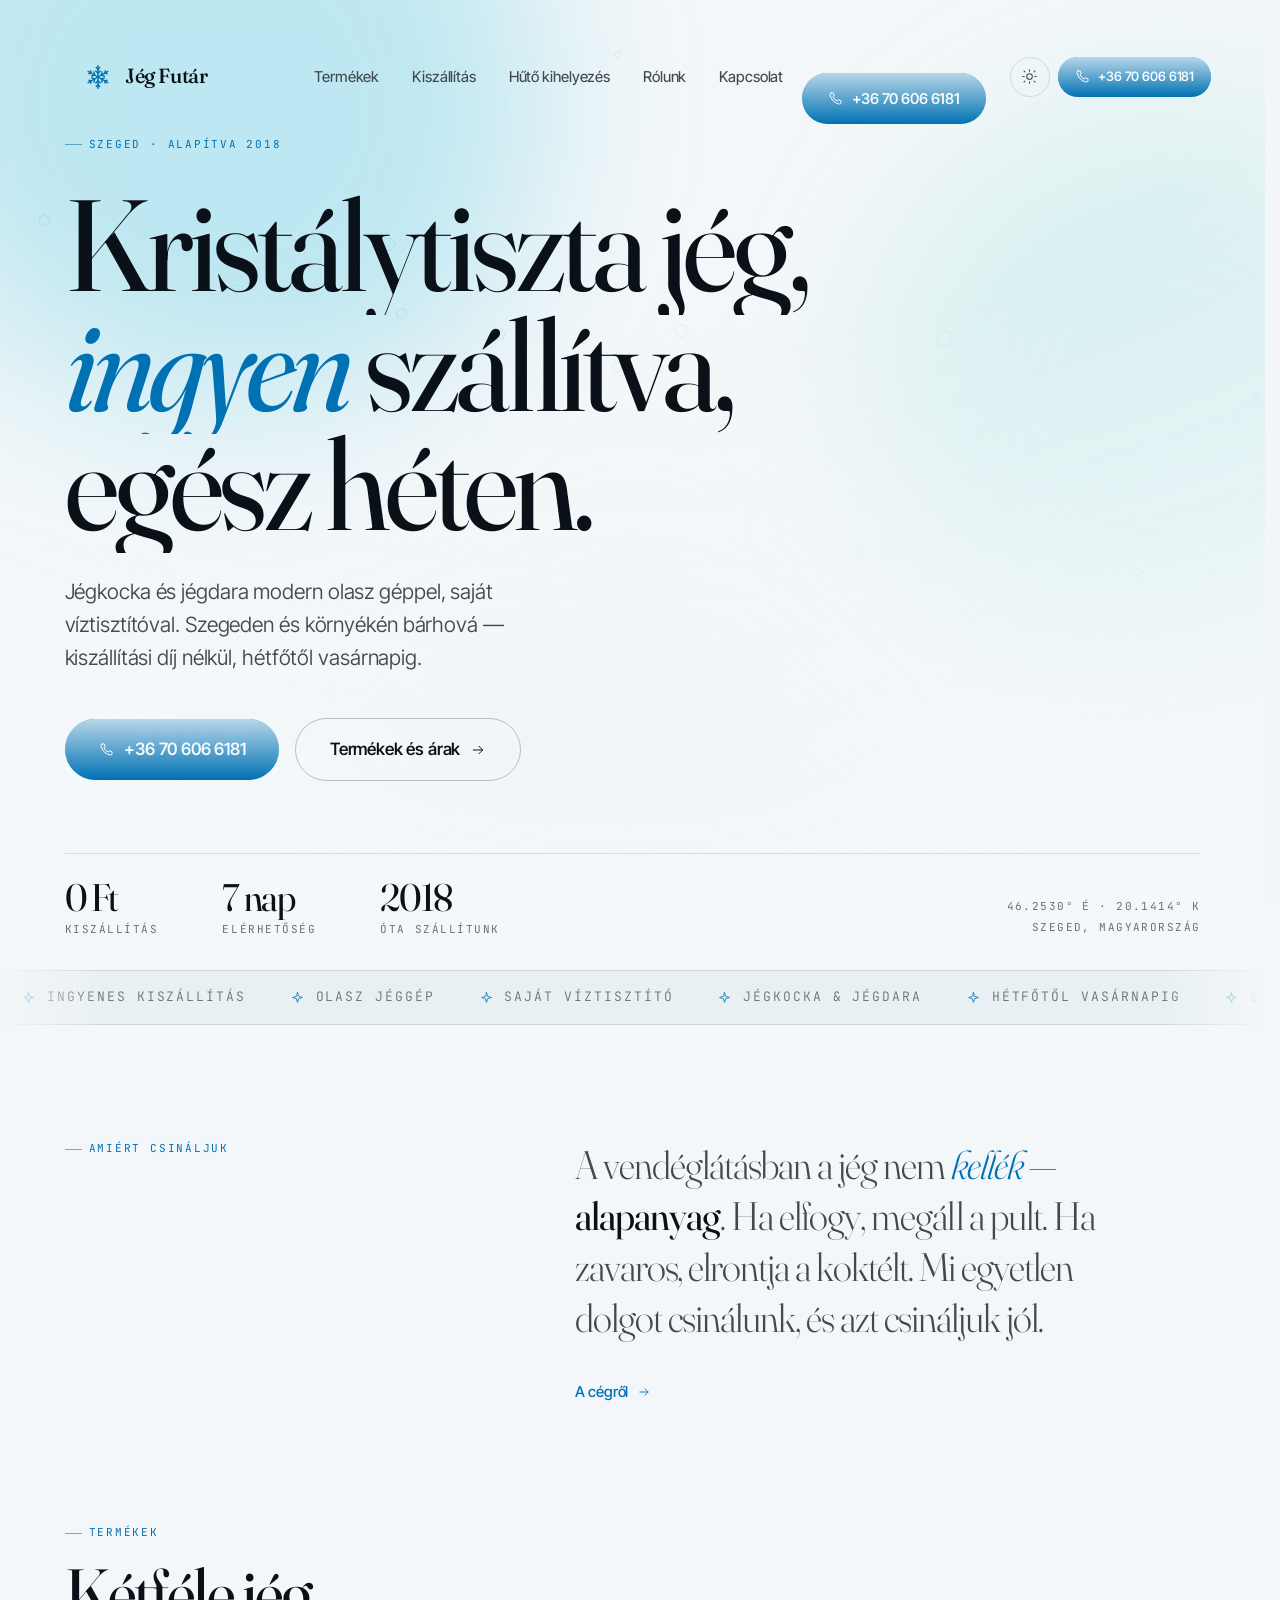
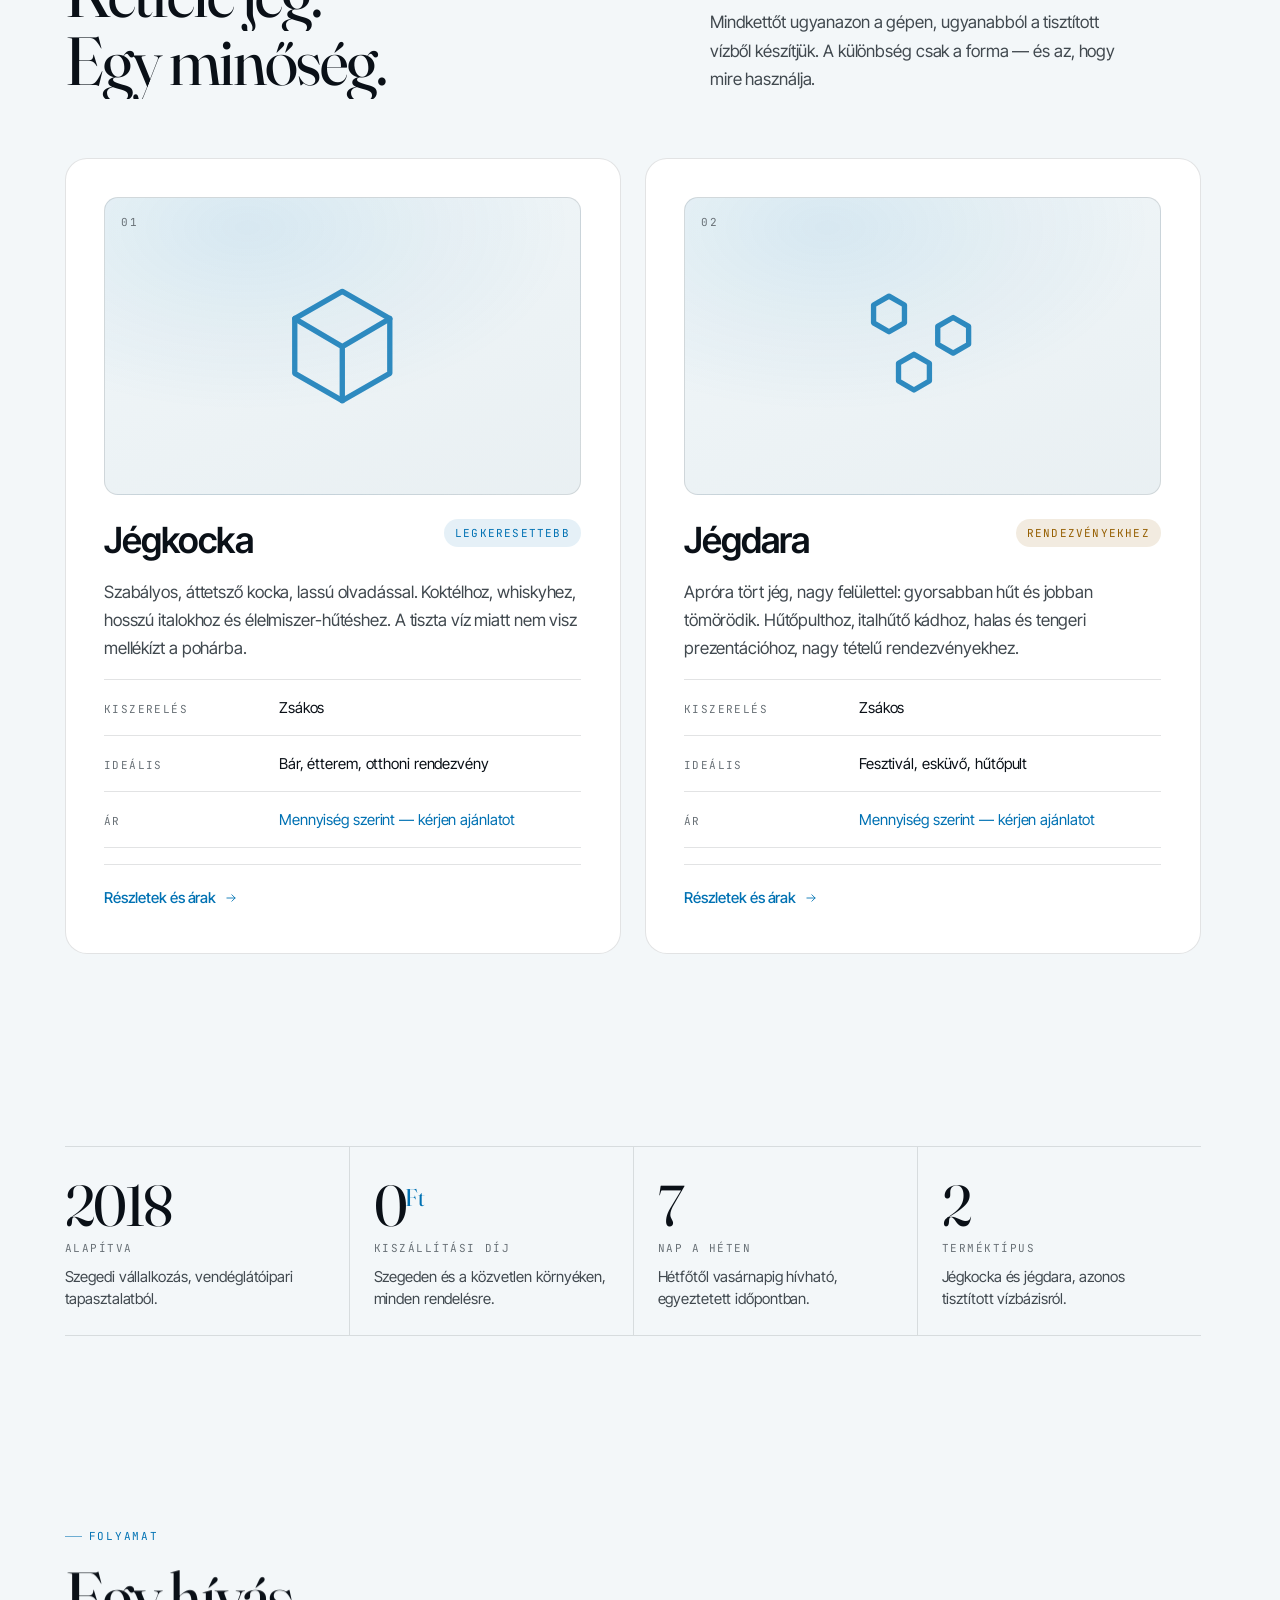
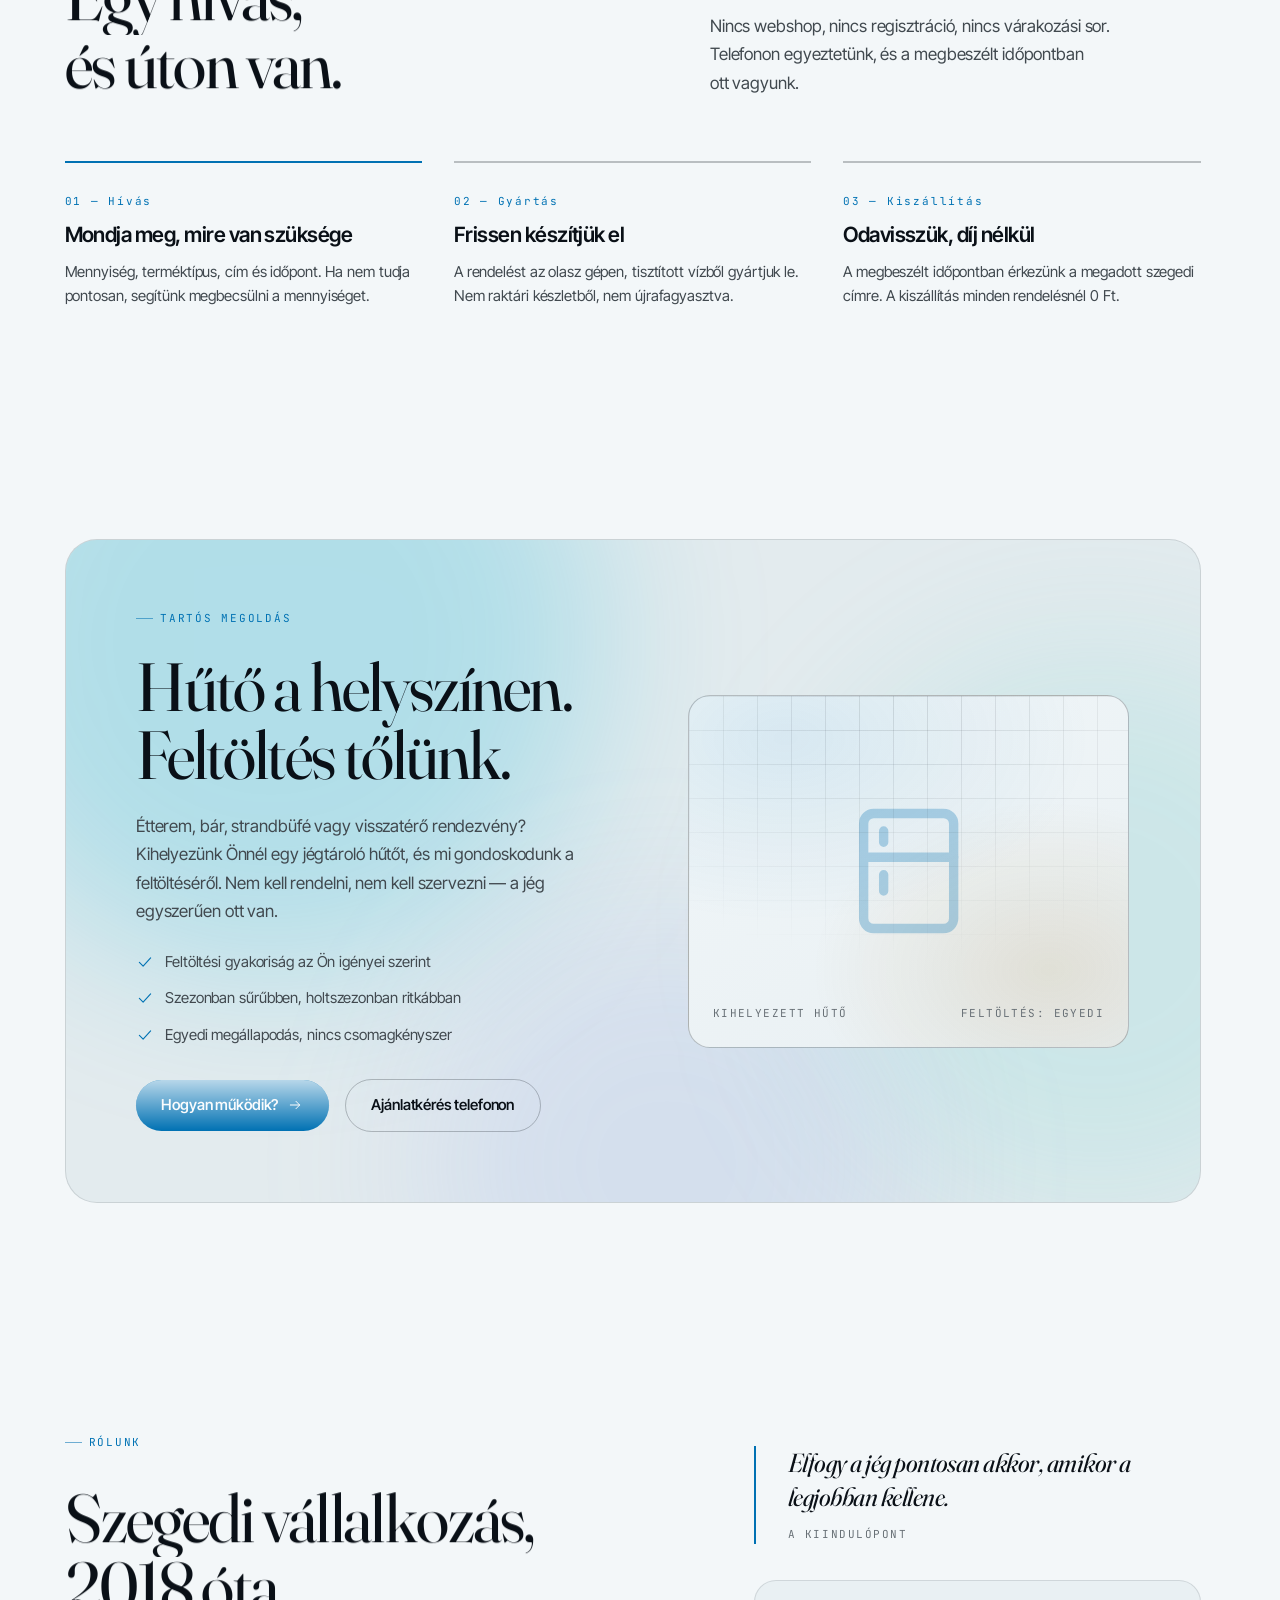
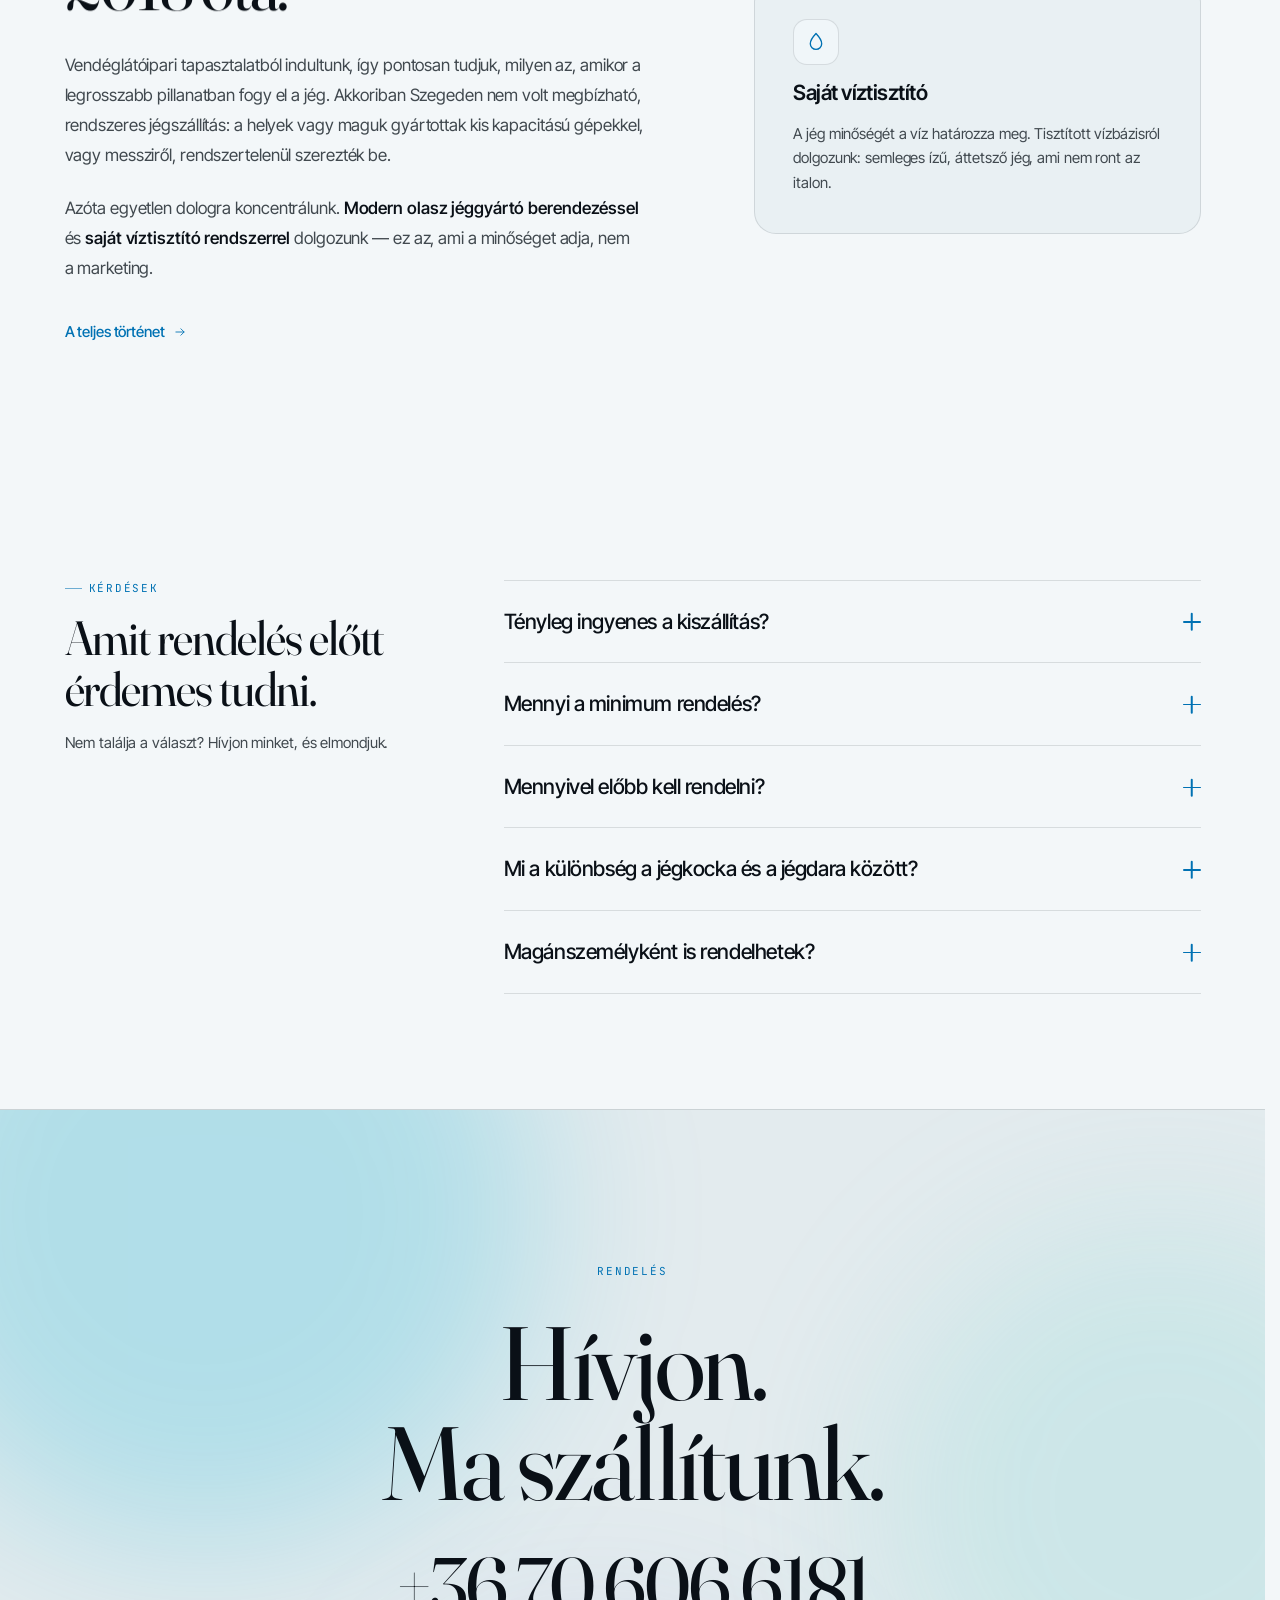
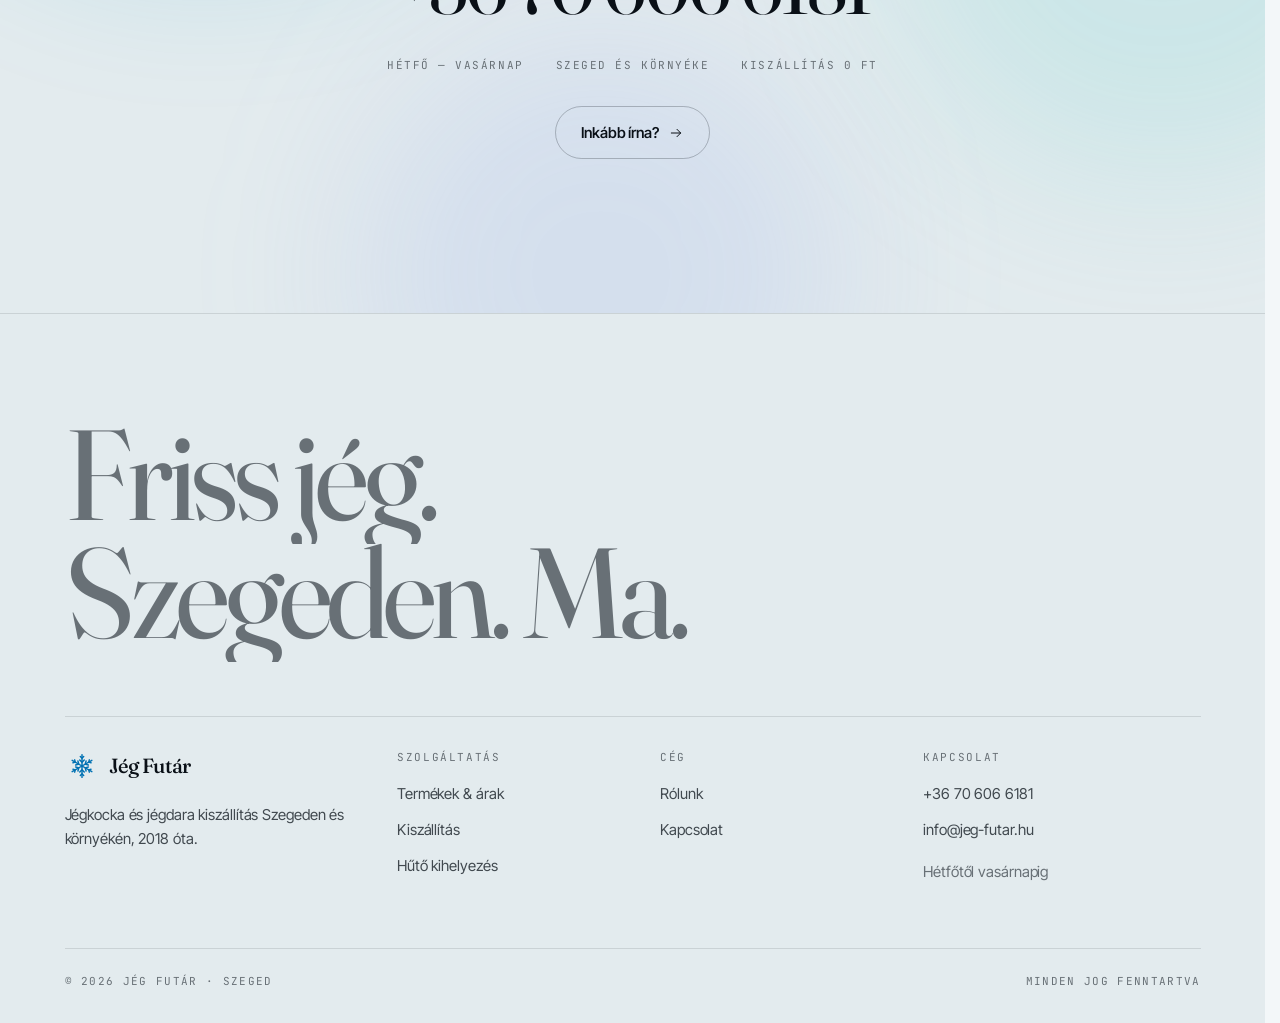
==== redesign/index.html @ b8b3d0a0 "Teljes redesign: Glacier Editorial, külön redesign/ mappában Az eredeti oldal érintetlen marad. A re" ====
<!DOCTYPE html>
<html lang="hu" data-theme="dark">
<head>
<meta charset="UTF-8">
<meta name="viewport" content="width=device-width, initial-scale=1">
<title>Jég Futár — Prémium jégkocka és jégdara kiszállítás Szegeden</title>
<meta name="description" content="Kristálytiszta jégkocka és jégdara, modern olasz géppel és saját víztisztítóval. Ingyenes kiszállítás Szegeden és környékén, hétfőtől vasárnapig. 2018 óta.">
<meta name="theme-color" content="#0b0f16">
<link rel="canonical" href="https://jeg-futar.hu/">

<meta property="og:type" content="website">
<meta property="og:locale" content="hu_HU">
<meta property="og:title" content="Jég Futár — Prémium jég, ingyenes kiszállítással">
<meta property="og:description" content="Jégkocka és jégdara Szegeden, kiszállítási díj nélkül. Hétfőtől vasárnapig.">

<link rel="preconnect" href="https://fonts.googleapis.com">
<link rel="preconnect" href="https://fonts.gstatic.com" crossorigin>
<link href="https://fonts.googleapis.com/css2?family=Fraunces:ital,opsz,wght@0,9..144,300..700;1,9..144,300..500&family=Inter+Tight:wght@300..700&family=JetBrains+Mono:wght@300..500&display=swap" rel="stylesheet">

<link rel="stylesheet" href="assets/css/tokens.css">
<link rel="stylesheet" href="assets/css/main.css">

<script>
  (function () {
    document.documentElement.classList.add('js');
    try {
      var t = localStorage.getItem('jf-theme');
      if (t) { document.documentElement.dataset.theme = t; }
      else { document.documentElement.removeAttribute('data-theme'); }
    } catch (e) {}
  })();
</script>

<script type="application/ld+json">
{
  "@context": "https://schema.org",
  "@type": "LocalBusiness",
  "name": "Jég Futár",
  "description": "Jégkocka és jégdara kiszállítás Szegeden és környékén.",
  "telephone": "+36706066181",
  "email": "info@jeg-futar.hu",
  "foundingDate": "2018",
  "address": { "@type": "PostalAddress", "addressLocality": "Szeged", "addressCountry": "HU" },
  "areaServed": "Szeged és környéke",
  "openingHours": "Mo-Su"
}
</script>

<style>
  /* — Hero — */
  .hero {
    position: relative;
    min-height: 100svh;
    display: flex;
    flex-direction: column;
    justify-content: flex-end;
    padding-top: clamp(7rem, 14vh, 10rem);
    padding-bottom: var(--s-6);
    overflow: hidden;
    isolation: isolate;
  }

  .hero__canvas {
    position: absolute;
    inset: 0;
    z-index: 0;
    pointer-events: none;
  }

  .hero__vignette {
    position: absolute;
    inset: 0;
    z-index: 0;
    pointer-events: none;
    background: radial-gradient(130% 90% at 50% 0%, transparent 38%, var(--bg) 100%);
  }

  .hero__inner { position: relative; z-index: 1; width: 100%; }

  .hero__title { margin-block: var(--s-6) var(--s-6); max-width: 15ch; }

  .hero__actions { margin-top: var(--s-7); }

  .hero__foot {
    display: flex;
    align-items: flex-end;
    justify-content: space-between;
    gap: var(--s-6);
    flex-wrap: wrap;
    margin-top: clamp(3rem, 8vh, 6rem);
    padding-top: var(--s-5);
    border-top: 1px solid var(--line);
  }

  .hero__facts {
    display: flex;
    gap: clamp(1.75rem, 5vw, 4rem);
    flex-wrap: wrap;
  }

  .hero__fact { display: grid; gap: var(--s-1); }

  .hero__fact-value {
    font-family: var(--font-display);
    font-variation-settings: "opsz" 144;
    font-size: clamp(1.6rem, 3vw, 2.4rem);
    font-weight: 400;
    letter-spacing: -0.035em;
    line-height: 1;
    font-feature-settings: "tnum" 1;
  }

  .hero__fact-label {
    font-family: var(--font-mono);
    font-size: var(--t-mono);
    letter-spacing: 0.14em;
    text-transform: uppercase;
    color: var(--text-3);
  }

  .hero__coords {
    font-family: var(--font-mono);
    font-size: var(--t-mono);
    letter-spacing: 0.13em;
    text-transform: uppercase;
    color: var(--text-3);
    text-align: right;
    line-height: 1.9;
  }

  @media (max-width: 680px) {
    .hero__coords { text-align: left; }
  }

  /* — Manifesto — */
  .manifesto__text {
    font-family: var(--font-display);
    font-variation-settings: "opsz" 120, "WONK" 1;
    font-size: clamp(1.5rem, 3.1vw, 2.6rem);
    font-weight: 300;
    line-height: 1.28;
    letter-spacing: -0.025em;
    color: var(--text-2);
    max-width: 24ch;
    text-wrap: pretty;
  }

  .manifesto__text b { font-weight: 400; color: var(--text); }
  .manifesto__text i { font-style: italic; color: var(--accent); }

  /* — Product card specifics — */
  .product__figure {
    position: relative;
    aspect-ratio: 16 / 10;
    border-radius: var(--r-md);
    overflow: hidden;
    border: 1px solid var(--line);
    background:
      radial-gradient(110% 100% at 30% 10%, var(--accent-wash), transparent 62%),
      linear-gradient(160deg, var(--bg-raised-2), var(--bg-inset));
    display: grid;
    place-items: center;
    color: var(--accent);
    margin-bottom: var(--s-2);
  }

  .product__figure svg { width: 30%; height: auto; stroke-width: 0.9; opacity: 0.8; }

  .product__index {
    position: absolute;
    top: var(--s-4);
    left: var(--s-4);
    font-family: var(--font-mono);
    font-size: var(--t-mono);
    letter-spacing: 0.15em;
    color: var(--text-3);
  }

  /* — Process rail — */
  .rail {
    position: relative;
    display: grid;
    grid-template-columns: repeat(auto-fit, minmax(min(100%, 17rem), 1fr));
    gap: var(--s-6);
  }

  .rail__item { display: grid; gap: var(--s-3); align-content: start; position: relative; padding-top: var(--s-6); }

  .rail__item::before {
    content: "";
    position: absolute;
    top: 0; left: 0; right: 0;
    height: 2px;
    background: var(--line-strong);
  }

  .rail__item--active::before { background: var(--accent); }

  .rail__num {
    font-family: var(--font-mono);
    font-size: var(--t-mono);
    letter-spacing: 0.16em;
    color: var(--accent);
  }

  /* — FAQ layout — */
  .faq { display: grid; grid-template-columns: minmax(0, 0.7fr) minmax(0, 1.3fr); gap: clamp(2rem, 5vw, 5rem); align-items: start; }
  @media (max-width: 880px) { .faq { grid-template-columns: 1fr; } }
</style>
</head>

<body>

<!-- ═══ Icon sprite ═══════════════════════════════════════════ -->
<svg class="sr-only" aria-hidden="true" focusable="false" xmlns="http://www.w3.org/2000/svg">
  <defs>
    <g id="jf-arm" fill="none" stroke="currentColor" stroke-width="1.15" stroke-linecap="round" stroke-linejoin="round">
      <path d="M12 12.4V2.9"/>
      <path d="M10.65 4.45 12 5.8l1.35-1.35"/>
      <path d="M10.2 7.2 12 9l1.8-1.8"/>
    </g>
  </defs>

  <symbol id="i-crystal" viewBox="0 0 24 24">
    <use href="#jf-arm"/>
    <use href="#jf-arm" transform="rotate(60 12 12)"/>
    <use href="#jf-arm" transform="rotate(120 12 12)"/>
    <use href="#jf-arm" transform="rotate(180 12 12)"/>
    <use href="#jf-arm" transform="rotate(240 12 12)"/>
    <use href="#jf-arm" transform="rotate(300 12 12)"/>
  </symbol>

  <symbol id="i-arrow" viewBox="0 0 24 24"><path d="M5 12h14M13.5 6.5 19 12l-5.5 5.5"/></symbol>
    <symbol id="i-phone" viewBox="0 0 24 24"><path d="M6.4 3h3l1.5 4-2 1.4a12.2 12.2 0 0 0 6.7 6.7l1.4-2 4 1.5v3a2 2 0 0 1-2.2 2A17.2 17.2 0 0 1 4.4 5.2 2 2 0 0 1 6.4 3Z"/></symbol>
    <symbol id="i-check" viewBox="0 0 24 24"><path d="m4.5 12.5 5 5 10-11"/></symbol>
    <symbol id="i-spark" viewBox="0 0 24 24"><path d="m12 3 2.1 6.9L21 12l-6.9 2.1L12 21l-2.1-6.9L3 12l6.9-2.1z"/></symbol>
    <symbol id="i-sun" viewBox="0 0 24 24"><circle cx="12" cy="12" r="4"/><path d="M12 2.5v2M12 19.5v2M4.2 4.2l1.4 1.4M18.4 18.4l1.4 1.4M2.5 12h2M19.5 12h2M4.2 19.8l1.4-1.4M18.4 5.6l1.4-1.4"/></symbol>
    <symbol id="i-moon" viewBox="0 0 24 24"><path d="M20.2 14.6A8.6 8.6 0 0 1 9.4 3.8a8.6 8.6 0 1 0 10.8 10.8Z"/></symbol>
    <symbol id="i-alert" viewBox="0 0 24 24"><circle cx="12" cy="12" r="9"/><path d="M12 7.5v5M12 16.2v.01"/></symbol>
    <symbol id="i-cube" viewBox="0 0 24 24"><path d="m12 2.8 8 4.6v9.2l-8 4.6-8-4.6V7.4z"/><path d="m12 12.1 8-4.7M12 12.1v9.1M12 12.1 4 7.4"/></symbol>
    <symbol id="i-grain" viewBox="0 0 24 24"><path d="M6.4 3.6 9 5.1v3L6.4 9.6 3.8 8.1v-3zM17.2 7.2l2.6 1.5v3l-2.6 1.5-2.6-1.5v-3zM10.6 13.4l2.6 1.5v3l-2.6 1.5L8 17.9v-3z"/></symbol>
    <symbol id="i-fridge" viewBox="0 0 24 24"><rect x="4.8" y="2.8" width="14.4" height="18.4" rx="1.6"/><path d="M4.8 9.8h14.4M8 5.6v1.8M8 12.6v2.6"/></symbol>
    <symbol id="i-route" viewBox="0 0 24 24"><path d="M2.8 6.4h10.4v9.2H2.8zM13.2 9.6h3.5l2.5 2.8v3.2h-6z"/><circle cx="6.6" cy="17.8" r="1.8"/><circle cx="16.6" cy="17.8" r="1.8"/></symbol>
    <symbol id="i-clock" viewBox="0 0 24 24"><circle cx="12" cy="12" r="8.6"/><path d="M12 7.2V12l3.2 2"/></symbol>
    <symbol id="i-mail" viewBox="0 0 24 24"><rect x="3" y="5.6" width="18" height="12.8" rx="1.6"/><path d="m3.6 7 8.4 5.6L20.4 7"/></symbol>
    <symbol id="i-pin" viewBox="0 0 24 24"><path d="M12 21.2s6.6-5.8 6.6-10.4a6.6 6.6 0 1 0-13.2 0C5.4 15.4 12 21.2 12 21.2Z"/><circle cx="12" cy="10.6" r="2.4"/></symbol>
  <symbol id="i-drop" viewBox="0 0 24 24"><path d="M12 2.8s6.2 6.6 6.2 11a6.2 6.2 0 0 1-12.4 0c0-4.4 6.2-11 6.2-11Z"/></symbol>
</svg>

<div class="grain" aria-hidden="true"></div>
<a href="#main" class="skip-link">Ugrás a tartalomra</a>

<!-- ═══ Masthead ══════════════════════════════════════════════ -->
<header class="masthead">
  <nav class="nav" aria-label="Főmenü">
    <a href="index.html" class="brand" aria-label="Jég Futár — főoldal">
      <svg class="brand__mark" aria-hidden="true"><use href="#i-crystal"/></svg>
      <span class="brand__word">Jég&nbsp;Futár</span>
    </a>

    <ul class="nav__links" id="nav-links">
      <li><a href="termekek.html" class="nav__link">Termékek</a></li>
      <li><a href="kiszallitas.html" class="nav__link">Kiszállítás</a></li>
      <li><a href="huto-kihelyezes.html" class="nav__link">Hűtő kihelyezés</a></li>
      <li><a href="rolunk.html" class="nav__link">Rólunk</a></li>
      <li><a href="kapcsolat.html" class="nav__link">Kapcsolat</a></li>

      <li class="nav__drawer-foot">
        <a href="tel:+36706066181" class="btn btn--block">
          <svg aria-hidden="true"><use href="#i-phone"/></svg>
          +36 70 606 6181
        </a>
      </li>
    </ul>

    <div class="nav__tail">
      <button class="theme-toggle" type="button" data-theme-toggle aria-label="Világos téma bekapcsolása">
        <svg class="ico-moon" aria-hidden="true"><use href="#i-moon"/></svg>
        <svg class="ico-sun" aria-hidden="true"><use href="#i-sun"/></svg>
      </button>

      <a href="tel:+36706066181" class="btn btn--sm nav__cta-desktop">
        <svg aria-hidden="true"><use href="#i-phone"/></svg>
        +36 70 606 6181
      </a>

      <button class="nav__burger" type="button" data-drawer-toggle
              aria-expanded="false" aria-controls="nav-links" aria-label="Menü megnyitása">
        <span></span><span></span><span></span>
      </button>
    </div>
  </nav>
</header>

<main id="main">

  <!-- ═══ Hero ════════════════════════════════════════════════ -->
  <section class="hero" aria-labelledby="hero-title">
    <div class="aurora" aria-hidden="true">
      <div class="aurora__blob"></div>
      <div class="aurora__blob"></div>
      <div class="aurora__blob"></div>
    </div>
    <canvas class="hero__canvas" data-ice-canvas aria-hidden="true"></canvas>
    <div class="hero__vignette" aria-hidden="true"></div>

    <div class="hero__inner shell">
      <p class="eyebrow reveal">Szeged · alapítva 2018</p>

      <h1 class="display-hero hero__title reveal-lines" id="hero-title">
        <span class="line"><span>Kristálytiszta jég,</span></span>
        <span class="line"><span><em>ingyen</em> szállítva,</span></span>
        <span class="line"><span>egész héten.</span></span>
      </h1>

      <p class="lede reveal" style="--delay:320ms">
        Jégkocka és jégdara modern olasz géppel, saját víztisztítóval.
        Szegeden és környékén bárhová — kiszállítási díj nélkül,
        hétfőtől vasárnapig.
      </p>

      <div class="cluster hero__actions reveal" style="--delay:420ms">
        <a href="tel:+36706066181" class="btn btn--lg" data-magnetic="0.22">
          <svg aria-hidden="true"><use href="#i-phone"/></svg>
          +36 70 606 6181
        </a>
        <a href="termekek.html" class="btn btn--ghost btn--lg">
          Termékek és árak
          <svg aria-hidden="true"><use href="#i-arrow"/></svg>
        </a>
      </div>

      <div class="hero__foot reveal" style="--delay:540ms">
        <div class="hero__facts">
          <div class="hero__fact">
            <span class="hero__fact-value">0 Ft</span>
            <span class="hero__fact-label">Kiszállítás</span>
          </div>
          <div class="hero__fact">
            <span class="hero__fact-value">7 nap</span>
            <span class="hero__fact-label">Elérhetőség</span>
          </div>
          <div class="hero__fact">
            <span class="hero__fact-value">2018</span>
            <span class="hero__fact-label">Óta szállítunk</span>
          </div>
        </div>

        <p class="hero__coords">
          46.2530° É · 20.1414° K<br>
          Szeged, Magyarország
        </p>
      </div>
    </div>
  </section>

  <!-- ═══ Ticker ══════════════════════════════════════════════ -->
  <div class="ticker" aria-hidden="true">
    <div class="ticker__track">
      <div class="ticker__group">
        <span class="ticker__item"><svg><use href="#i-spark"/></svg> Ingyenes kiszállítás</span>
        <span class="ticker__item"><svg><use href="#i-spark"/></svg> Olasz jéggép</span>
        <span class="ticker__item"><svg><use href="#i-spark"/></svg> Saját víztisztító</span>
        <span class="ticker__item"><svg><use href="#i-spark"/></svg> Jégkocka &amp; jégdara</span>
        <span class="ticker__item"><svg><use href="#i-spark"/></svg> Hétfőtől vasárnapig</span>
        <span class="ticker__item"><svg><use href="#i-spark"/></svg> Szeged és környéke</span>
      </div>
      <div class="ticker__group">
        <span class="ticker__item"><svg><use href="#i-spark"/></svg> Ingyenes kiszállítás</span>
        <span class="ticker__item"><svg><use href="#i-spark"/></svg> Olasz jéggép</span>
        <span class="ticker__item"><svg><use href="#i-spark"/></svg> Saját víztisztító</span>
        <span class="ticker__item"><svg><use href="#i-spark"/></svg> Jégkocka &amp; jégdara</span>
        <span class="ticker__item"><svg><use href="#i-spark"/></svg> Hétfőtől vasárnapig</span>
        <span class="ticker__item"><svg><use href="#i-spark"/></svg> Szeged és környéke</span>
      </div>
    </div>
  </div>
  <p class="sr-only">Ingyenes kiszállítás, olasz jéggép, saját víztisztító, jégkocka és jégdara, hétfőtől vasárnapig, Szeged és környéke.</p>

  <!-- ═══ Manifesto ═══════════════════════════════════════════ -->
  <section class="section" aria-labelledby="manifesto-title">
    <div class="shell split-5-7">
      <p class="eyebrow reveal" id="manifesto-title">Amiért csináljuk</p>

      <div class="stack stack-6">
        <p class="manifesto__text reveal">
          A vendéglátásban a jég nem <i>kellék</i> — <b>alapanyag</b>.
          Ha elfogy, megáll a pult. Ha zavaros, elrontja a koktélt.
          Mi egyetlen dolgot csinálunk, és azt csináljuk jól.
        </p>

        <div class="cluster reveal" style="--delay:120ms">
          <a href="rolunk.html" class="arrow-link">
            A cégről
            <svg aria-hidden="true"><use href="#i-arrow"/></svg>
          </a>
        </div>
      </div>
    </div>
  </section>

  <!-- ═══ Products ════════════════════════════════════════════ -->
  <section class="section section--flush-top" aria-labelledby="products-title">
    <div class="shell">
      <div class="section-head section-head--split">
        <div class="stack stack-4">
          <p class="eyebrow reveal">Termékek</p>
          <h2 class="display-lg reveal-lines" id="products-title">
            <span class="line"><span>Kétféle jég.</span></span>
            <span class="line"><span>Egy minőség.</span></span>
          </h2>
        </div>
        <p class="body reveal max-44" style="--delay:160ms">
          Mindkettőt ugyanazon a gépen, ugyanabból a tisztított vízből készítjük.
          A különbség csak a forma — és az, hogy mire használja.
        </p>
      </div>

      <div class="grid-2">

        <article class="card card--glow card--lift reveal">
          <div class="product__figure">
            <span class="product__index">01</span>
            <svg aria-hidden="true"><use href="#i-cube"/></svg>
          </div>

          <div class="card__top">
            <h3 class="heading heading-xl">Jégkocka</h3>
            <span class="badge">Legkeresettebb</span>
          </div>

          <p class="card__body">
            Szabályos, áttetsző kocka, lassú olvadással. Koktélhoz, whiskyhez,
            hosszú italokhoz és élelmiszer-hűtéshez. A tiszta víz miatt nem visz
            mellékízt a pohárba.
          </p>

          <div class="spec-list">
            <div class="spec-list__row">
              <span class="spec-list__key">Kiszerelés</span>
              <span class="spec-list__val">Zsákos</span>
            </div>
            <div class="spec-list__row">
              <span class="spec-list__key">Ideális</span>
              <span class="spec-list__val">Bár, étterem, otthoni rendezvény</span>
            </div>
            <div class="spec-list__row">
              <span class="spec-list__key">Ár</span>
              <span class="spec-list__val"><em>Mennyiség szerint — kérjen ajánlatot</em></span>
            </div>
          </div>

          <div class="card__foot">
            <a href="termekek.html" class="arrow-link">
              Részletek és árak
              <svg aria-hidden="true"><use href="#i-arrow"/></svg>
            </a>
          </div>
        </article>

        <article class="card card--glow card--lift reveal" style="--delay:120ms">
          <div class="product__figure">
            <span class="product__index">02</span>
            <svg aria-hidden="true"><use href="#i-grain"/></svg>
          </div>

          <div class="card__top">
            <h3 class="heading heading-xl">Jégdara</h3>
            <span class="badge badge--brass">Rendezvényekhez</span>
          </div>

          <p class="card__body">
            Apróra tört jég, nagy felülettel: gyorsabban hűt és jobban tömörödik.
            Hűtőpulthoz, italhűtő kádhoz, halas és tengeri prezentációhoz,
            nagy tételű rendezvényekhez.
          </p>

          <div class="spec-list">
            <div class="spec-list__row">
              <span class="spec-list__key">Kiszerelés</span>
              <span class="spec-list__val">Zsákos</span>
            </div>
            <div class="spec-list__row">
              <span class="spec-list__key">Ideális</span>
              <span class="spec-list__val">Fesztivál, esküvő, hűtőpult</span>
            </div>
            <div class="spec-list__row">
              <span class="spec-list__key">Ár</span>
              <span class="spec-list__val"><em>Mennyiség szerint — kérjen ajánlatot</em></span>
            </div>
          </div>

          <div class="card__foot">
            <a href="termekek.html" class="arrow-link">
              Részletek és árak
              <svg aria-hidden="true"><use href="#i-arrow"/></svg>
            </a>
          </div>
        </article>

      </div>
    </div>
  </section>

  <!-- ═══ Stats ═══════════════════════════════════════════════ -->
  <section class="section section--tight" aria-labelledby="stats-title">
    <div class="shell">
      <h2 class="sr-only" id="stats-title">Számokban</h2>

      <div class="stat-grid">
        <div class="stat reveal">
          <span class="stat__value">2018</span>
          <span class="stat__label">Alapítva</span>
          <p class="stat__note">Szegedi vállalkozás, vendéglátóipari tapasztalatból.</p>
        </div>
        <div class="stat reveal" style="--delay:90ms">
          <span class="stat__value">0<sup>Ft</sup></span>
          <span class="stat__label">Kiszállítási díj</span>
          <p class="stat__note">Szegeden és a közvetlen környéken, minden rendelésre.</p>
        </div>
        <div class="stat reveal" style="--delay:180ms">
          <span class="stat__value">7</span>
          <span class="stat__label">Nap a héten</span>
          <p class="stat__note">Hétfőtől vasárnapig hívható, egyeztetett időpontban.</p>
        </div>
        <div class="stat reveal" style="--delay:270ms">
          <span class="stat__value">2</span>
          <span class="stat__label">Terméktípus</span>
          <p class="stat__note">Jégkocka és jégdara, azonos tisztított vízbázisról.</p>
        </div>
      </div>
    </div>
  </section>

  <!-- ═══ Process ═════════════════════════════════════════════ -->
  <section class="section" aria-labelledby="process-title">
    <div class="shell">
      <div class="section-head section-head--split">
        <div class="stack stack-4">
          <p class="eyebrow reveal">Folyamat</p>
          <h2 class="display-lg reveal-lines" id="process-title">
            <span class="line"><span>Egy hívás,</span></span>
            <span class="line"><span>és úton van.</span></span>
          </h2>
        </div>
        <p class="body reveal max-44" style="--delay:160ms">
          Nincs webshop, nincs regisztráció, nincs várakozási sor.
          Telefonon egyeztetünk, és a megbeszélt időpontban ott vagyunk.
        </p>
      </div>

      <ol class="rail">
        <li class="rail__item rail__item--active reveal">
          <span class="rail__num">01 — Hívás</span>
          <h3 class="heading heading-md">Mondja meg, mire van szüksége</h3>
          <p class="body-sm">
            Mennyiség, terméktípus, cím és időpont. Ha nem tudja pontosan,
            segítünk megbecsülni a mennyiséget.
          </p>
        </li>
        <li class="rail__item reveal" style="--delay:110ms">
          <span class="rail__num">02 — Gyártás</span>
          <h3 class="heading heading-md">Frissen készítjük el</h3>
          <p class="body-sm">
            A rendelést az olasz gépen, tisztított vízből gyártjuk le.
            Nem raktári készletből, nem újrafagyasztva.
          </p>
        </li>
        <li class="rail__item reveal" style="--delay:220ms">
          <span class="rail__num">03 — Kiszállítás</span>
          <h3 class="heading heading-md">Odavisszük, díj nélkül</h3>
          <p class="body-sm">
            A megbeszélt időpontban érkezünk a megadott szegedi címre.
            A kiszállítás minden rendelésnél 0 Ft.
          </p>
        </li>
      </ol>
    </div>
  </section>

  <!-- ═══ Hűtő kihelyezés ═════════════════════════════════════ -->
  <section class="section" aria-labelledby="fridge-title">
    <div class="shell">
      <div class="panel reveal">
        <div class="aurora" aria-hidden="true">
          <div class="aurora__blob"></div>
          <div class="aurora__blob"></div>
          <div class="aurora__blob"></div>
        </div>

        <div class="panel__inner panel__split">
          <div class="stack stack-5">
            <p class="eyebrow">Tartós megoldás</p>

            <h2 class="display-lg" id="fridge-title">Hűtő a helyszínen.<br>Feltöltés tőlünk.</h2>

            <p class="body max-44">
              Étterem, bár, strandbüfé vagy visszatérő rendezvény? Kihelyezünk
              Önnél egy jégtároló hűtőt, és mi gondoskodunk a feltöltéséről.
              Nem kell rendelni, nem kell szervezni — a jég egyszerűen ott van.
            </p>

            <ul class="stack stack-3" role="list">
              <li class="cluster" style="gap:.7rem">
                <svg class="ico ico--sm text-accent" aria-hidden="true"><use href="#i-check"/></svg>
                <span class="body-sm">Feltöltési gyakoriság az Ön igényei szerint</span>
              </li>
              <li class="cluster" style="gap:.7rem">
                <svg class="ico ico--sm text-accent" aria-hidden="true"><use href="#i-check"/></svg>
                <span class="body-sm">Szezonban sűrűbben, holtszezonban ritkábban</span>
              </li>
              <li class="cluster" style="gap:.7rem">
                <svg class="ico ico--sm text-accent" aria-hidden="true"><use href="#i-check"/></svg>
                <span class="body-sm">Egyedi megállapodás, nincs csomagkényszer</span>
              </li>
            </ul>

            <div class="cluster" style="margin-top:.5rem">
              <a href="huto-kihelyezes.html" class="btn">
                Hogyan működik?
                <svg aria-hidden="true"><use href="#i-arrow"/></svg>
              </a>
              <a href="tel:+36706066181" class="btn btn--ghost">Ajánlatkérés telefonon</a>
            </div>
          </div>

          <div class="frost-plate" role="img" aria-label="Kihelyezett jégtároló hűtő — illusztráció">
            <div class="frost-plate__mark" aria-hidden="true">
              <svg><use href="#i-fridge"/></svg>
            </div>
            <div class="frost-plate__caption">
              <span>Kihelyezett hűtő</span>
              <span>Feltöltés: egyedi</span>
            </div>
          </div>
        </div>
      </div>
    </div>
  </section>

  <!-- ═══ Rólunk teaser ═══════════════════════════════════════ -->
  <section class="section" aria-labelledby="about-title">
    <div class="shell split-7-5">
      <div class="stack stack-6">
        <p class="eyebrow reveal">Rólunk</p>

        <h2 class="display-lg reveal-lines" id="about-title">
          <span class="line"><span>Szegedi vállalkozás,</span></span>
          <span class="line"><span>2018 óta.</span></span>
        </h2>

        <div class="prose reveal" style="--delay:140ms">
          <p>
            Vendéglátóipari tapasztalatból indultunk, így pontosan tudjuk,
            milyen az, amikor a legrosszabb pillanatban fogy el a jég.
            Akkoriban Szegeden nem volt megbízható, rendszeres jégszállítás:
            a helyek vagy maguk gyártottak kis kapacitású gépekkel, vagy
            messziről, rendszertelenül szerezték be.
          </p>
          <p>
            Azóta egyetlen dologra koncentrálunk. <strong>Modern olasz
            jéggyártó berendezéssel</strong> és <strong>saját víztisztító
            rendszerrel</strong> dolgozunk — ez az, ami a minőséget adja,
            nem a marketing.
          </p>
        </div>

        <div class="cluster reveal" style="--delay:200ms">
          <a href="rolunk.html" class="arrow-link">
            A teljes történet
            <svg aria-hidden="true"><use href="#i-arrow"/></svg>
          </a>
        </div>
      </div>

      <aside class="stack stack-5 sticky-aside reveal" style="--delay:120ms">
        <div class="pull-quote">
          <p>Elfogy a jég pontosan akkor, amikor a legjobban kellene.</p>
          <cite>A kiindulópont</cite>
        </div>

        <div class="card card--inset stack stack-4">
          <div class="icon-tile"><svg aria-hidden="true"><use href="#i-drop"/></svg></div>
          <h3 class="heading heading-md">Saját víztisztító</h3>
          <p class="body-sm">
            A jég minőségét a víz határozza meg. Tisztított vízbázisról
            dolgozunk: semleges ízű, áttetsző jég, ami nem ront az italon.
          </p>
        </div>
      </aside>
    </div>
  </section>

  <!-- ═══ FAQ ═════════════════════════════════════════════════ -->
  <section class="section" aria-labelledby="faq-title">
    <div class="shell faq">
      <div class="stack stack-4 sticky-aside">
        <p class="eyebrow reveal">Kérdések</p>
        <h2 class="display reveal" id="faq-title">Amit rendelés előtt<br>érdemes tudni.</h2>
        <p class="body-sm reveal max-44" style="--delay:120ms">
          Nem találja a választ? Hívjon minket, és elmondjuk.
        </p>
      </div>

      <div class="accordion reveal">
        <div class="accordion__item">
          <h3>
            <button class="accordion__trigger" type="button" aria-expanded="false" aria-controls="faq-1">
              Tényleg ingyenes a kiszállítás?
              <span class="accordion__sign" aria-hidden="true"></span>
            </button>
          </h3>
          <div class="accordion__panel" id="faq-1">
            <div><p>
              Igen. Szegeden és a közvetlen környéken minden rendelésnél 0 Ft a
              kiszállítási díj, a rendelt mennyiségtől függetlenül. Ha a cím a
              határon van, hívjon: megmondjuk, hogy belefér-e.
            </p></div>
          </div>
        </div>

        <div class="accordion__item">
          <h3>
            <button class="accordion__trigger" type="button" aria-expanded="false" aria-controls="faq-2">
              Mennyi a minimum rendelés?
              <span class="accordion__sign" aria-hidden="true"></span>
            </button>
          </h3>
          <div class="accordion__panel" id="faq-2">
            <div><p>
              A mennyiséget és a feltételeket telefonon egyeztetjük, mert nagyban
              függ a címtől és az időpontól. Hívjon, és két percben tisztázzuk.
            </p></div>
          </div>
        </div>

        <div class="accordion__item">
          <h3>
            <button class="accordion__trigger" type="button" aria-expanded="false" aria-controls="faq-3">
              Mennyivel előbb kell rendelni?
              <span class="accordion__sign" aria-hidden="true"></span>
            </button>
          </h3>
          <div class="accordion__panel" id="faq-3">
            <div><p>
              Sok esetben aznap is tudunk szállítani. Nagyobb rendezvényes
              tételnél viszont érdemes előre szólni, hogy a gyártást be tudjuk
              ütemezni — ilyenkor napokkal korábban egyeztessünk.
            </p></div>
          </div>
        </div>

        <div class="accordion__item">
          <h3>
            <button class="accordion__trigger" type="button" aria-expanded="false" aria-controls="faq-4">
              Mi a különbség a jégkocka és a jégdara között?
              <span class="accordion__sign" aria-hidden="true"></span>
            </button>
          </h3>
          <div class="accordion__panel" id="faq-4">
            <div><p>
              A jégkocka lassabban olvad, és a pohárban jól mutat — italokhoz,
              koktélokhoz való. A jégdara nagyobb felületű, ezért gyorsabban hűt
              és jobban tömörödik: hűtőpulthoz, italhűtő kádhoz, prezentációhoz ideális.
            </p></div>
          </div>
        </div>

        <div class="accordion__item">
          <h3>
            <button class="accordion__trigger" type="button" aria-expanded="false" aria-controls="faq-5">
              Magánszemélyként is rendelhetek?
              <span class="accordion__sign" aria-hidden="true"></span>
            </button>
          </h3>
          <div class="accordion__panel" id="faq-5">
            <div><p>
              Igen. Éttermeknek és bároknak szállítunk a legtöbbet, de kerti
              parti, esküvő vagy családi rendezvény esetén magánszemélyeknek is.
            </p></div>
          </div>
        </div>
      </div>
    </div>
  </section>

  <!-- ═══ Closer ══════════════════════════════════════════════ -->
  <section class="closer" aria-labelledby="closer-title">
    <div class="aurora" aria-hidden="true">
      <div class="aurora__blob"></div>
      <div class="aurora__blob"></div>
      <div class="aurora__blob"></div>
    </div>

    <div class="shell closer__inner">
      <p class="eyebrow eyebrow--plain reveal">Rendelés</p>

      <h2 class="display-xl reveal" id="closer-title" style="--delay:80ms">
        Hívjon.<br>Ma szállítunk.
      </h2>

      <a href="tel:+36706066181" class="phone-display reveal" style="--delay:160ms" data-magnetic="0.12">
        +36 70 606 6181
      </a>

      <div class="closer__meta reveal" style="--delay:240ms">
        <span>Hétfő — Vasárnap</span>
        <span>Szeged és környéke</span>
        <span>Kiszállítás 0 Ft</span>
      </div>

      <div class="cluster reveal" style="--delay:300ms; justify-content:center">
        <a href="kapcsolat.html" class="btn btn--ghost">
          Inkább írna?
          <svg aria-hidden="true"><use href="#i-arrow"/></svg>
        </a>
      </div>
    </div>
  </section>

</main>

<!-- ═══ Footer ════════════════════════════════════════════════ -->
<footer class="footer">
  <div class="shell">
    <p class="footer__statement reveal-lines">
      <span class="line"><span>Friss jég.</span></span>
      <span class="line"><span>Szegeden. <span>Ma.</span></span></span>
    </p>

    <div class="footer__grid">
      <div class="footer__col">
        <a href="index.html" class="brand" aria-label="Jég Futár — főoldal">
          <svg class="brand__mark" aria-hidden="true"><use href="#i-crystal"/></svg>
          <span class="brand__word">Jég&nbsp;Futár</span>
        </a>
        <p class="body-sm max-44" style="margin-top:.5rem">
          Jégkocka és jégdara kiszállítás Szegeden és környékén, 2018 óta.
        </p>
      </div>

      <nav class="footer__col" aria-label="Szolgáltatások">
        <p class="footer__title">Szolgáltatás</p>
        <a href="termekek.html" class="footer__link">Termékek &amp; árak</a>
        <a href="kiszallitas.html" class="footer__link">Kiszállítás</a>
        <a href="huto-kihelyezes.html" class="footer__link">Hűtő kihelyezés</a>
      </nav>

      <nav class="footer__col" aria-label="Cég">
        <p class="footer__title">Cég</p>
        <a href="rolunk.html" class="footer__link">Rólunk</a>
        <a href="kapcsolat.html" class="footer__link">Kapcsolat</a>
      </nav>

      <div class="footer__col">
        <p class="footer__title">Kapcsolat</p>
        <a href="tel:+36706066181" class="footer__link">+36 70 606 6181</a>
        <a href="mailto:info@jeg-futar.hu" class="footer__link">info@jeg-futar.hu</a>
        <p class="body-sm text-muted" style="margin-top:.35rem">Hétfőtől vasárnapig</p>
      </div>
    </div>

    <div class="footer__bar">
      <span>© 2026 Jég Futár · Szeged</span>
      <span>Minden jog fenntartva</span>
    </div>
  </div>
</footer>

<script src="assets/js/main.js" defer></script>
</body>
</html>
---- redesign/assets/css/tokens.css ----
/* ═══════════════════════════════════════════════════════════════
   JÉG FUTÁR — GLACIER EDITORIAL
   Design tokens · dual theme (dark-first, full light parity)
   ═══════════════════════════════════════════════════════════════ */

:root {
  /* ── Typography families ────────────────────────────────────── */
  --font-display: "Fraunces", "Iowan Old Style", Georgia, serif;
  --font-sans:    "Inter Tight", ui-sans-serif, system-ui, -apple-system, sans-serif;
  --font-mono:    "JetBrains Mono", ui-monospace, "SF Mono", Menlo, monospace;

  /* ── Fluid type scale ───────────────────────────────────────── */
  --t-mono:     0.6875rem;                                  /* 11px — labels   */
  --t-mono-lg:  0.8125rem;                                  /* 13px            */
  --t-xs:       0.8125rem;
  --t-sm:       0.9375rem;
  --t-base:     1.0625rem;
  --t-md:       clamp(1.125rem, 0.4vw + 1.03rem, 1.3125rem);
  --t-lg:       clamp(1.3125rem, 0.8vw + 1.13rem, 1.625rem);
  --t-xl:       clamp(1.625rem, 1.4vw + 1.31rem, 2.25rem);
  --t-2xl:      clamp(2rem, 2.4vw + 1.45rem, 3rem);
  --t-3xl:      clamp(2.5rem, 4vw + 1.5rem, 4.25rem);
  --t-4xl:      clamp(3rem, 7vw + 1rem, 6.5rem);
  --t-hero:     clamp(3.25rem, 9.5vw + 0.5rem, 9rem);
  --t-numeral:  clamp(3.5rem, 11vw, 9.5rem);

  /* ── Spacing — 4pt rhythm, standard density ─────────────────── */
  --s-1:  0.25rem;
  --s-2:  0.5rem;
  --s-3:  0.75rem;
  --s-4:  1rem;
  --s-5:  1.5rem;
  --s-6:  2rem;
  --s-7:  2.75rem;
  --s-8:  4rem;
  --s-9:  6rem;
  --s-10: 8.5rem;
  --s-11: 12rem;

  --section-y: clamp(4.5rem, 9vw, 9rem);
  --gutter:    clamp(1.25rem, 4.5vw, 3.5rem);
  --shell:     78rem;
  --shell-narrow: 46rem;

  /* ── Radii ──────────────────────────────────────────────────── */
  --r-xs:   4px;
  --r-sm:   8px;
  --r-md:   14px;
  --r-lg:   22px;
  --r-xl:   32px;
  --r-pill: 999px;

  /* ── Motion ─────────────────────────────────────────────────── */
  --ease:       cubic-bezier(0.16, 1, 0.3, 1);
  --ease-in:    cubic-bezier(0.7, 0, 0.84, 0);
  --ease-soft:  cubic-bezier(0.33, 1, 0.68, 1);
  --ease-spring: cubic-bezier(0.34, 1.56, 0.64, 1);
  --d-fast:  160ms;
  --d-base:  280ms;
  --d-slow:  620ms;
  --d-reveal: 1000ms;

  /* ── Elevation ──────────────────────────────────────────────── */
  --z-base: 1;
  --z-rise: 10;
  --z-nav:  200;
  --z-menu: 300;
  --z-veil: 400;

  /* ── Brand constants (theme-independent) ────────────────────── */
  --glacier-hue: 212;
  --brass-hue:   82;
}

/* ═══════════════════════════════════════════════════════════════
   DARK THEME — default art direction
   ═══════════════════════════════════════════════════════════════ */
:root,
:root[data-theme="dark"] {
  color-scheme: dark;

  --bg:          oklch(12% 0.014 252);
  --bg-deep:     oklch(8.5% 0.016 254);
  --bg-raised:   oklch(16.5% 0.015 250);
  --bg-raised-2: oklch(20.5% 0.016 248);
  --bg-inset:    oklch(10% 0.015 253);

  --text:   oklch(97% 0.005 230);
  --text-2: oklch(79% 0.012 236);
  --text-3: oklch(62% 0.014 240);
  --text-on-accent: oklch(14% 0.02 240);

  --line:        oklch(100% 0 0 / 0.085);
  --line-strong: oklch(100% 0 0 / 0.18);

  --accent:       oklch(83% 0.105 var(--glacier-hue));
  --accent-2:     oklch(91% 0.055 var(--glacier-hue));
  --accent-deep:  oklch(62% 0.13 216);
  --accent-wash:  oklch(83% 0.105 var(--glacier-hue) / 0.12);
  --accent-glow:  oklch(83% 0.105 var(--glacier-hue) / 0.26);

  --brass:      oklch(85% 0.098 var(--brass-hue));
  --brass-wash: oklch(85% 0.098 var(--brass-hue) / 0.14);

  --danger:      oklch(75% 0.16 25);
  --danger-line: oklch(64% 0.19 25);

  --focus: oklch(88% 0.14 200);

  --glass:        oklch(22% 0.016 248 / 0.62);
  --glass-line:   oklch(100% 0 0 / 0.11);
  --sheen:        linear-gradient(180deg, oklch(100% 0 0 / 0.07), oklch(100% 0 0 / 0));

  --shadow-sm: 0 1px 2px oklch(0% 0 0 / 0.5);
  --shadow-md: 0 8px 24px -6px oklch(0% 0 0 / 0.55), 0 2px 6px oklch(0% 0 0 / 0.35);
  --shadow-lg: 0 32px 70px -20px oklch(0% 0 0 / 0.7), 0 8px 20px oklch(0% 0 0 / 0.4);

  --grain-opacity: 0.032;
  --aurora-1: oklch(56% 0.125 224 / 0.30);
  --aurora-2: oklch(66% 0.085 200 / 0.16);
  --aurora-3: oklch(48% 0.115 264 / 0.24);
}

/* ═══════════════════════════════════════════════════════════════
   LIGHT THEME — full parity, cold daylight
   ═══════════════════════════════════════════════════════════════ */
:root[data-theme="light"] {
  color-scheme: light;

  --bg:          oklch(97.5% 0.005 226);
  --bg-deep:     oklch(93.5% 0.009 224);
  --bg-raised:   oklch(100% 0 0);
  --bg-raised-2: oklch(97% 0.007 226);
  --bg-inset:    oklch(95% 0.008 225);

  --text:   oklch(17% 0.018 252);
  --text-2: oklch(40% 0.015 246);
  --text-3: oklch(54% 0.013 242);
  --text-on-accent: oklch(99% 0.002 220);

  --line:        oklch(22% 0.02 250 / 0.12);
  --line-strong: oklch(22% 0.02 250 / 0.26);

  --accent:       oklch(51% 0.165 232);
  --accent-2:     oklch(44% 0.175 234);
  --accent-deep:  oklch(40% 0.17 236);
  --accent-wash:  oklch(51% 0.165 232 / 0.10);
  --accent-glow:  oklch(51% 0.165 232 / 0.22);

  --brass:      oklch(53% 0.115 70);
  --brass-wash: oklch(53% 0.115 70 / 0.12);

  --danger:      oklch(51% 0.20 27);
  --danger-line: oklch(58% 0.20 27);

  --focus: oklch(48% 0.19 244);

  --glass:      oklch(100% 0 0 / 0.72);
  --glass-line: oklch(22% 0.02 250 / 0.10);
  --sheen:      linear-gradient(180deg, oklch(100% 0 0 / 0.9), oklch(100% 0 0 / 0));

  --shadow-sm: 0 1px 2px oklch(40% 0.03 250 / 0.10);
  --shadow-md: 0 10px 26px -8px oklch(40% 0.04 250 / 0.18), 0 2px 6px oklch(40% 0.03 250 / 0.08);
  --shadow-lg: 0 34px 70px -24px oklch(35% 0.05 250 / 0.26), 0 8px 20px oklch(40% 0.03 250 / 0.10);

  --grain-opacity: 0.02;
  --aurora-1: oklch(70% 0.14 218 / 0.22);
  --aurora-2: oklch(80% 0.10 190 / 0.18);
  --aurora-3: oklch(72% 0.11 268 / 0.16);
}

/* Follow the OS when the visitor has not chosen a theme */
@media (prefers-color-scheme: light) {
  :root:not([data-theme]) {
    color-scheme: light;

    --bg:          oklch(97.5% 0.005 226);
    --bg-deep:     oklch(93.5% 0.009 224);
    --bg-raised:   oklch(100% 0 0);
    --bg-raised-2: oklch(97% 0.007 226);
    --bg-inset:    oklch(95% 0.008 225);

    --text:   oklch(17% 0.018 252);
    --text-2: oklch(40% 0.015 246);
    --text-3: oklch(54% 0.013 242);
    --text-on-accent: oklch(99% 0.002 220);

    --line:        oklch(22% 0.02 250 / 0.12);
    --line-strong: oklch(22% 0.02 250 / 0.26);

    --accent:      oklch(51% 0.165 232);
    --accent-2:    oklch(44% 0.175 234);
    --accent-deep: oklch(40% 0.17 236);
    --accent-wash: oklch(51% 0.165 232 / 0.10);
    --accent-glow: oklch(51% 0.165 232 / 0.22);

    --brass:      oklch(53% 0.115 70);
    --brass-wash: oklch(53% 0.115 70 / 0.12);

    --danger:      oklch(51% 0.20 27);
    --danger-line: oklch(58% 0.20 27);

    --focus: oklch(48% 0.19 244);

    --glass:      oklch(100% 0 0 / 0.72);
    --glass-line: oklch(22% 0.02 250 / 0.10);
    --sheen:      linear-gradient(180deg, oklch(100% 0 0 / 0.9), oklch(100% 0 0 / 0));

    --shadow-sm: 0 1px 2px oklch(40% 0.03 250 / 0.10);
    --shadow-md: 0 10px 26px -8px oklch(40% 0.04 250 / 0.18), 0 2px 6px oklch(40% 0.03 250 / 0.08);
    --shadow-lg: 0 34px 70px -24px oklch(35% 0.05 250 / 0.26), 0 8px 20px oklch(40% 0.03 250 / 0.10);

    --grain-opacity: 0.02;
    --aurora-1: oklch(70% 0.14 218 / 0.22);
    --aurora-2: oklch(80% 0.10 190 / 0.18);
    --aurora-3: oklch(72% 0.11 268 / 0.16);
  }
}
---- redesign/assets/css/main.css ----
/* ═══════════════════════════════════════════════════════════════
   JÉG FUTÁR — GLACIER EDITORIAL · main stylesheet
   ═══════════════════════════════════════════════════════════════ */

/* ── 01 · Reset ─────────────────────────────────────────────── */
*, *::before, *::after { box-sizing: border-box; }

* { margin: 0; }

html {
  -webkit-text-size-adjust: 100%;
  scroll-behavior: smooth;
  scrollbar-gutter: stable;
}

body {
  min-height: 100dvh;
  background: var(--bg);
  color: var(--text);
  font-family: var(--font-sans);
  font-size: var(--t-base);
  font-weight: 400;
  line-height: 1.6;
  letter-spacing: -0.006em;
  -webkit-font-smoothing: antialiased;
  -moz-osx-font-smoothing: grayscale;
  text-rendering: optimizeLegibility;
  overflow-x: hidden;
  transition: background-color var(--d-base) var(--ease-soft),
              color var(--d-base) var(--ease-soft);
}

img, svg, video, canvas { display: block; max-width: 100%; }
img { height: auto; }

/* Sprite icons. A <use> clones the symbol into a shadow tree, so presentation
   attributes on the sprite's own ancestors never reach it — style it here. */
.ico,
svg:has(use) {
  width: 1em;
  height: 1em;
  fill: none;
  stroke: currentColor;
  stroke-width: 1.5;
  stroke-linecap: round;
  stroke-linejoin: round;
}

.ico--sm { width: 18px; height: 18px; flex-shrink: 0; }

button, input, textarea, select {
  font: inherit;
  color: inherit;
  letter-spacing: inherit;
}

button { background: none; border: 0; cursor: pointer; }

a { color: inherit; text-decoration: none; }

ul, ol { list-style: none; padding: 0; }

table { border-collapse: collapse; width: 100%; }

:target { scroll-margin-top: 7rem; }

::selection {
  background: var(--accent);
  color: var(--text-on-accent);
}

:focus-visible {
  outline: 2px solid var(--focus);
  outline-offset: 3px;
  border-radius: var(--r-xs);
}

/* ── 02 · Typography primitives ─────────────────────────────── */
.display,
.display-lg,
.display-xl,
.display-hero {
  font-family: var(--font-display);
  font-weight: 400;
  font-variation-settings: "opsz" 144, "SOFT" 0, "WONK" 1;
  line-height: 0.95;
  letter-spacing: -0.028em;
  text-wrap: balance;
  color: var(--text);
}

.display       { font-size: var(--t-2xl); line-height: 1.06; letter-spacing: -0.022em; }
.display-lg    { font-size: var(--t-3xl); line-height: 1.0; }
.display-xl    { font-size: var(--t-4xl); line-height: 0.96; }
.display-hero  { font-size: var(--t-hero); line-height: 0.92; letter-spacing: -0.038em; }

.display em,
.display-lg em,
.display-xl em,
.display-hero em {
  font-style: italic;
  font-variation-settings: "opsz" 144, "SOFT" 20, "WONK" 1;
  color: var(--accent);
}

.heading {
  font-family: var(--font-sans);
  font-weight: 600;
  letter-spacing: -0.025em;
  line-height: 1.18;
  color: var(--text);
  text-wrap: balance;
}

.heading-xl { font-size: var(--t-xl); }
.heading-lg { font-size: var(--t-lg); }
.heading-md { font-size: var(--t-md); }

.lede {
  font-size: var(--t-md);
  line-height: 1.58;
  color: var(--text-2);
  font-weight: 350;
  text-wrap: pretty;
  max-width: 44ch;
}

.body { color: var(--text-2); line-height: 1.68; text-wrap: pretty; }
.body-sm { font-size: var(--t-sm); color: var(--text-2); line-height: 1.62; }

.mono {
  font-family: var(--font-mono);
  font-size: var(--t-mono);
  font-weight: 400;
  letter-spacing: 0.14em;
  text-transform: uppercase;
  font-feature-settings: "tnum" 1;
}

.eyebrow {
  font-family: var(--font-mono);
  font-size: var(--t-mono);
  font-weight: 400;
  letter-spacing: 0.16em;
  text-transform: uppercase;
  color: var(--accent);
  display: inline-flex;
  align-items: center;
  gap: 0.6em;
}

.eyebrow::before {
  content: "";
  width: 1.6em;
  height: 1px;
  background: currentColor;
  opacity: 0.55;
}

.eyebrow--plain::before { display: none; }
.eyebrow--muted { color: var(--text-3); }

.numeral {
  font-family: var(--font-display);
  font-variation-settings: "opsz" 144;
  font-weight: 400;
  letter-spacing: -0.04em;
  line-height: 0.85;
  font-feature-settings: "tnum" 1;
  color: var(--text);
}

/* ── 03 · Layout ────────────────────────────────────────────── */
.shell {
  width: 100%;
  max-width: var(--shell);
  margin-inline: auto;
  padding-inline: var(--gutter);
}

.shell--narrow { max-width: var(--shell-narrow); }
.shell--wide   { max-width: 90rem; }

.section { padding-block: var(--section-y); position: relative; }
.section--tight { padding-block: clamp(3rem, 6vw, 5.5rem); }
.section--flush-top { padding-top: 0; }

.rule {
  height: 1px;
  border: 0;
  background: linear-gradient(90deg,
    transparent,
    var(--line-strong) 12%,
    var(--line-strong) 88%,
    transparent);
}

.rule--flat { background: var(--line); }

.section-head {
  display: grid;
  gap: var(--s-4);
  max-width: 62ch;
  margin-bottom: var(--s-8);
}

.section-head__meta {
  display: flex;
  align-items: baseline;
  justify-content: space-between;
  gap: var(--s-5);
  flex-wrap: wrap;
}

.section-head--split {
  max-width: none;
  grid-template-columns: minmax(0, 1fr) minmax(0, 0.8fr);
  align-items: end;
  gap: var(--s-6);
}

@media (max-width: 860px) {
  .section-head--split { grid-template-columns: 1fr; align-items: start; }
}

/* ── 04 · Atmosphere: grain + aurora ────────────────────────── */
.grain {
  position: fixed;
  inset: 0;
  z-index: 9999;
  pointer-events: none;
  opacity: var(--grain-opacity);
  mix-blend-mode: overlay;
  background-image: url("data:image/svg+xml,%3Csvg xmlns='http://www.w3.org/2000/svg' width='300' height='300'%3E%3Cfilter id='n'%3E%3CfeTurbulence type='fractalNoise' baseFrequency='0.82' numOctaves='4' stitchTiles='stitch'/%3E%3C/filter%3E%3Crect width='300' height='300' filter='url(%23n)'/%3E%3C/svg%3E");
}

.aurora {
  position: absolute;
  inset: 0;
  overflow: hidden;
  pointer-events: none;
  z-index: 0;
}

.aurora__blob {
  position: absolute;
  border-radius: 50%;
  filter: blur(80px);
  will-change: transform;
  transform: translate3d(0, 0, 0);
}

.aurora__blob:nth-child(1) {
  width: 52vw; height: 52vw;
  top: -18vw; left: -10vw;
  background: var(--aurora-1);
  animation: drift-a 26s var(--ease-soft) infinite alternate;
}

.aurora__blob:nth-child(2) {
  width: 44vw; height: 44vw;
  top: 12vh; right: -14vw;
  background: var(--aurora-2);
  animation: drift-b 32s var(--ease-soft) infinite alternate;
}

.aurora__blob:nth-child(3) {
  width: 38vw; height: 38vw;
  bottom: -16vw; left: 28vw;
  background: var(--aurora-3);
  animation: drift-c 38s var(--ease-soft) infinite alternate;
}

@keyframes drift-a {
  to { transform: translate3d(7vw, 6vh, 0) scale(1.14); }
}
@keyframes drift-b {
  to { transform: translate3d(-8vw, 9vh, 0) scale(0.88); }
}
@keyframes drift-c {
  to { transform: translate3d(5vw, -7vh, 0) scale(1.2); }
}

/* ── 05 · Reveal system ─────────────────────────────────────── */
.js .reveal {
  opacity: 0;
  transform: translate3d(0, 18px, 0);
  transition:
    opacity var(--d-slow) var(--ease) var(--delay, 0ms),
    transform var(--d-slow) var(--ease) var(--delay, 0ms);
}

.js .reveal.is-in {
  opacity: 1;
  transform: none;
}

/* Editorial line reveal — authored as .line > span in markup */
.line {
  display: block;
  overflow: hidden;
  padding-bottom: 0.08em;
  margin-bottom: -0.08em;
}

.js .line > span {
  display: block;
  transform: translate3d(0, 110%, 0);
  transition: transform var(--d-reveal) var(--ease) var(--delay, 0ms);
  will-change: transform;
}

.js .is-in .line > span,
.js .line.is-in > span { transform: none; }

/* Hairline that draws itself in */
.js .draw {
  transform: scaleX(0);
  transform-origin: left;
  transition: transform 900ms var(--ease) var(--delay, 0ms);
}
.js .draw.is-in { transform: scaleX(1); }

/* ── 06 · Navigation ────────────────────────────────────────── */
.skip-link {
  position: fixed;
  top: var(--s-4);
  left: var(--s-4);
  z-index: 1000;
  padding: var(--s-3) var(--s-5);
  background: var(--accent);
  color: var(--text-on-accent);
  border-radius: var(--r-pill);
  font-size: var(--t-sm);
  font-weight: 600;
  transform: translateY(-160%);
  transition: transform var(--d-base) var(--ease);
}
.skip-link:focus-visible { transform: none; }

.masthead {
  position: fixed;
  top: 0;
  left: 0;
  right: 0;
  z-index: var(--z-nav);
  padding: var(--s-4) var(--gutter);
  transition: padding var(--d-slow) var(--ease);
}

.masthead.is-stuck { padding-top: var(--s-2); padding-bottom: var(--s-2); }

.nav {
  max-width: var(--shell);
  margin-inline: auto;
  display: flex;
  align-items: center;
  gap: var(--s-5);
  padding: var(--s-3) var(--s-3) var(--s-3) var(--s-5);
  border-radius: var(--r-pill);
  border: 1px solid transparent;
  transition:
    background-color var(--d-slow) var(--ease),
    border-color var(--d-slow) var(--ease),
    box-shadow var(--d-slow) var(--ease),
    backdrop-filter var(--d-slow) var(--ease);
}

.masthead.is-stuck .nav {
  background: var(--glass);
  border-color: var(--glass-line);
  box-shadow: var(--shadow-md);
  -webkit-backdrop-filter: blur(18px) saturate(1.6);
  backdrop-filter: blur(18px) saturate(1.6);
}

.brand {
  display: inline-flex;
  align-items: center;
  gap: var(--s-3);
  margin-right: auto;
  padding: 2px;
  border-radius: var(--r-sm);
}

.brand__mark {
  width: 30px;
  height: 30px;
  color: var(--accent);
  flex-shrink: 0;
  transition: transform var(--d-slow) var(--ease-spring);
}

.brand:hover .brand__mark { transform: rotate(60deg); }

.brand__word {
  font-family: var(--font-display);
  font-variation-settings: "opsz" 40, "WONK" 1;
  font-weight: 500;
  font-size: 1.28rem;
  letter-spacing: -0.02em;
  line-height: 1;
  color: var(--text);
  white-space: nowrap;
}

.nav__links {
  display: flex;
  align-items: center;
  gap: var(--s-1);
}

.nav__link {
  display: block;
  position: relative;
  padding: 0.55rem 0.9rem;
  font-size: var(--t-sm);
  font-weight: 450;
  color: var(--text-2);
  border-radius: var(--r-pill);
  transition: color var(--d-fast) var(--ease), background-color var(--d-fast) var(--ease);
  white-space: nowrap;
}

.nav__link:hover { color: var(--text); background: var(--accent-wash); }

.nav__link[aria-current="page"] { color: var(--text); }

.nav__link[aria-current="page"]::after {
  content: "";
  position: absolute;
  left: 50%;
  bottom: 0.15rem;
  width: 3px;
  height: 3px;
  border-radius: 50%;
  background: var(--accent);
  transform: translateX(-50%);
}

.nav__tail {
  display: flex;
  align-items: center;
  gap: var(--s-2);
}

.theme-toggle {
  width: 40px;
  height: 40px;
  display: grid;
  place-items: center;
  border-radius: var(--r-pill);
  border: 1px solid var(--line);
  color: var(--text-2);
  transition: color var(--d-fast) var(--ease),
              border-color var(--d-fast) var(--ease),
              background-color var(--d-fast) var(--ease);
}

.theme-toggle:hover { color: var(--text); border-color: var(--line-strong); background: var(--accent-wash); }
.theme-toggle svg { width: 17px; height: 17px; }
.theme-toggle .ico-sun  { display: none; }
.theme-toggle .ico-moon { display: block; }
:root[data-theme="light"] .theme-toggle .ico-sun  { display: block; }
:root[data-theme="light"] .theme-toggle .ico-moon { display: none; }
@media (prefers-color-scheme: light) {
  :root:not([data-theme]) .theme-toggle .ico-sun  { display: block; }
  :root:not([data-theme]) .theme-toggle .ico-moon { display: none; }
}

.nav__burger {
  position: relative;
  display: none;
  width: 44px;
  height: 44px;
  border-radius: var(--r-pill);
  border: 1px solid var(--line);
  color: var(--text);
}

.nav__burger span {
  position: absolute;
  left: calc(50% - 8.5px);
  top: calc(50% - 0.75px);
  width: 17px;
  height: 1.5px;
  background: currentColor;
  border-radius: 2px;
  transition: transform var(--d-base) var(--ease), opacity var(--d-fast) var(--ease);
}

.nav__burger span:nth-child(1) { transform: translateY(-5.5px); }
.nav__burger span:nth-child(3) { transform: translateY(5.5px); }

.nav__burger[aria-expanded="true"] span:nth-child(1) { transform: rotate(45deg); }
.nav__burger[aria-expanded="true"] span:nth-child(2) { opacity: 0; }
.nav__burger[aria-expanded="true"] span:nth-child(3) { transform: rotate(-45deg); }

/* Mobile drawer */
@media (max-width: 1000px) {
  .nav__burger { display: block; }

  /* Keep the wordmark and the close button above the open drawer */
  .brand,
  .nav__tail {
    position: relative;
    z-index: calc(var(--z-menu) + 1);
  }

  .nav__links {
    position: fixed;
    inset: 0;
    z-index: var(--z-menu);
    flex-direction: column;
    justify-content: center;
    align-items: stretch;
    gap: 0;
    padding: var(--s-9) var(--gutter) var(--s-8);
    background: var(--bg);
    -webkit-backdrop-filter: blur(20px);
    backdrop-filter: blur(20px);
    opacity: 0;
    visibility: hidden;
    transform: translate3d(0, -12px, 0);
    transition: opacity var(--d-base) var(--ease),
                transform var(--d-base) var(--ease),
                visibility var(--d-base);
  }

  .nav__links.is-open { opacity: 1; visibility: visible; transform: none; }

  .nav__links li { border-bottom: 1px solid var(--line); }
  .nav__links li:first-child { border-top: 1px solid var(--line); }

  .nav__link {
    padding: var(--s-5) var(--s-2);
    font-family: var(--font-display);
    font-variation-settings: "opsz" 60, "WONK" 1;
    font-size: var(--t-xl);
    font-weight: 400;
    letter-spacing: -0.03em;
    color: var(--text);
    border-radius: 0;
  }
  .nav__link:hover { background: none; color: var(--accent); }
  .nav__link[aria-current="page"] { color: var(--accent); }
  .nav__link[aria-current="page"]::after { display: none; }

  /* Two classes so this beats `.btn { display: inline-flex }` on the same element */
  .nav__tail .nav__cta-desktop { display: none; }
}

@media (min-width: 1001px) {
  .nav__drawer-foot { display: none; }
}

.nav__drawer-foot {
  margin-top: var(--s-7);
  display: grid;
  gap: var(--s-4);
}

/* ── 07 · Buttons & links ───────────────────────────────────── */
.btn {
  --btn-bg: var(--accent);
  --btn-fg: var(--text-on-accent);
  position: relative;
  display: inline-flex;
  align-items: center;
  justify-content: center;
  gap: 0.6em;
  min-height: 48px;
  padding: 0.85rem 1.6rem;
  border-radius: var(--r-pill);
  background: var(--btn-bg);
  color: var(--btn-fg);
  font-size: var(--t-sm);
  font-weight: 550;
  letter-spacing: -0.01em;
  white-space: nowrap;
  cursor: pointer;
  isolation: isolate;
  overflow: hidden;
  transition: transform var(--d-base) var(--ease-spring),
              box-shadow var(--d-base) var(--ease),
              background-color var(--d-fast) var(--ease),
              color var(--d-fast) var(--ease);
}

.btn::before {
  content: "";
  position: absolute;
  inset: 0;
  z-index: -1;
  background: var(--sheen);
  opacity: 0.8;
}

.btn:hover { transform: translateY(-2px); box-shadow: 0 10px 28px -8px var(--accent-glow); }
.btn:active { transform: translateY(0) scale(0.985); transition-duration: var(--d-fast); }

.btn svg { width: 16px; height: 16px; flex-shrink: 0; }

.btn--ghost {
  --btn-bg: transparent;
  --btn-fg: var(--text);
  border: 1px solid var(--line-strong);
}
.btn--ghost::before { display: none; }
.btn--ghost:hover { background: var(--accent-wash); border-color: var(--accent); color: var(--text); box-shadow: none; }

.btn--sm { min-height: 40px; padding: 0.55rem 1.05rem; font-size: var(--t-xs); }
.btn--lg { min-height: 58px; padding: 1.05rem 2.1rem; font-size: var(--t-base); }
.btn--block { width: 100%; }

.btn--brass { --btn-bg: var(--brass); --btn-fg: oklch(18% 0.03 80); }
.btn--brass:hover { box-shadow: 0 10px 28px -8px var(--brass-wash); }

/* Arrow link */
.arrow-link {
  display: inline-flex;
  align-items: center;
  gap: 0.55em;
  font-size: var(--t-sm);
  font-weight: 500;
  color: var(--accent);
  padding-block: 0.3rem;
  position: relative;
}

.arrow-link::after {
  content: "";
  position: absolute;
  left: 0;
  bottom: 0;
  width: 100%;
  height: 1px;
  background: currentColor;
  transform: scaleX(0);
  transform-origin: right;
  transition: transform var(--d-base) var(--ease);
}

.arrow-link:hover::after { transform: scaleX(1); transform-origin: left; }

.arrow-link svg {
  width: 14px;
  height: 14px;
  transition: transform var(--d-base) var(--ease);
}
.arrow-link:hover svg { transform: translateX(4px); }

/* Phone number as a display element */
.phone-display {
  display: inline-block;
  font-family: var(--font-display);
  font-variation-settings: "opsz" 144;
  font-weight: 400;
  font-size: clamp(2.1rem, 6.5vw, 5rem);
  letter-spacing: -0.035em;
  line-height: 1;
  font-feature-settings: "tnum" 1;
  color: var(--text);
  transition: color var(--d-base) var(--ease);
}
.phone-display:hover { color: var(--accent); }

/* ── 08 · Surfaces & cards ──────────────────────────────────── */
.card {
  position: relative;
  display: flex;
  flex-direction: column;
  gap: var(--s-4);
  padding: clamp(1.5rem, 3vw, 2.5rem);
  background: var(--bg-raised);
  border: 1px solid var(--line);
  border-radius: var(--r-lg);
  overflow: hidden;
  transition: border-color var(--d-base) var(--ease),
              transform var(--d-base) var(--ease),
              box-shadow var(--d-base) var(--ease);
}

/* Pointer-tracked sheen — coordinates set from JS */
.card--glow::before {
  content: "";
  position: absolute;
  inset: 0;
  pointer-events: none;
  opacity: 0;
  background: radial-gradient(
    22rem circle at var(--mx, 50%) var(--my, 50%),
    var(--accent-wash),
    transparent 62%);
  transition: opacity var(--d-base) var(--ease);
}

.card--glow:hover::before { opacity: 1; }

.card:hover { border-color: var(--line-strong); }

.card--lift:hover { transform: translateY(-4px); box-shadow: var(--shadow-lg); }

.card__top {
  display: flex;
  align-items: flex-start;
  justify-content: space-between;
  gap: var(--s-4);
}

.card__body { color: var(--text-2); line-height: 1.66; flex: 1; }

.card__foot {
  display: flex;
  align-items: center;
  justify-content: space-between;
  gap: var(--s-4);
  flex-wrap: wrap;
  padding-top: var(--s-4);
  margin-top: auto;
  border-top: 1px solid var(--line);
}

.card--inset { background: var(--bg-inset); }
.card--plain { background: none; border: 0; padding: 0; }

.badge {
  display: inline-flex;
  align-items: center;
  gap: 0.45em;
  padding: 0.32rem 0.7rem;
  border-radius: var(--r-pill);
  background: var(--accent-wash);
  color: var(--accent);
  font-family: var(--font-mono);
  font-size: var(--t-mono);
  letter-spacing: 0.11em;
  text-transform: uppercase;
  white-space: nowrap;
}

.badge--brass { background: var(--brass-wash); color: var(--brass); }
.badge--quiet { background: var(--bg-raised-2); color: var(--text-3); }

.icon-tile {
  width: 46px;
  height: 46px;
  display: grid;
  place-items: center;
  border-radius: var(--r-md);
  border: 1px solid var(--line);
  background: var(--bg-raised-2);
  color: var(--accent);
  flex-shrink: 0;
}
.icon-tile svg { width: 22px; height: 22px; }

/* ── 09 · Ticker ────────────────────────────────────────────── */
.ticker {
  position: relative;
  overflow: hidden;
  padding-block: var(--s-4);
  border-block: 1px solid var(--line);
  background: var(--bg-inset);
  -webkit-mask-image: linear-gradient(90deg, transparent, #000 8%, #000 92%, transparent);
  mask-image: linear-gradient(90deg, transparent, #000 8%, #000 92%, transparent);
}

.ticker__track {
  display: flex;
  width: max-content;
  animation: ticker-run 42s linear infinite;
}

.ticker:hover .ticker__track { animation-play-state: paused; }

.ticker__group {
  display: flex;
  align-items: center;
  flex-shrink: 0;
}

.ticker__item {
  display: inline-flex;
  align-items: center;
  gap: 0.9em;
  padding-inline: 1.4rem;
  font-family: var(--font-mono);
  font-size: var(--t-mono-lg);
  font-weight: 300;
  letter-spacing: 0.15em;
  text-transform: uppercase;
  color: var(--text-3);
  white-space: nowrap;
}

.ticker__item svg { width: 13px; height: 13px; color: var(--accent); flex-shrink: 0; }

@keyframes ticker-run {
  to { transform: translate3d(-50%, 0, 0); }
}

/* ── 10 · Stats ─────────────────────────────────────────────── */
.stat-grid {
  display: grid;
  grid-template-columns: repeat(auto-fit, minmax(210px, 1fr));
  border-top: 1px solid var(--line);
}

.stat {
  padding: var(--s-6) var(--s-5) var(--s-5) 0;
  border-bottom: 1px solid var(--line);
  display: grid;
  gap: var(--s-2);
  align-content: start;
}

.stat + .stat { border-left: 1px solid var(--line); padding-left: var(--s-5); }

.stat__value {
  font-family: var(--font-display);
  font-variation-settings: "opsz" 144;
  font-size: clamp(2.4rem, 4.5vw, 3.75rem);
  font-weight: 400;
  letter-spacing: -0.04em;
  line-height: 0.92;
  font-feature-settings: "tnum" 1;
  color: var(--text);
}

.stat__value sup {
  font-size: 0.42em;
  vertical-align: super;
  letter-spacing: 0;
  color: var(--accent);
}

.stat__label {
  font-family: var(--font-mono);
  font-size: var(--t-mono);
  letter-spacing: 0.14em;
  text-transform: uppercase;
  color: var(--text-3);
}

.stat__note { font-size: var(--t-sm); color: var(--text-2); line-height: 1.5; max-width: 26ch; }

@media (max-width: 720px) {
  .stat + .stat { border-left: 0; padding-left: 0; }
}

/* ── 11 · Steps ─────────────────────────────────────────────── */
.steps {
  display: grid;
  grid-template-columns: repeat(auto-fit, minmax(250px, 1fr));
  gap: 1px;
  background: var(--line);
  border: 1px solid var(--line);
  border-radius: var(--r-lg);
  overflow: hidden;
}

.step {
  background: var(--bg);
  padding: clamp(1.5rem, 3vw, 2.4rem);
  display: grid;
  gap: var(--s-3);
  align-content: start;
  position: relative;
  transition: background-color var(--d-base) var(--ease);
}

.step:hover { background: var(--bg-raised); }

.step__num {
  font-family: var(--font-mono);
  font-size: var(--t-mono);
  letter-spacing: 0.16em;
  color: var(--accent);
  margin-bottom: var(--s-3);
}

.step__title { font-size: var(--t-md); font-weight: 600; letter-spacing: -0.02em; color: var(--text); }
.step__body  { font-size: var(--t-sm); color: var(--text-2); line-height: 1.62; }

/* ── 12 · Accordion ─────────────────────────────────────────── */
.accordion { border-top: 1px solid var(--line); }

.accordion__item { border-bottom: 1px solid var(--line); }

.accordion__trigger {
  width: 100%;
  display: flex;
  align-items: center;
  justify-content: space-between;
  gap: var(--s-5);
  padding: var(--s-5) 0;
  text-align: left;
  font-size: var(--t-md);
  font-weight: 500;
  letter-spacing: -0.02em;
  color: var(--text);
  transition: color var(--d-fast) var(--ease);
}

.accordion__trigger:hover { color: var(--accent); }

.accordion__sign {
  position: relative;
  width: 18px;
  height: 18px;
  flex-shrink: 0;
  color: var(--accent);
}
.accordion__sign::before,
.accordion__sign::after {
  content: "";
  position: absolute;
  inset: 50% 0 auto 0;
  height: 1.5px;
  background: currentColor;
  border-radius: 2px;
  transition: transform var(--d-base) var(--ease);
}
.accordion__sign::after { transform: rotate(90deg); }
.accordion__trigger[aria-expanded="true"] .accordion__sign::after { transform: rotate(0deg); }

.accordion__panel {
  display: grid;
  grid-template-rows: 0fr;
  transition: grid-template-rows var(--d-base) var(--ease);
}
.accordion__panel.is-open { grid-template-rows: 1fr; }
.accordion__panel > div { overflow: hidden; }
.accordion__panel p {
  padding-bottom: var(--s-5);
  color: var(--text-2);
  line-height: 1.68;
  max-width: 62ch;
}

/* ── 13 · Editorial ─────────────────────────────────────────── */
.prose { display: grid; gap: var(--s-5); max-width: 58ch; }
.prose p { color: var(--text-2); line-height: 1.75; font-size: var(--t-base); text-wrap: pretty; }
.prose strong { color: var(--text); font-weight: 550; }

.pull-quote {
  position: relative;
  padding-left: var(--s-6);
  margin-block: var(--s-3);
  border-left: 2px solid var(--accent);
}

.pull-quote p {
  font-family: var(--font-display);
  font-variation-settings: "opsz" 90, "WONK" 1;
  font-style: italic;
  font-size: var(--t-lg);
  font-weight: 400;
  line-height: 1.32;
  letter-spacing: -0.02em;
  color: var(--text);
}

.pull-quote cite {
  display: block;
  margin-top: var(--s-3);
  font-family: var(--font-mono);
  font-size: var(--t-mono);
  font-style: normal;
  letter-spacing: 0.14em;
  text-transform: uppercase;
  color: var(--text-3);
}

.spec-list { display: grid; }

.spec-list__row {
  display: grid;
  grid-template-columns: minmax(8rem, 0.5fr) 1fr;
  gap: var(--s-5);
  padding-block: var(--s-4);
  border-bottom: 1px solid var(--line);
  align-items: baseline;
}
.spec-list__row:first-child { border-top: 1px solid var(--line); }

.spec-list__key {
  font-family: var(--font-mono);
  font-size: var(--t-mono);
  letter-spacing: 0.13em;
  text-transform: uppercase;
  color: var(--text-3);
}

.spec-list__val { color: var(--text); font-size: var(--t-sm); line-height: 1.55; }
.spec-list__val em { font-style: normal; color: var(--accent); }

@media (max-width: 560px) {
  .spec-list__row { grid-template-columns: 1fr; gap: var(--s-2); }
}

/* ── 14 · Panels ────────────────────────────────────────────── */
.panel {
  position: relative;
  border-radius: var(--r-xl);
  overflow: hidden;
  background: var(--bg-deep);
  border: 1px solid var(--line);
  isolation: isolate;
}

.panel__inner {
  position: relative;
  z-index: 1;
  padding: clamp(2rem, 5.5vw, 5rem);
}

.panel__split {
  display: grid;
  grid-template-columns: minmax(0, 1.05fr) minmax(0, 0.95fr);
  gap: clamp(2rem, 5vw, 5rem);
  align-items: center;
}

@media (max-width: 900px) {
  .panel__split { grid-template-columns: 1fr; }
}

/* Frost plate — abstract ice visual, pure CSS */
.frost-plate {
  position: relative;
  aspect-ratio: 4 / 3.2;
  border-radius: var(--r-lg);
  overflow: hidden;
  border: 1px solid var(--line-strong);
  background:
    radial-gradient(120% 90% at 22% 12%, var(--accent-wash), transparent 58%),
    radial-gradient(90% 80% at 82% 78%, var(--brass-wash), transparent 60%),
    linear-gradient(152deg, var(--bg-raised-2), var(--bg-inset));
}

.frost-plate::after {
  content: "";
  position: absolute;
  inset: 0;
  background-image:
    linear-gradient(var(--line) 1px, transparent 1px),
    linear-gradient(90deg, var(--line) 1px, transparent 1px);
  background-size: 34px 34px;
  -webkit-mask-image: radial-gradient(120% 100% at 50% 0%, #000, transparent 76%);
  mask-image: radial-gradient(120% 100% at 50% 0%, #000, transparent 76%);
}

.frost-plate__mark {
  position: absolute;
  inset: 0;
  display: grid;
  place-items: center;
  color: var(--accent);
  opacity: 0.28;
}
.frost-plate__mark svg { width: 44%; height: auto; }

.frost-plate__caption {
  position: absolute;
  left: var(--s-5);
  bottom: var(--s-5);
  right: var(--s-5);
  display: flex;
  justify-content: space-between;
  gap: var(--s-4);
  font-family: var(--font-mono);
  font-size: var(--t-mono);
  letter-spacing: 0.13em;
  text-transform: uppercase;
  color: var(--text-3);
}

/* ── 15 · Closing CTA ───────────────────────────────────────── */
.closer {
  position: relative;
  padding-block: clamp(5rem, 12vw, 11rem);
  background: var(--bg-deep);
  border-top: 1px solid var(--line);
  overflow: hidden;
  isolation: isolate;
}

.closer__inner {
  position: relative;
  z-index: 1;
  display: grid;
  gap: var(--s-6);
  justify-items: center;
  text-align: center;
}

.closer__meta {
  display: flex;
  gap: var(--s-6);
  flex-wrap: wrap;
  justify-content: center;
  font-family: var(--font-mono);
  font-size: var(--t-mono);
  letter-spacing: 0.14em;
  text-transform: uppercase;
  color: var(--text-3);
}

/* ── 16 · Footer ────────────────────────────────────────────── */
.footer {
  background: var(--bg-deep);
  border-top: 1px solid var(--line);
  padding-top: clamp(3.5rem, 8vw, 6.5rem);
  padding-bottom: var(--s-6);
}

.footer__statement {
  font-family: var(--font-display);
  font-variation-settings: "opsz" 144, "WONK" 1;
  font-size: clamp(2.6rem, 10vw, 8rem);
  font-weight: 400;
  line-height: 0.92;
  letter-spacing: -0.04em;
  color: var(--text);
  margin-bottom: var(--s-8);
}

.footer__statement span { color: var(--text-3); }

.footer__grid {
  display: grid;
  grid-template-columns: 1.3fr 1fr 1fr 1.2fr;
  gap: var(--s-6);
  padding-top: var(--s-6);
  border-top: 1px solid var(--line);
}

.footer__col { display: grid; gap: var(--s-3); align-content: start; }

.footer__title {
  font-family: var(--font-mono);
  font-size: var(--t-mono);
  letter-spacing: 0.15em;
  text-transform: uppercase;
  color: var(--text-3);
  margin-bottom: var(--s-1);
}

.footer__link {
  font-size: var(--t-sm);
  color: var(--text-2);
  width: fit-content;
  transition: color var(--d-fast) var(--ease);
}
.footer__link:hover { color: var(--accent); }

.footer__bar {
  display: flex;
  align-items: center;
  justify-content: space-between;
  gap: var(--s-5);
  flex-wrap: wrap;
  margin-top: var(--s-8);
  padding-top: var(--s-5);
  border-top: 1px solid var(--line);
  font-family: var(--font-mono);
  font-size: var(--t-mono);
  letter-spacing: 0.12em;
  text-transform: uppercase;
  color: var(--text-3);
}

@media (max-width: 860px) {
  .footer__grid { grid-template-columns: 1fr 1fr; gap: var(--s-7) var(--s-5); }
}
@media (max-width: 480px) {
  .footer__grid { grid-template-columns: 1fr; }
}

/* ── 17 · Forms ─────────────────────────────────────────────── */
.form { display: grid; gap: var(--s-5); }

.form__row {
  display: grid;
  grid-template-columns: 1fr 1fr;
  gap: var(--s-5);
}

.field { display: grid; gap: var(--s-2); }

.field__label {
  font-family: var(--font-mono);
  font-size: var(--t-mono);
  letter-spacing: 0.13em;
  text-transform: uppercase;
  color: var(--text-3);
  display: flex;
  align-items: center;
  gap: 0.5em;
}

.field__req { color: var(--accent); }

.field__input,
.field__textarea {
  width: 100%;
  min-height: 52px;
  padding: 0.85rem 1.1rem;
  background: var(--bg-raised);
  border: 1px solid var(--line-strong);
  border-radius: var(--r-md);
  color: var(--text);
  font-size: var(--t-sm);
  transition: border-color var(--d-fast) var(--ease),
              box-shadow var(--d-fast) var(--ease),
              background-color var(--d-fast) var(--ease);
  -webkit-appearance: none;
  appearance: none;
}

.field__input::placeholder,
.field__textarea::placeholder { color: var(--text-3); opacity: 0.75; }

.field__input:hover,
.field__textarea:hover { border-color: var(--text-3); }

.field__input:focus,
.field__textarea:focus {
  outline: none;
  border-color: var(--accent);
  box-shadow: 0 0 0 3px var(--accent-wash);
}

.field__textarea { min-height: 140px; resize: vertical; line-height: 1.6; padding-top: 0.9rem; }

.field__hint { font-size: var(--t-xs); color: var(--text-3); }

.field__error {
  display: none;
  align-items: center;
  gap: 0.45em;
  font-size: var(--t-xs);
  color: var(--danger);
}
.field__error svg { width: 13px; height: 13px; flex-shrink: 0; }

.field.has-error .field__input,
.field.has-error .field__textarea { border-color: var(--danger-line); }
.field.has-error .field__error { display: flex; }

.form__foot {
  display: flex;
  align-items: center;
  justify-content: space-between;
  gap: var(--s-4);
  flex-wrap: wrap;
}

.form__status {
  display: none;
  align-items: center;
  gap: 0.6em;
  padding: var(--s-4) var(--s-5);
  border-radius: var(--r-md);
  background: var(--accent-wash);
  border: 1px solid var(--accent);
  color: var(--text);
  font-size: var(--t-sm);
}
.form__status.is-visible { display: flex; }
.form__status svg { width: 18px; height: 18px; color: var(--accent); flex-shrink: 0; }

@media (max-width: 600px) {
  .form__row { grid-template-columns: 1fr; }
  .form__foot { flex-direction: column; align-items: stretch; }
}

/* ── 18 · Utilities ─────────────────────────────────────────── */
.sr-only {
  position: absolute;
  width: 1px; height: 1px;
  padding: 0; margin: -1px;
  overflow: hidden;
  clip-path: inset(50%);
  white-space: nowrap;
  border: 0;
}

.stack   { display: grid; align-content: start; }
.stack-1 { gap: var(--s-1); }
.stack-2 { gap: var(--s-2); }
.stack-3 { gap: var(--s-3); }
.stack-4 { gap: var(--s-4); }
.stack-5 { gap: var(--s-5); }
.stack-6 { gap: var(--s-6); }
.stack-7 { gap: var(--s-7); }

.cluster {
  display: flex;
  flex-wrap: wrap;
  align-items: center;
  gap: var(--s-4);
}

.grid-2 { display: grid; grid-template-columns: repeat(auto-fit, minmax(min(100%, 22rem), 1fr)); gap: var(--s-5); }
.grid-3 { display: grid; grid-template-columns: repeat(auto-fit, minmax(min(100%, 16rem), 1fr)); gap: var(--s-5); }

.split-7-5 {
  display: grid;
  grid-template-columns: minmax(0, 7fr) minmax(0, 5fr);
  gap: clamp(2rem, 5vw, 5rem);
  align-items: start;
}

.split-5-7 {
  display: grid;
  grid-template-columns: minmax(0, 5fr) minmax(0, 7fr);
  gap: clamp(2rem, 5vw, 5rem);
  align-items: start;
}

@media (max-width: 880px) {
  .split-7-5, .split-5-7 { grid-template-columns: 1fr; }
}

.sticky-aside { position: sticky; top: 7rem; }
@media (max-width: 880px) { .sticky-aside { position: static; } }

.text-accent { color: var(--accent); }
.text-muted  { color: var(--text-3); }
.max-44 { max-width: 44ch; }
.max-54 { max-width: 54ch; }

/* ── 19 · Page header (interior pages) ──────────────────────── */
.page-head {
  position: relative;
  padding-top: clamp(8rem, 16vw, 12rem);
  padding-bottom: clamp(3rem, 7vw, 5.5rem);
  overflow: hidden;
}

.page-head__inner { position: relative; z-index: 1; display: grid; gap: var(--s-5); }

.page-head__title { max-width: 18ch; }

.page-head__lede { max-width: 50ch; }

.crumb {
  display: flex;
  align-items: center;
  gap: 0.6em;
  font-family: var(--font-mono);
  font-size: var(--t-mono);
  letter-spacing: 0.14em;
  text-transform: uppercase;
  color: var(--text-3);
}
.crumb a { transition: color var(--d-fast) var(--ease); }
.crumb a:hover { color: var(--accent); }
.crumb svg { width: 11px; height: 11px; opacity: 0.5; }

/* ── 20 · Reduced motion & print ────────────────────────────── */
@media (prefers-reduced-motion: reduce) {
  html { scroll-behavior: auto; }

  *, *::before, *::after {
    animation-duration: 0.01ms !important;
    animation-iteration-count: 1 !important;
    transition-duration: 0.01ms !important;
    scroll-behavior: auto !important;
  }

  .js .reveal { opacity: 1; transform: none; }
  .js .line > span { transform: none; }
  .js .draw { transform: scaleX(1); }
  .ticker__track { animation: none; }
  .aurora__blob { animation: none; }
  .btn:hover, .card--lift:hover { transform: none; }
}

@media print {
  .masthead, .grain, .aurora, .ticker, .theme-toggle { display: none !important; }
  body { background: #fff; color: #000; }
}
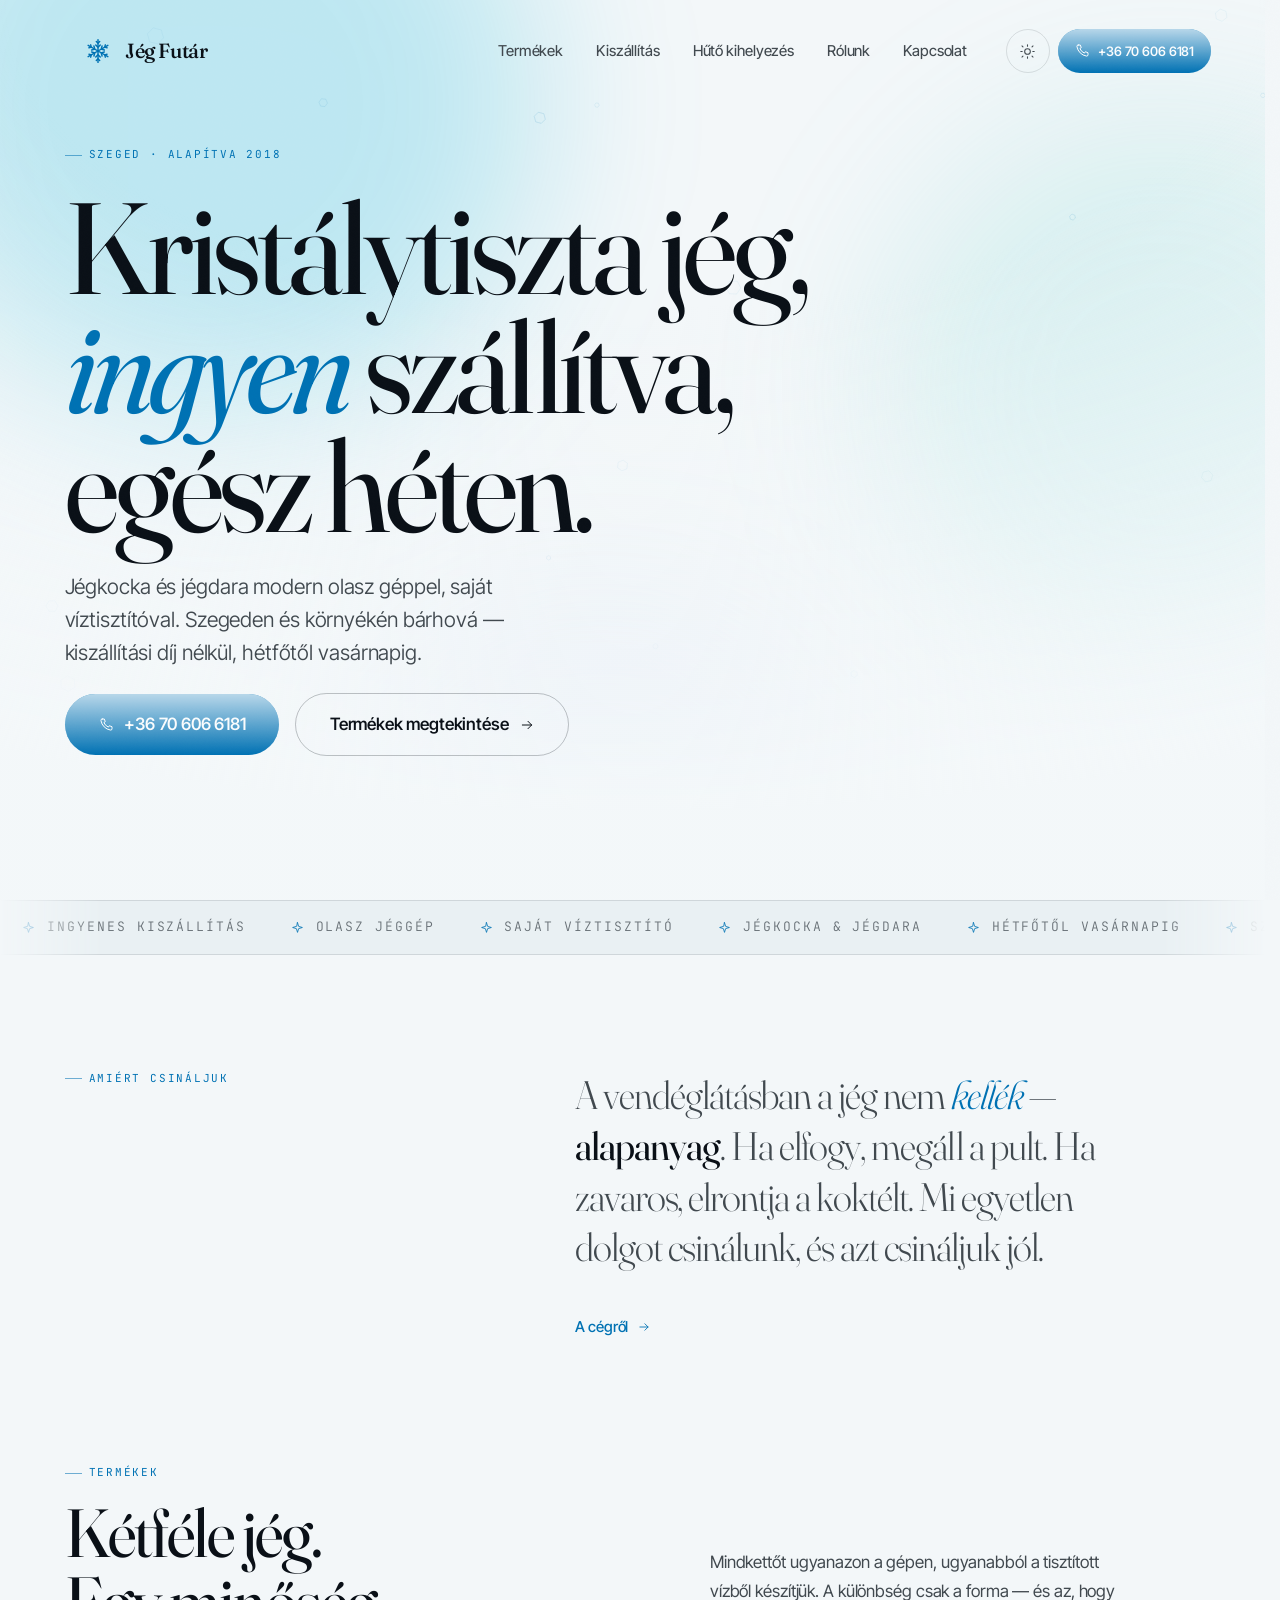
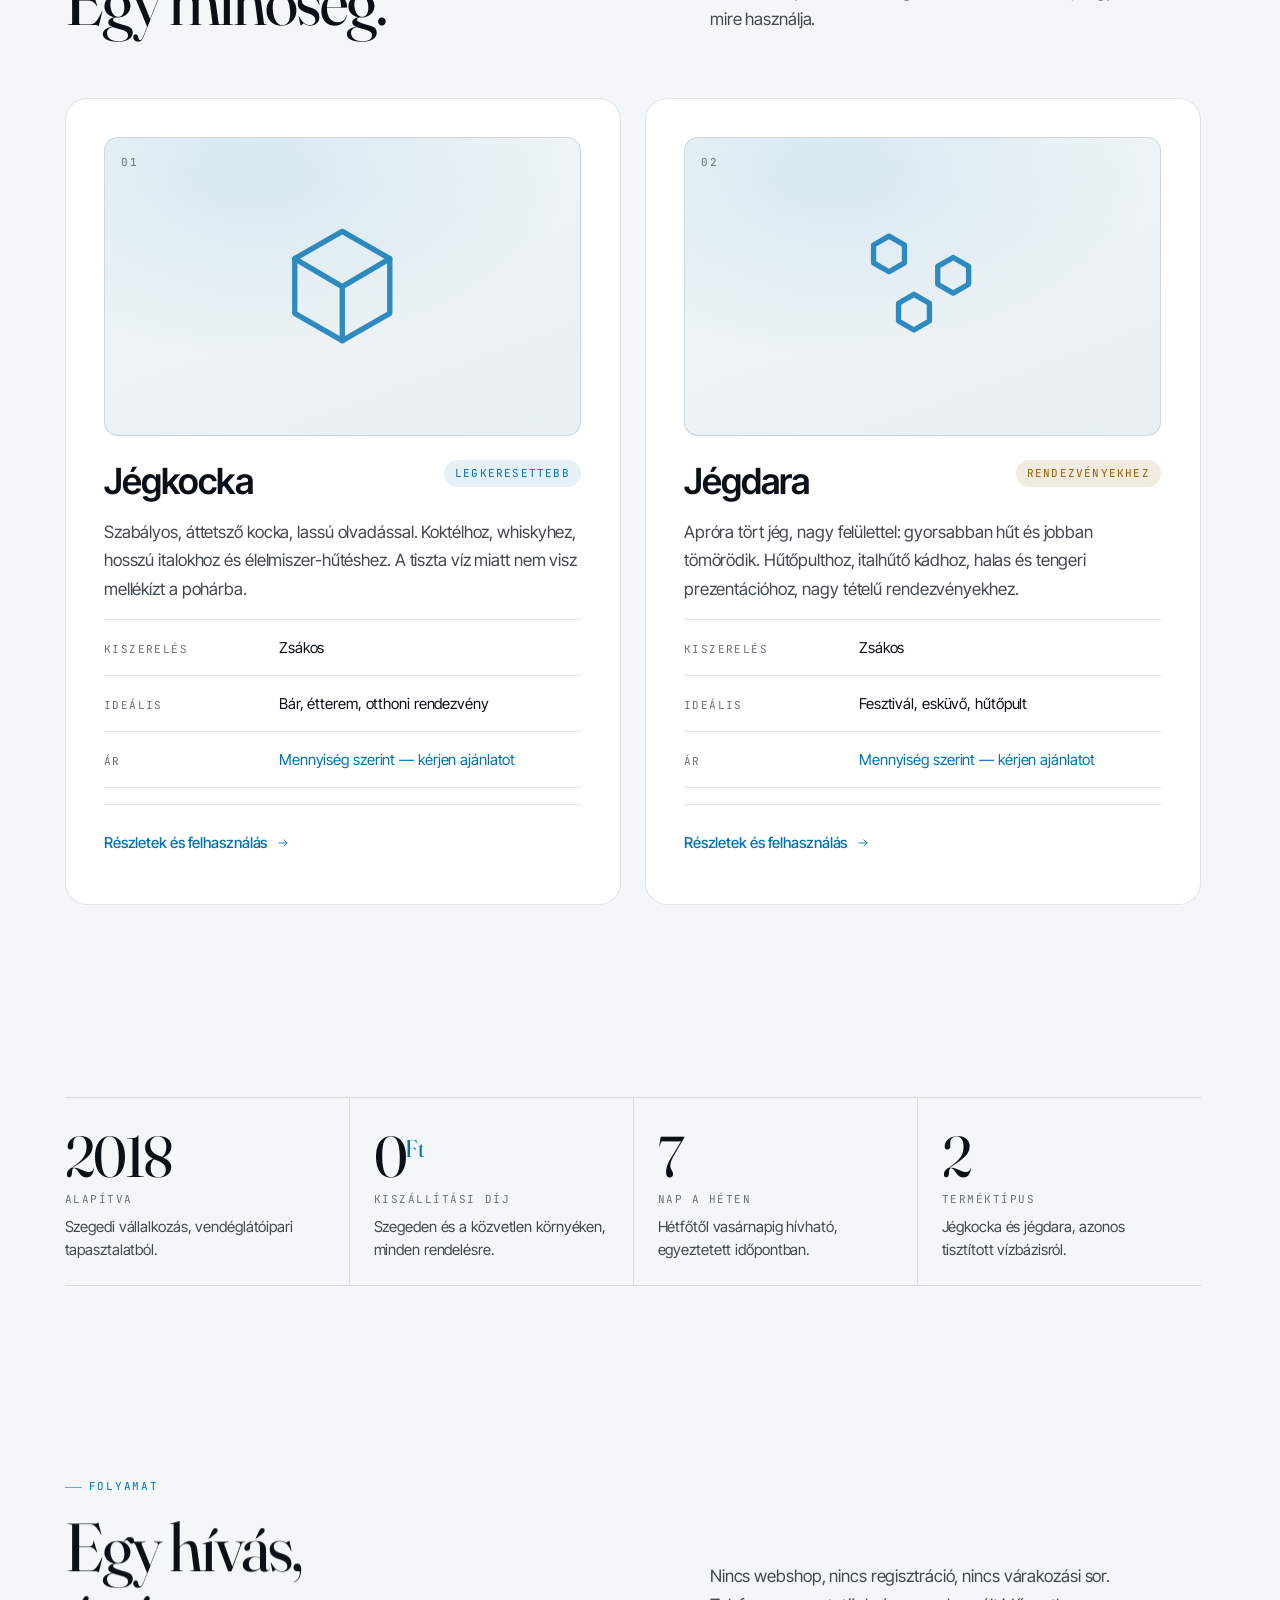
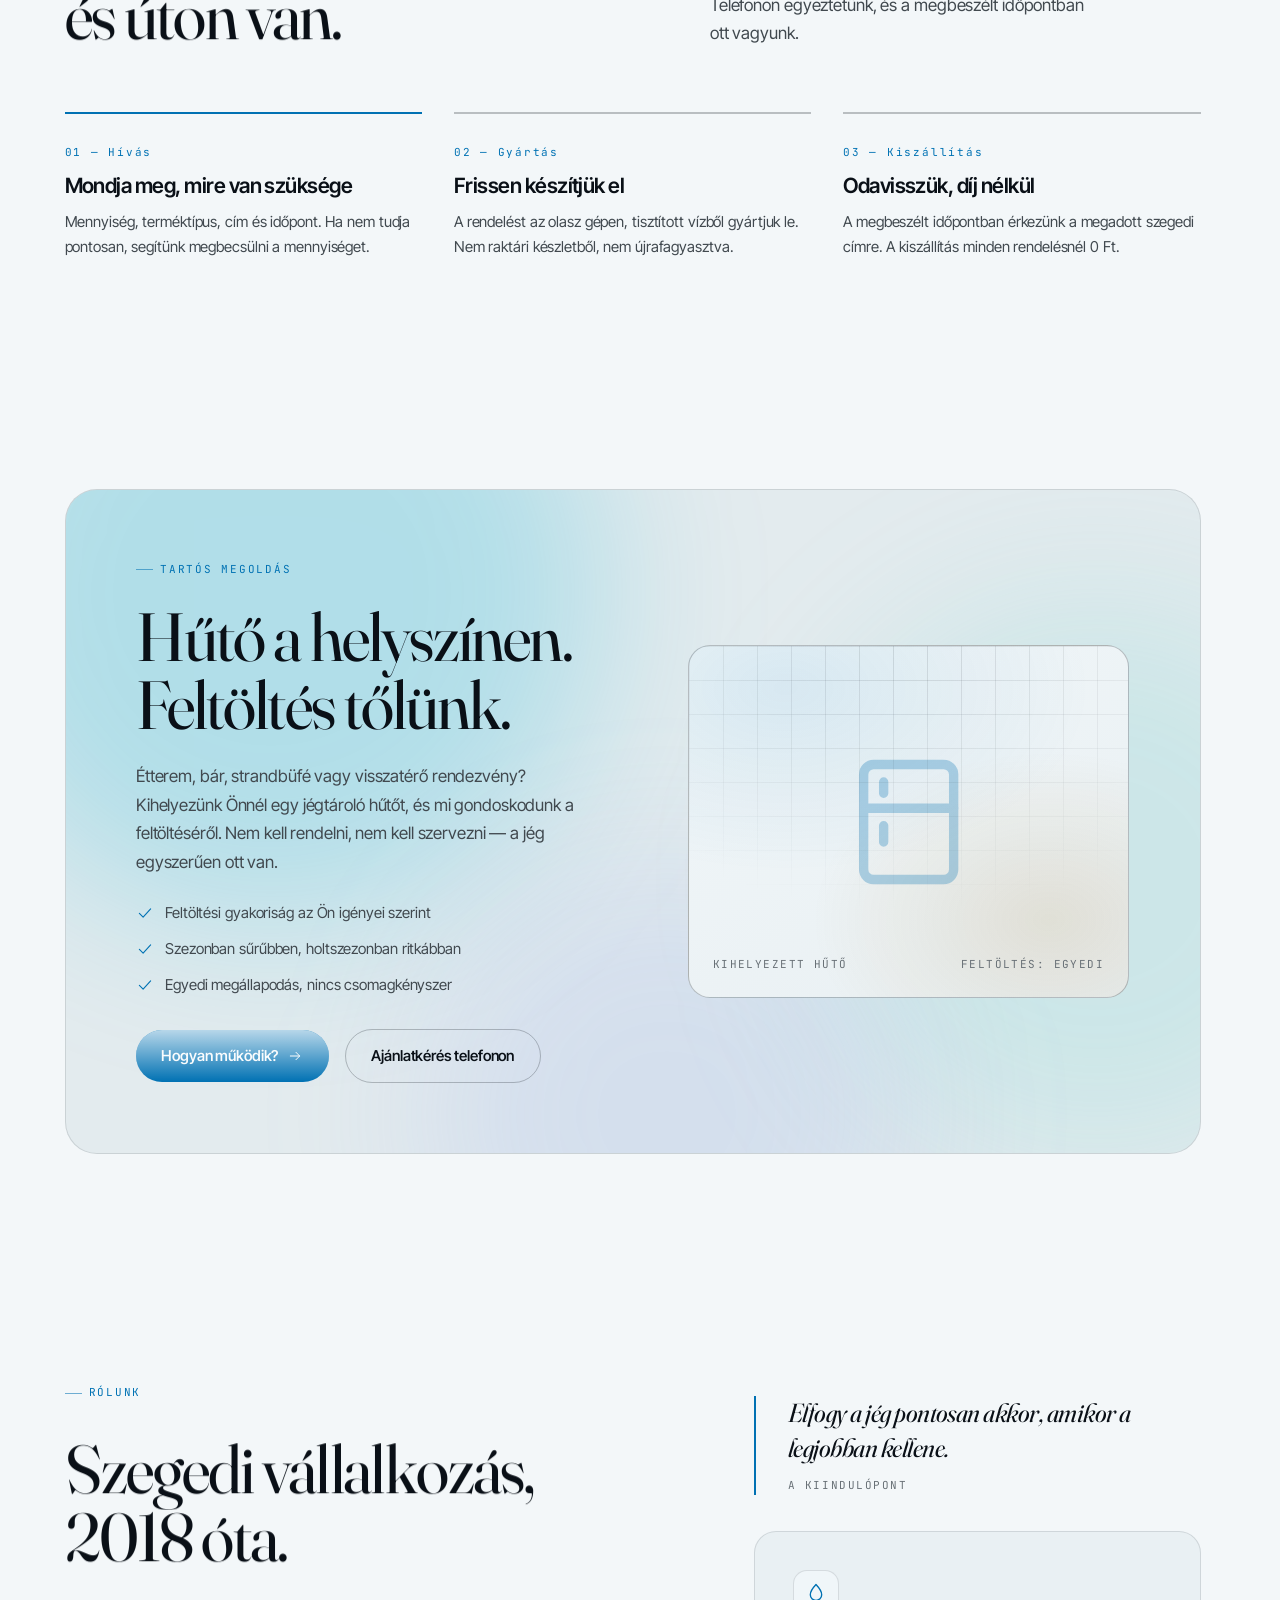
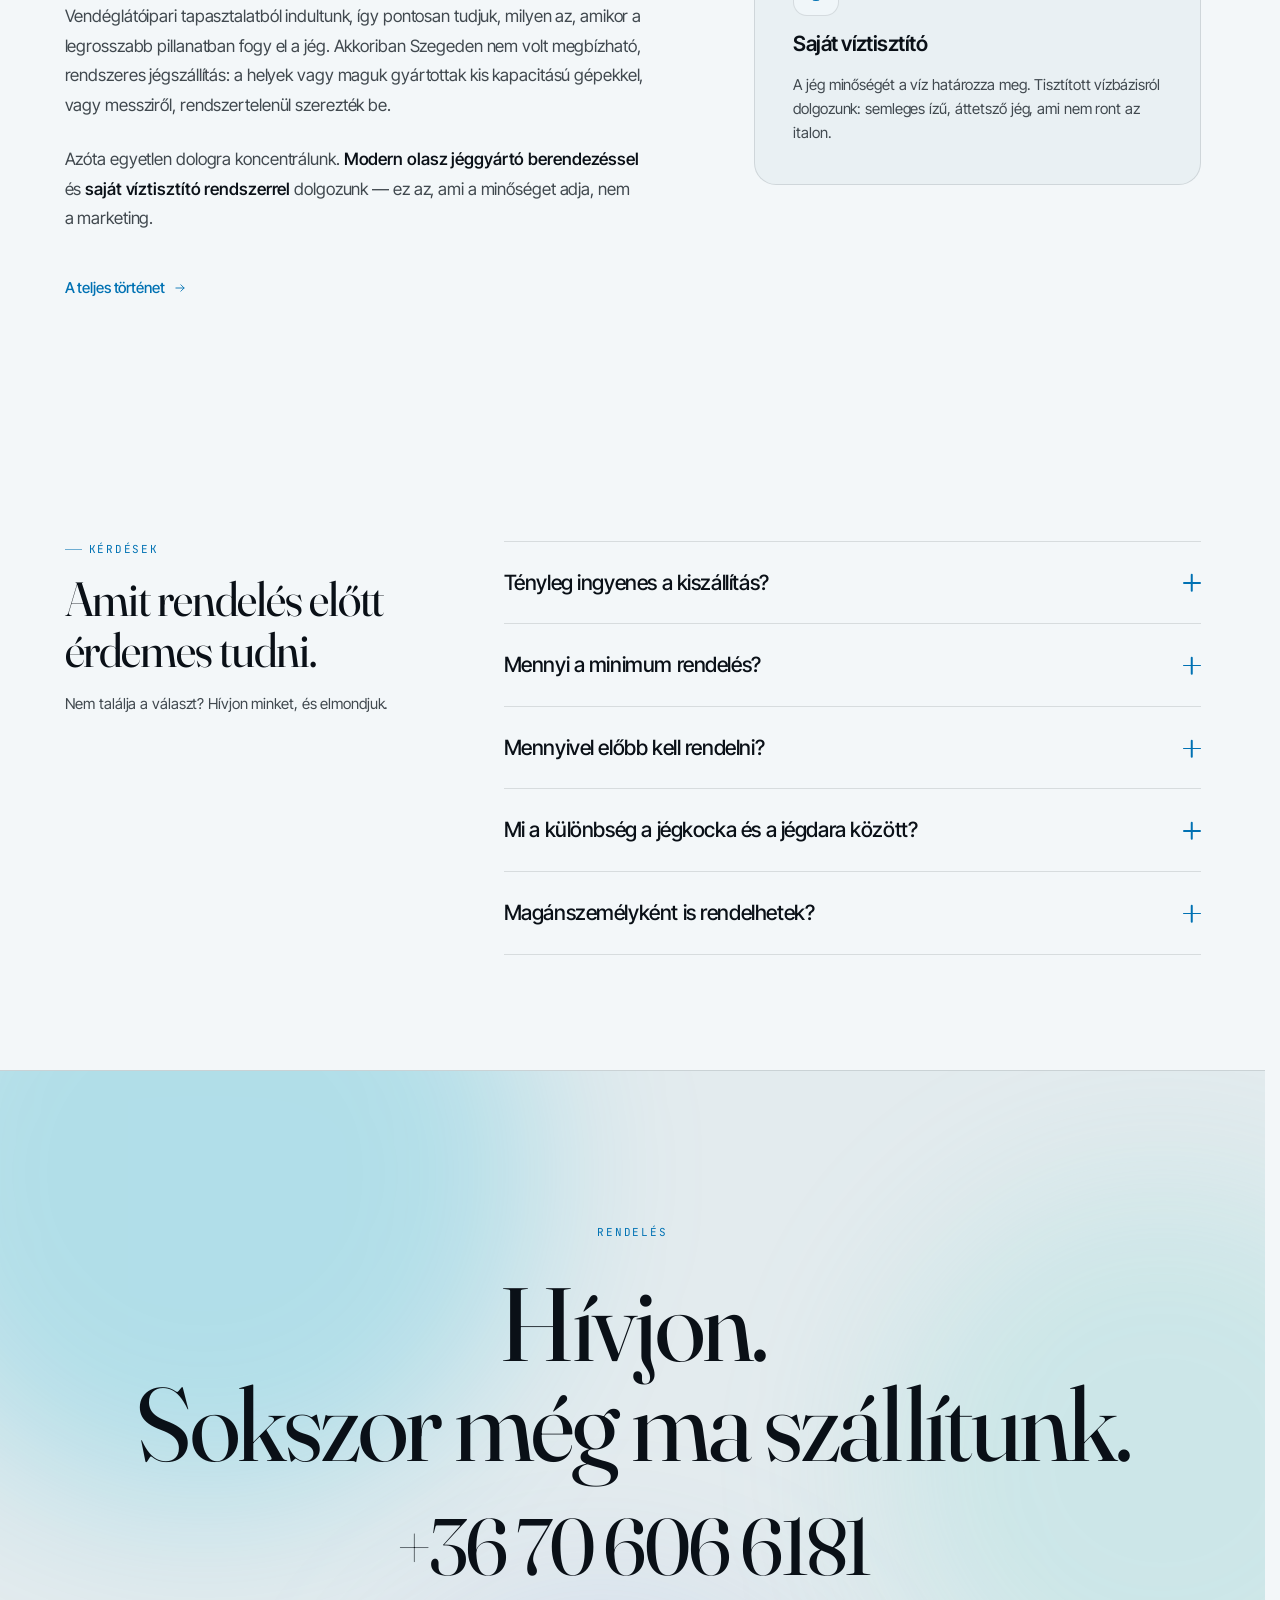
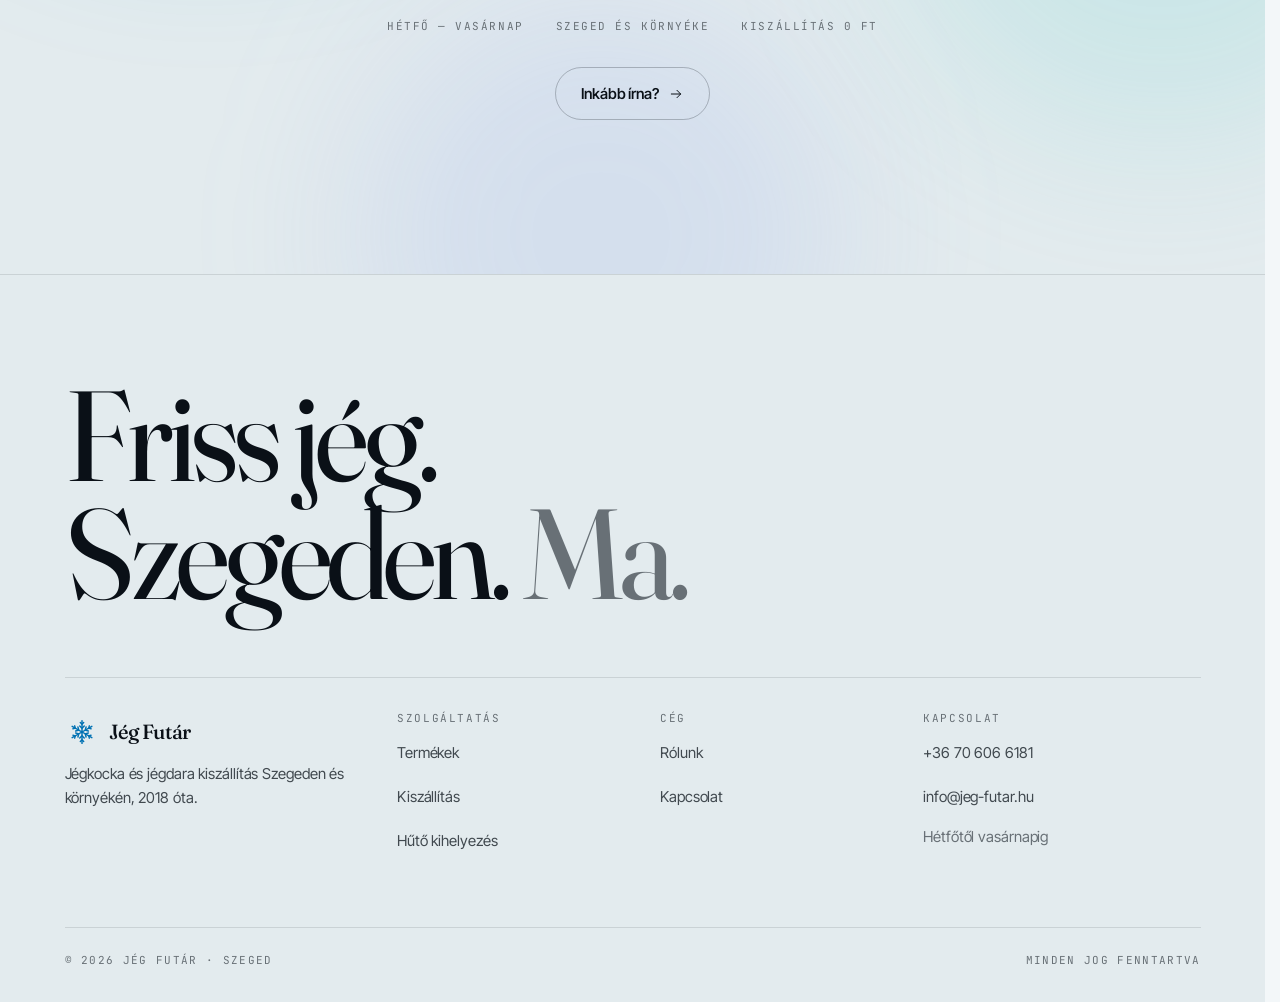
==== commit 8b99c4c0: "Critique-javitasok: mobil hivogomb, fokuszkezeles, hero hajtas, copy Mobil hivout (P1) - Uj .nav__ct" ====
--- a/redesign/index.html
+++ b/redesign/index.html
@@ -54,7 +54,7 @@
     display: flex;
     flex-direction: column;
     justify-content: flex-end;
-    padding-top: clamp(7rem, 14vh, 10rem);
+    padding-top: clamp(6rem, 12vh, 9rem);
     padding-bottom: var(--s-6);
     overflow: hidden;
     isolation: isolate;
@@ -77,9 +77,9 @@
 
   .hero__inner { position: relative; z-index: 1; width: 100%; }
 
-  .hero__title { margin-block: var(--s-6) var(--s-6); max-width: 15ch; }
-
-  .hero__actions { margin-top: var(--s-7); }
+  .hero__title { margin-block: var(--s-5) var(--s-5); max-width: 15ch; }
+
+  .hero__actions { margin-top: var(--s-5); }
 
   .hero__foot {
     display: flex;
@@ -87,7 +87,7 @@
     justify-content: space-between;
     gap: var(--s-6);
     flex-wrap: wrap;
-    margin-top: clamp(3rem, 8vh, 6rem);
+    margin-top: clamp(1rem, 3vh, 2.5rem);
     padding-top: var(--s-5);
     border-top: 1px solid var(--line);
   }
@@ -129,7 +129,12 @@
   }
 
   @media (max-width: 680px) {
-    .hero__coords { text-align: left; }
+    /* Keep the 0 Ft / 7 nap / 2018 strip inside the first viewport on a phone. */
+    .hero { padding-top: clamp(5.5rem, 11vh, 7rem); }
+    .hero__title { margin-block: var(--s-4) var(--s-4); }
+    .hero__foot { gap: var(--s-4); margin-top: clamp(1rem, 3vh, 2rem); }
+    .hero__facts { gap: var(--s-3) var(--s-4); }
+    .hero__coords { text-align: left; line-height: 1.5; }
   }
 
   /* — Manifesto — */
@@ -270,6 +275,11 @@
           <svg aria-hidden="true"><use href="#i-phone"/></svg>
           +36 70 606 6181
         </a>
+        <button class="theme-toggle theme-toggle--drawer" type="button" data-theme-toggle>
+          <svg class="ico-moon" aria-hidden="true"><use href="#i-moon"/></svg>
+          <svg class="ico-sun" aria-hidden="true"><use href="#i-sun"/></svg>
+          <span data-theme-label>Világos téma</span>
+        </button>
       </li>
     </ul>
 
@@ -282,6 +292,10 @@
       <a href="tel:+36706066181" class="btn btn--sm nav__cta-desktop">
         <svg aria-hidden="true"><use href="#i-phone"/></svg>
         +36 70 606 6181
+      </a>
+
+      <a href="tel:+36706066181" class="nav__cta-mobile" aria-label="Hívás: +36 70 606 6181">
+        <svg aria-hidden="true"><use href="#i-phone"/></svg>
       </a>
 
       <button class="nav__burger" type="button" data-drawer-toggle
@@ -325,7 +339,7 @@
           +36 70 606 6181
         </a>
         <a href="termekek.html" class="btn btn--ghost btn--lg">
-          Termékek és árak
+          Termékek megtekintése
           <svg aria-hidden="true"><use href="#i-arrow"/></svg>
         </a>
       </div>
@@ -342,7 +356,7 @@
           </div>
           <div class="hero__fact">
             <span class="hero__fact-value">2018</span>
-            <span class="hero__fact-label">Óta szállítunk</span>
+            <span class="hero__fact-label">Alapítva</span>
           </div>
         </div>
 
@@ -452,7 +466,7 @@
 
           <div class="card__foot">
             <a href="termekek.html" class="arrow-link">
-              Részletek és árak
+              Részletek és felhasználás
               <svg aria-hidden="true"><use href="#i-arrow"/></svg>
             </a>
           </div>
@@ -492,7 +506,7 @@
 
           <div class="card__foot">
             <a href="termekek.html" class="arrow-link">
-              Részletek és árak
+              Részletek és felhasználás
               <svg aria-hidden="true"><use href="#i-arrow"/></svg>
             </a>
           </div>
@@ -729,7 +743,7 @@
           <div class="accordion__panel" id="faq-2">
             <div><p>
               A mennyiséget és a feltételeket telefonon egyeztetjük, mert nagyban
-              függ a címtől és az időpontól. Hívjon, és két percben tisztázzuk.
+              függ a címtől és az időponttól. Hívjon, és két percben tisztázzuk.
             </p></div>
           </div>
         </div>
@@ -796,7 +810,7 @@
       <p class="eyebrow eyebrow--plain reveal">Rendelés</p>
 
       <h2 class="display-xl reveal" id="closer-title" style="--delay:80ms">
-        Hívjon.<br>Ma szállítunk.
+        Hívjon.<br>Sokszor még ma szállítunk.
       </h2>
 
       <a href="tel:+36706066181" class="phone-display reveal" style="--delay:160ms" data-magnetic="0.12">
@@ -841,7 +855,7 @@
 
       <nav class="footer__col" aria-label="Szolgáltatások">
         <p class="footer__title">Szolgáltatás</p>
-        <a href="termekek.html" class="footer__link">Termékek &amp; árak</a>
+        <a href="termekek.html" class="footer__link">Termékek</a>
         <a href="kiszallitas.html" class="footer__link">Kiszállítás</a>
         <a href="huto-kihelyezes.html" class="footer__link">Hűtő kihelyezés</a>
       </nav>
--- a/redesign/assets/css/main.css
+++ b/redesign/assets/css/main.css
@@ -299,8 +299,9 @@
 .line {
   display: block;
   overflow: hidden;
-  padding-bottom: 0.08em;
-  margin-bottom: -0.08em;
+  /* Fraunces descends ~0.24em; a tighter mask clips gy / j / g in the display sizes */
+  padding-bottom: 0.22em;
+  margin-bottom: -0.22em;
 }
 
 .js .line > span {
@@ -378,6 +379,7 @@
   display: inline-flex;
   align-items: center;
   gap: var(--s-3);
+  min-height: 44px;
   margin-right: auto;
   padding: 2px;
   border-radius: var(--r-sm);
@@ -411,8 +413,10 @@
 }
 
 .nav__link {
-  display: block;
+  display: flex;
+  align-items: center;
   position: relative;
+  min-height: 44px;
   padding: 0.55rem 0.9rem;
   font-size: var(--t-sm);
   font-weight: 450;
@@ -445,8 +449,8 @@
 }
 
 .theme-toggle {
-  width: 40px;
-  height: 40px;
+  width: 44px;
+  height: 44px;
   display: grid;
   place-items: center;
   border-radius: var(--r-pill);
@@ -467,6 +471,22 @@
   :root:not([data-theme]) .theme-toggle .ico-sun  { display: block; }
   :root:not([data-theme]) .theme-toggle .ico-moon { display: none; }
 }
+
+/* Mobile-only call button: on a phone the one action in the pill is "call". */
+.nav__cta-mobile {
+  display: none;
+  width: 44px;
+  height: 44px;
+  place-items: center;
+  border-radius: var(--r-pill);
+  background: var(--accent);
+  color: var(--text-on-accent);
+  transition: transform var(--d-fast) var(--ease), box-shadow var(--d-fast) var(--ease);
+}
+
+.nav__cta-mobile svg { width: 18px; height: 18px; }
+.nav__cta-mobile:hover { transform: translateY(-1px); box-shadow: 0 10px 28px -8px var(--accent-glow); }
+.nav__cta-mobile:active { transform: none; }
 
 .nav__burger {
   position: relative;
@@ -522,12 +542,19 @@
     opacity: 0;
     visibility: hidden;
     transform: translate3d(0, -12px, 0);
+    /* visibility flips instantly on open (so focus() lands) and only after the
+       fade on close — never interpolated, which used to swallow the focus call. */
     transition: opacity var(--d-base) var(--ease),
                 transform var(--d-base) var(--ease),
-                visibility var(--d-base);
+                visibility 0s linear var(--d-base);
   }
 
-  .nav__links.is-open { opacity: 1; visibility: visible; transform: none; }
+  .nav__links.is-open {
+    opacity: 1;
+    visibility: visible;
+    transform: none;
+    transition-delay: 0s;
+  }
 
   .nav__links li { border-bottom: 1px solid var(--line); }
   .nav__links li:first-child { border-top: 1px solid var(--line); }
@@ -548,16 +575,34 @@
 
   /* Two classes so this beats `.btn { display: inline-flex }` on the same element */
   .nav__tail .nav__cta-desktop { display: none; }
+
+  /* The pill swaps the theme switch for the call button; the switch moves into the drawer. */
+  .nav__tail .theme-toggle { display: none; }
+  .nav__cta-mobile { display: grid; }
+}
+
+/* Drawer-only CTA: base is the mobile state, desktop hides it below.
+   Order matters — an equal-specificity rule later in the file would win. */
+.nav__drawer-foot {
+  margin-top: var(--s-7);
+  display: grid;
+  gap: var(--s-4);
+}
+
+.theme-toggle--drawer {
+  width: 100%;
+  height: auto;
+  min-height: 48px;
+  display: flex;
+  align-items: center;
+  justify-content: center;
+  gap: 0.6em;
+  font-size: var(--t-sm);
+  font-weight: 450;
 }
 
 @media (min-width: 1001px) {
   .nav__drawer-foot { display: none; }
-}
-
-.nav__drawer-foot {
-  margin-top: var(--s-7);
-  display: grid;
-  gap: var(--s-4);
 }
 
 /* ── 07 · Buttons & links ───────────────────────────────────── */
@@ -609,7 +654,7 @@
 .btn--ghost::before { display: none; }
 .btn--ghost:hover { background: var(--accent-wash); border-color: var(--accent); color: var(--text); box-shadow: none; }
 
-.btn--sm { min-height: 40px; padding: 0.55rem 1.05rem; font-size: var(--t-xs); }
+.btn--sm { min-height: 44px; padding: 0.55rem 1.05rem; font-size: var(--t-xs); }
 .btn--lg { min-height: 58px; padding: 1.05rem 2.1rem; font-size: var(--t-base); }
 .btn--block { width: 100%; }
 
@@ -624,7 +669,8 @@
   font-size: var(--t-sm);
   font-weight: 500;
   color: var(--accent);
-  padding-block: 0.3rem;
+  min-height: 44px;
+  padding-block: 0.625rem;
   position: relative;
 }
 
@@ -632,7 +678,7 @@
   content: "";
   position: absolute;
   left: 0;
-  bottom: 0;
+  bottom: 0.625rem;
   width: 100%;
   height: 1px;
   background: currentColor;
@@ -1127,7 +1173,8 @@
   margin-bottom: var(--s-8);
 }
 
-.footer__statement span { color: var(--text-3); }
+.footer__statement .line > span { color: var(--text); }
+.footer__statement .line > span span { color: var(--text-3); }
 
 .footer__grid {
   display: grid;
@@ -1137,7 +1184,7 @@
   border-top: 1px solid var(--line);
 }
 
-.footer__col { display: grid; gap: var(--s-3); align-content: start; }
+.footer__col { display: grid; gap: 0; align-content: start; }
 
 .footer__title {
   font-family: var(--font-mono);
@@ -1149,6 +1196,9 @@
 }
 
 .footer__link {
+  display: inline-flex;
+  align-items: center;
+  min-height: 44px;
   font-size: var(--t-sm);
   color: var(--text-2);
   width: fit-content;
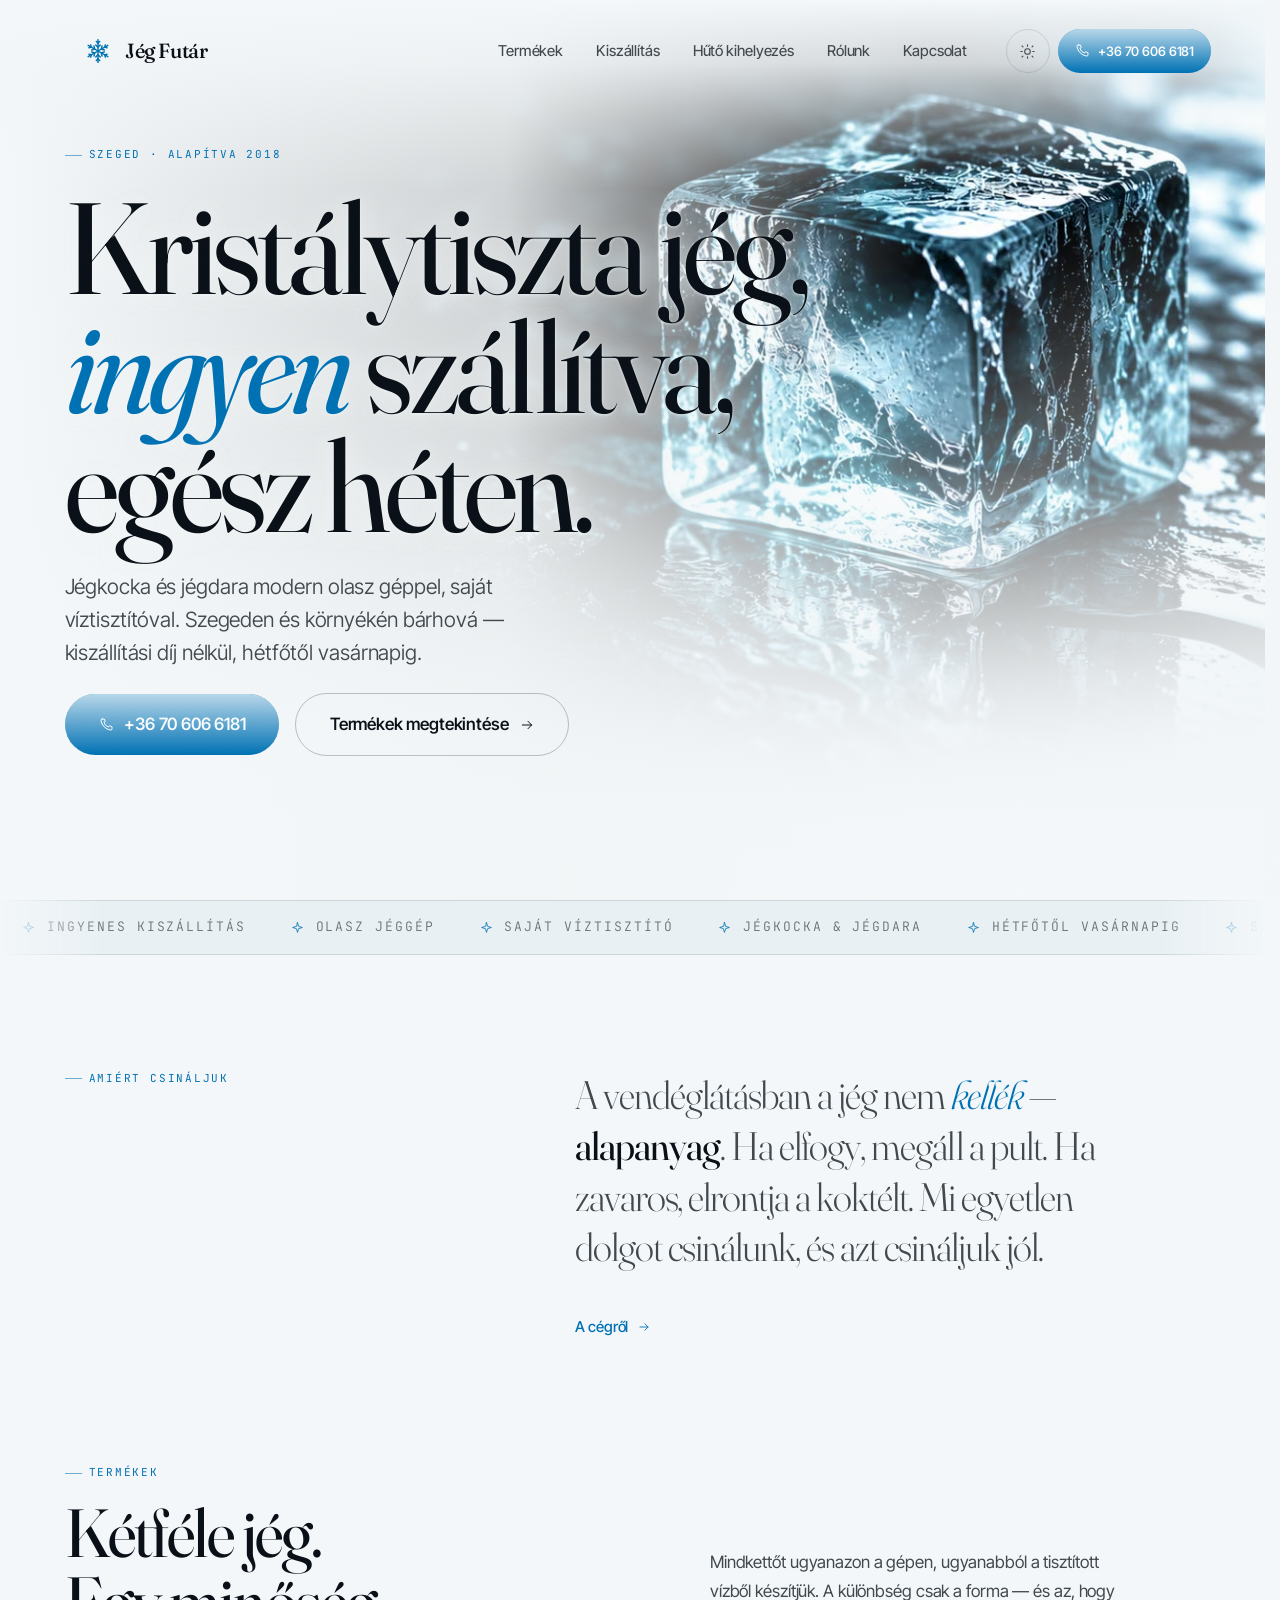
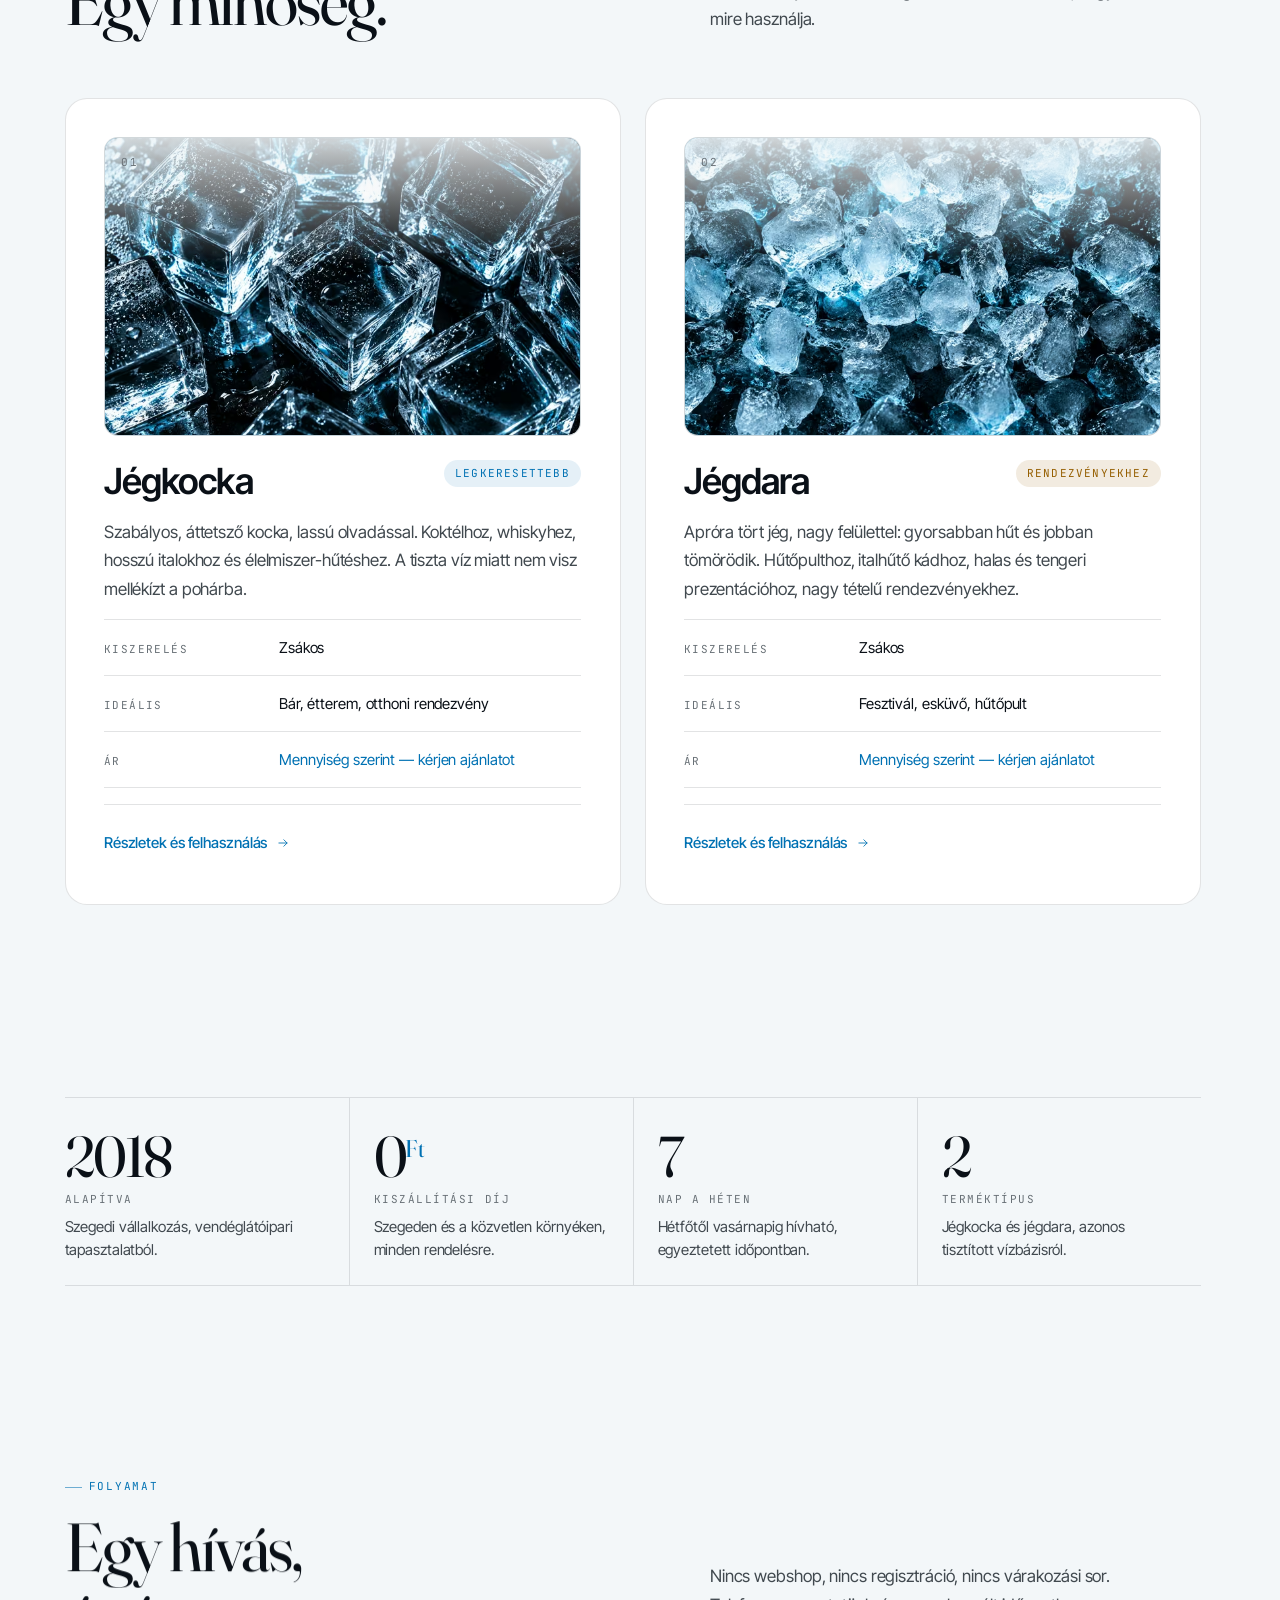
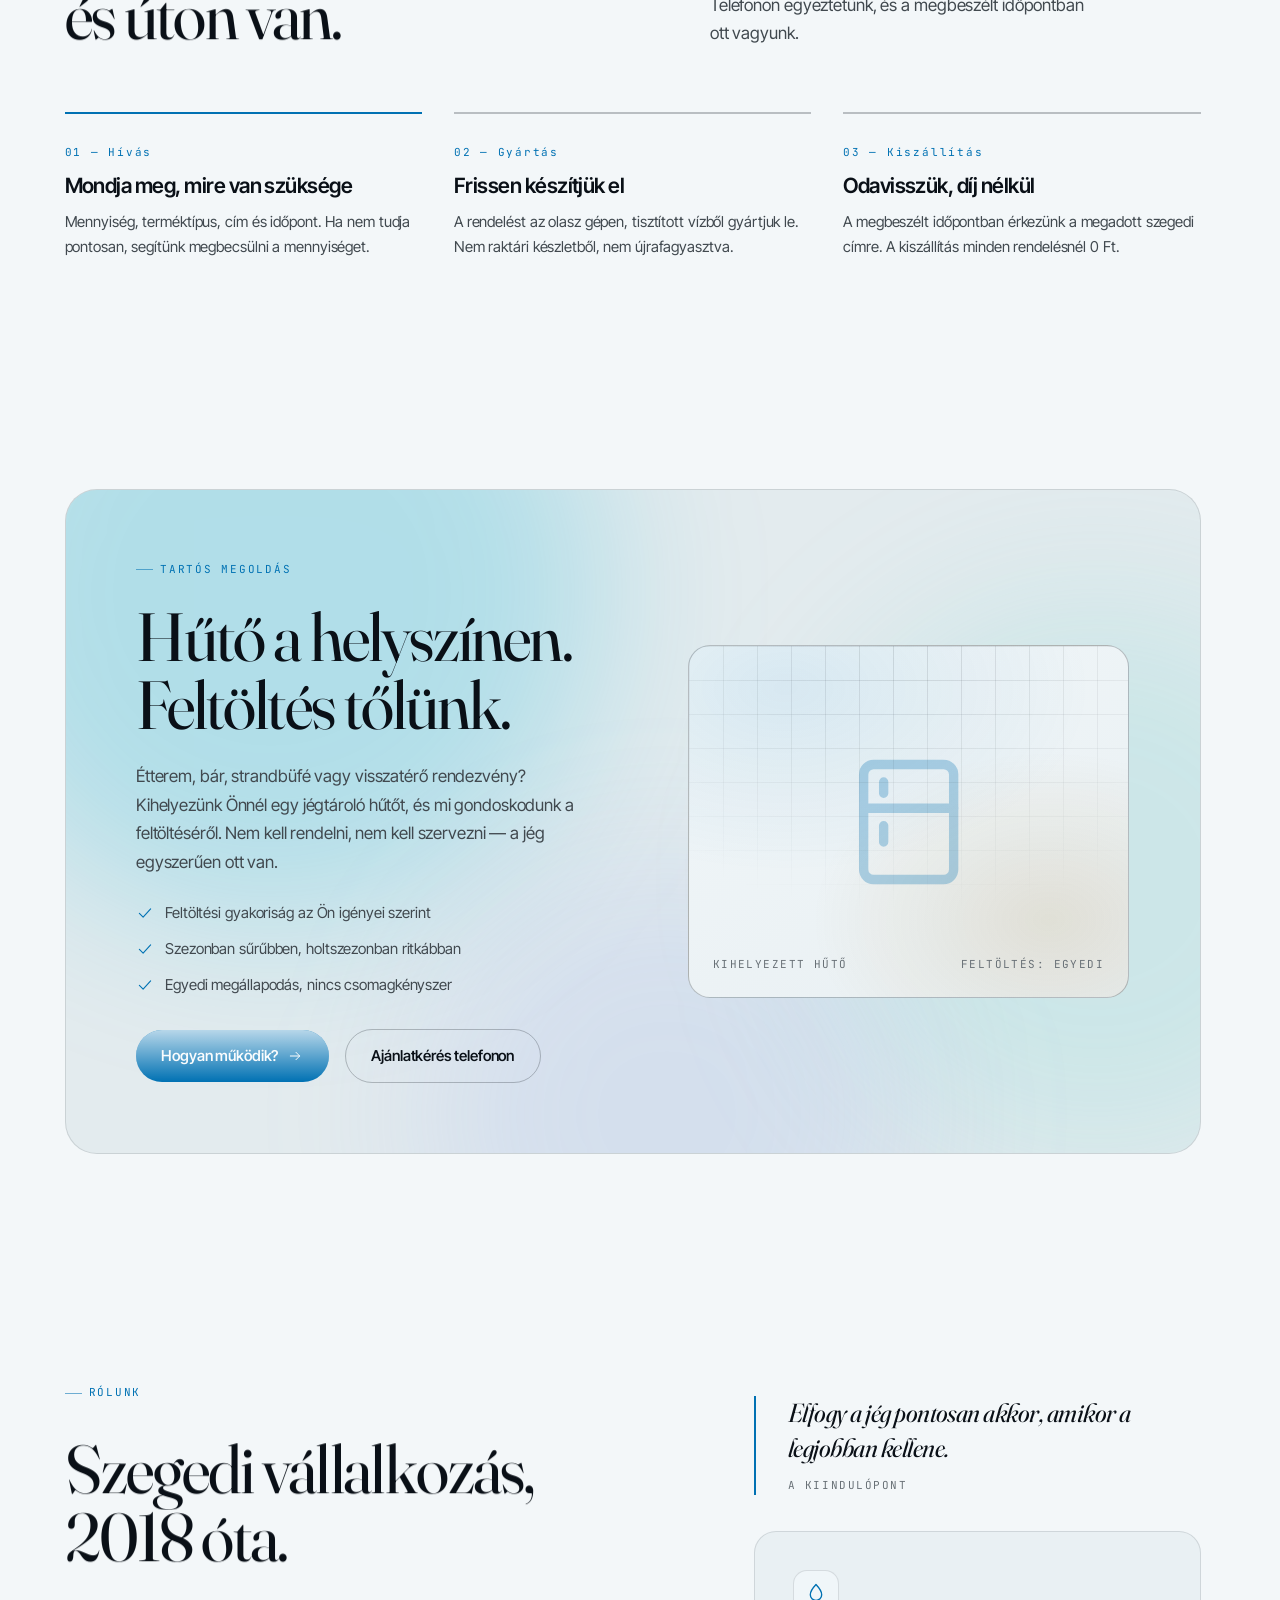
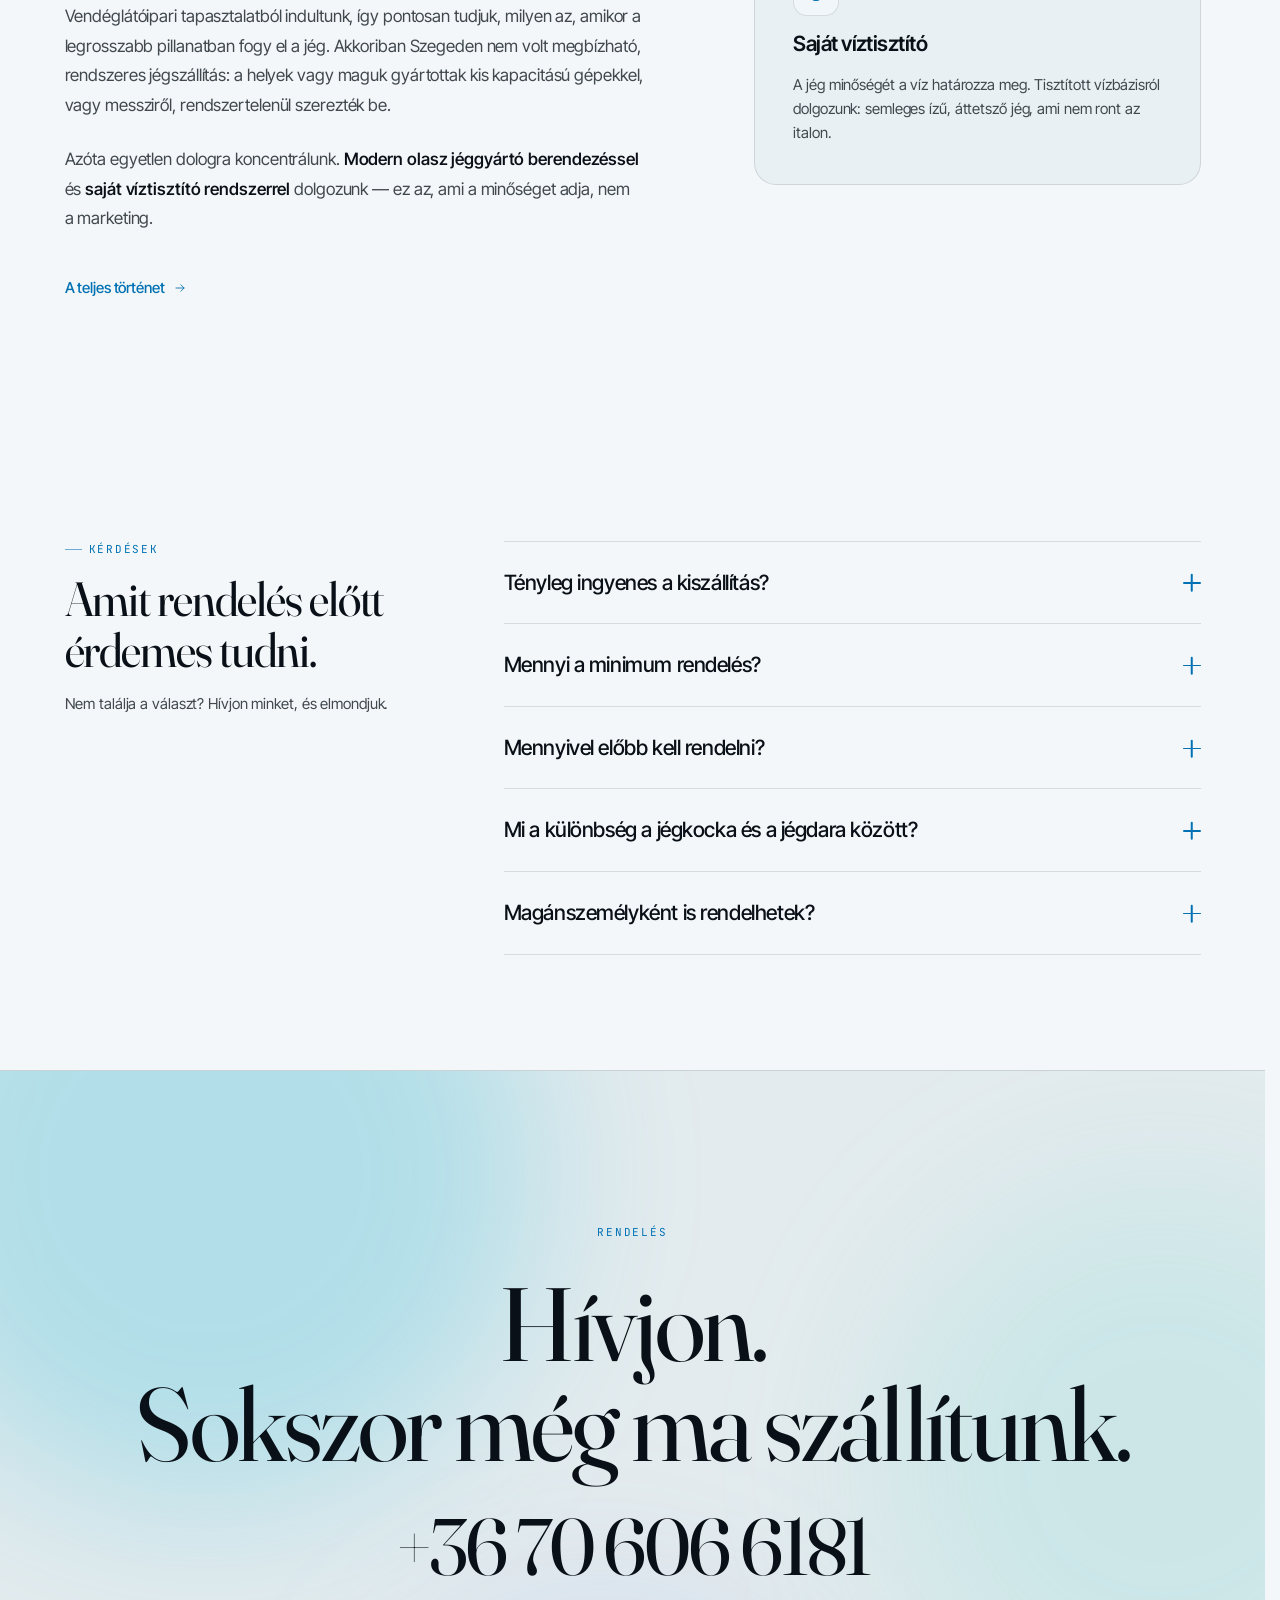
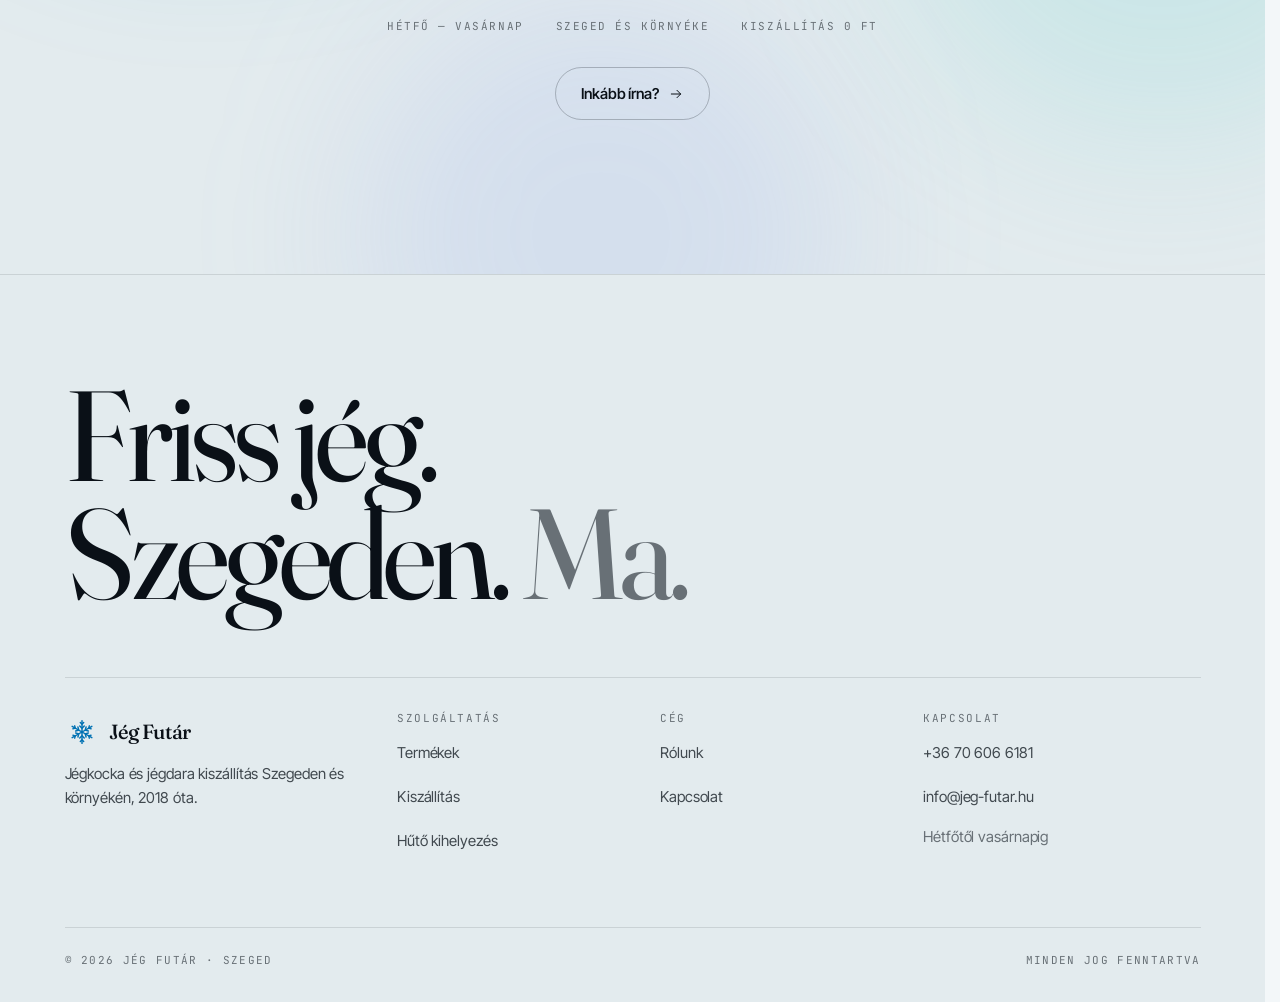
==== commit 22b1f86e: "Kepek: hero, termekfotok, OG kep bekotve Assetek - 5 PNG masterbol AVIF + WebP variansok (redesign/a" ====
--- a/redesign/index.html
+++ b/redesign/index.html
@@ -10,8 +10,19 @@
 
 <meta property="og:type" content="website">
 <meta property="og:locale" content="hu_HU">
+<meta property="og:site_name" content="Jég Futár">
+<meta property="og:url" content="https://jeg-futar.hu/">
 <meta property="og:title" content="Jég Futár — Prémium jég, ingyenes kiszállítással">
 <meta property="og:description" content="Jégkocka és jégdara Szegeden, kiszállítási díj nélkül. Hétfőtől vasárnapig.">
+<meta property="og:image" content="https://jeg-futar.hu/assets/img/og-jeg-futar.jpg">
+<meta property="og:image:width" content="1200">
+<meta property="og:image:height" content="628">
+<meta property="og:image:alt" content="Kristálytiszta jégkockák sötét, nedves felületen">
+
+<meta name="twitter:card" content="summary_large_image">
+<meta name="twitter:title" content="Jég Futár — Prémium jég, ingyenes kiszállítással">
+<meta name="twitter:description" content="Jégkocka és jégdara Szegeden, kiszállítási díj nélkül. Hétfőtől vasárnapig.">
+<meta name="twitter:image" content="https://jeg-futar.hu/assets/img/og-jeg-futar.jpg">
 
 <link rel="preconnect" href="https://fonts.googleapis.com">
 <link rel="preconnect" href="https://fonts.gstatic.com" crossorigin>
@@ -60,6 +71,21 @@
     isolation: isolate;
   }
 
+  .hero__photo {
+    position: absolute;
+    inset: 0;
+    z-index: 0;
+    pointer-events: none;
+  }
+
+  .hero__photo img {
+    width: 100%;
+    height: 100%;
+    object-fit: cover;
+    /* Keep the cube in the right third, clear of the headline column. */
+    object-position: 82% 56%;
+  }
+
   .hero__canvas {
     position: absolute;
     inset: 0;
@@ -72,12 +98,24 @@
     inset: 0;
     z-index: 0;
     pointer-events: none;
-    background: radial-gradient(130% 90% at 50% 0%, transparent 38%, var(--bg) 100%);
+    background:
+      /* Top band: the masthead is transparent at scroll-top and its links
+         would otherwise sit on the photo — unreadable in the light theme. */
+      linear-gradient(to bottom, var(--bg) 0%, var(--hero-scrim) 7%, transparent 21%),
+      linear-gradient(to right, var(--bg) 0%, var(--hero-scrim) 40%, transparent 74%),
+      linear-gradient(to top, var(--bg) 1%, var(--hero-scrim) 16%, transparent 48%),
+      radial-gradient(130% 90% at 50% 0%, transparent 38%, var(--bg) 100%);
   }
 
   .hero__inner { position: relative; z-index: 1; width: 100%; }
 
-  .hero__title { margin-block: var(--s-5) var(--s-5); max-width: 15ch; }
+  /* The headline crosses the ice; a soft same-colour halo keeps it legible
+     without reading as a glow on the dark side. */
+  .hero__title {
+    margin-block: var(--s-5) var(--s-5);
+    max-width: 15ch;
+    text-shadow: var(--hero-type-shadow);
+  }
 
   .hero__actions { margin-top: var(--s-5); }
 
@@ -128,7 +166,27 @@
     line-height: 1.9;
   }
 
+  @media (max-width: 680px) and (prefers-color-scheme: light) {
+    :root:not([data-theme]) .hero__photo { display: none; }
+  }
+
   @media (max-width: 680px) {
+    /* The phone crop puts the ice up top, so the scrim runs bottom-up instead. */
+    .hero__photo img { object-position: 50% 12%; }
+
+    .hero__vignette {
+      background:
+        linear-gradient(to bottom, var(--bg) 0%, var(--hero-scrim) 6%, transparent 15%),
+        linear-gradient(to top, var(--bg) 26%, var(--hero-scrim) 48%, transparent 76%),
+        radial-gradient(130% 70% at 50% 0%, transparent 44%, var(--bg) 100%);
+    }
+
+    /* Stacked on a phone the headline sits ON the photo rather than beside it.
+       That works on the dark key; on the light one, dark ink over dark ice does
+       not, and no scrim fixes it without erasing the image. The light theme
+       keeps its own gradient hero there. */
+    :root[data-theme="light"] .hero__photo { display: none; }
+
     /* Keep the 0 Ft / 7 nap / 2018 strip inside the first viewport on a phone. */
     .hero { padding-top: clamp(5.5rem, 11vh, 7rem); }
     .hero__title { margin-block: var(--s-4) var(--s-4); }
@@ -169,10 +227,34 @@
     margin-bottom: var(--s-2);
   }
 
-  .product__figure svg { width: 30%; height: auto; stroke-width: 0.9; opacity: 0.8; }
+  /* The figure is a centring grid (it used to hold an icon), so the picture
+     has to be told to fill it — otherwise the image sits at content size. */
+  .product__figure picture {
+    display: block;
+    width: 100%;
+    height: 100%;
+  }
+
+  .product__figure img {
+    width: 100%;
+    height: 100%;
+    object-fit: cover;
+    display: block;
+  }
+
+  /* The index badge sits over the brightest part of the photo. */
+  .product__figure::after {
+    content: "";
+    position: absolute;
+    inset: 0 0 auto 0;
+    height: 42%;
+    background: linear-gradient(to bottom, var(--hero-scrim), transparent);
+    pointer-events: none;
+  }
 
   .product__index {
     position: absolute;
+    z-index: 1;
     top: var(--s-4);
     left: var(--s-4);
     font-family: var(--font-mono);
@@ -315,6 +397,17 @@
       <div class="aurora__blob"></div>
       <div class="aurora__blob"></div>
     </div>
+    <picture class="hero__photo">
+      <source media="(max-width: 680px)" type="image/avif"
+              srcset="assets/img/hero-mobile-750.avif 750w, assets/img/hero-mobile-941.avif 941w" sizes="100vw">
+      <source media="(max-width: 680px)" type="image/webp"
+              srcset="assets/img/hero-mobile-750.webp 750w, assets/img/hero-mobile-941.webp 941w" sizes="100vw">
+      <source type="image/avif"
+              srcset="assets/img/hero-1200.avif 1200w, assets/img/hero-1672.avif 1672w" sizes="100vw">
+      <img src="assets/img/hero-1672.webp"
+           srcset="assets/img/hero-1200.webp 1200w, assets/img/hero-1672.webp 1672w" sizes="100vw"
+           alt="" width="1672" height="941" fetchpriority="high" decoding="async">
+    </picture>
     <canvas class="hero__canvas" data-ice-canvas aria-hidden="true"></canvas>
     <div class="hero__vignette" aria-hidden="true"></div>
 
@@ -435,7 +528,16 @@
         <article class="card card--glow card--lift reveal">
           <div class="product__figure">
             <span class="product__index">01</span>
-            <svg aria-hidden="true"><use href="#i-cube"/></svg>
+            <picture>
+              <source type="image/avif"
+                      srcset="assets/img/ice-cubes-800.avif 800w, assets/img/ice-cubes-1400.avif 1400w"
+                      sizes="(max-width: 900px) 92vw, 33vw">
+              <img src="assets/img/ice-cubes-800.webp"
+                   srcset="assets/img/ice-cubes-800.webp 800w, assets/img/ice-cubes-1400.webp 1400w"
+                   sizes="(max-width: 900px) 92vw, 33vw"
+                   alt="Kristálytiszta jégkockák közelről, nedves sötét felületen"
+                   width="1400" height="788" loading="lazy" decoding="async">
+            </picture>
           </div>
 
           <div class="card__top">
@@ -475,7 +577,16 @@
         <article class="card card--glow card--lift reveal" style="--delay:120ms">
           <div class="product__figure">
             <span class="product__index">02</span>
-            <svg aria-hidden="true"><use href="#i-grain"/></svg>
+            <picture>
+              <source type="image/avif"
+                      srcset="assets/img/ice-nugget-800.avif 800w, assets/img/ice-nugget-1400.avif 1400w"
+                      sizes="(max-width: 900px) 92vw, 33vw">
+              <img src="assets/img/ice-nugget-800.webp"
+                   srcset="assets/img/ice-nugget-800.webp 800w, assets/img/ice-nugget-1400.webp 1400w"
+                   sizes="(max-width: 900px) 92vw, 33vw"
+                   alt="Jégdara közelről — apró, áttetsző jégszemcsék"
+                   width="1400" height="788" loading="lazy" decoding="async">
+            </picture>
           </div>
 
           <div class="card__top">
--- a/redesign/assets/css/tokens.css
+++ b/redesign/assets/css/tokens.css
@@ -115,6 +115,10 @@
   --shadow-md: 0 8px 24px -6px oklch(0% 0 0 / 0.55), 0 2px 6px oklch(0% 0 0 / 0.35);
   --shadow-lg: 0 32px 70px -20px oklch(0% 0 0 / 0.7), 0 8px 20px oklch(0% 0 0 / 0.4);
 
+  /* Scrim laid over the hero photo so display type keeps its contrast. */
+  --hero-scrim:   oklch(12% 0.014 252 / 0.74);
+  --hero-type-shadow: 0 2px 28px oklch(12% 0.014 252 / 0.88), 0 1px 3px oklch(12% 0.014 252 / 0.55);
+
   --grain-opacity: 0.032;
   --aurora-1: oklch(56% 0.125 224 / 0.30);
   --aurora-2: oklch(66% 0.085 200 / 0.16);
@@ -163,6 +167,9 @@
   --shadow-md: 0 10px 26px -8px oklch(40% 0.04 250 / 0.18), 0 2px 6px oklch(40% 0.03 250 / 0.08);
   --shadow-lg: 0 34px 70px -24px oklch(35% 0.05 250 / 0.26), 0 8px 20px oklch(40% 0.03 250 / 0.10);
 
+  --hero-scrim: oklch(97% 0.004 230 / 0.86);
+  --hero-type-shadow: 0 2px 26px oklch(97% 0.004 230 / 0.92), 0 1px 3px oklch(97% 0.004 230 / 0.7);
+
   --grain-opacity: 0.02;
   --aurora-1: oklch(70% 0.14 218 / 0.22);
   --aurora-2: oklch(80% 0.10 190 / 0.18);
@@ -210,6 +217,9 @@
     --shadow-md: 0 10px 26px -8px oklch(40% 0.04 250 / 0.18), 0 2px 6px oklch(40% 0.03 250 / 0.08);
     --shadow-lg: 0 34px 70px -24px oklch(35% 0.05 250 / 0.26), 0 8px 20px oklch(40% 0.03 250 / 0.10);
 
+    --hero-scrim: oklch(97% 0.004 230 / 0.86);
+    --hero-type-shadow: 0 2px 26px oklch(97% 0.004 230 / 0.92), 0 1px 3px oklch(97% 0.004 230 / 0.7);
+
     --grain-opacity: 0.02;
     --aurora-1: oklch(70% 0.14 218 / 0.22);
     --aurora-2: oklch(80% 0.10 190 / 0.18);
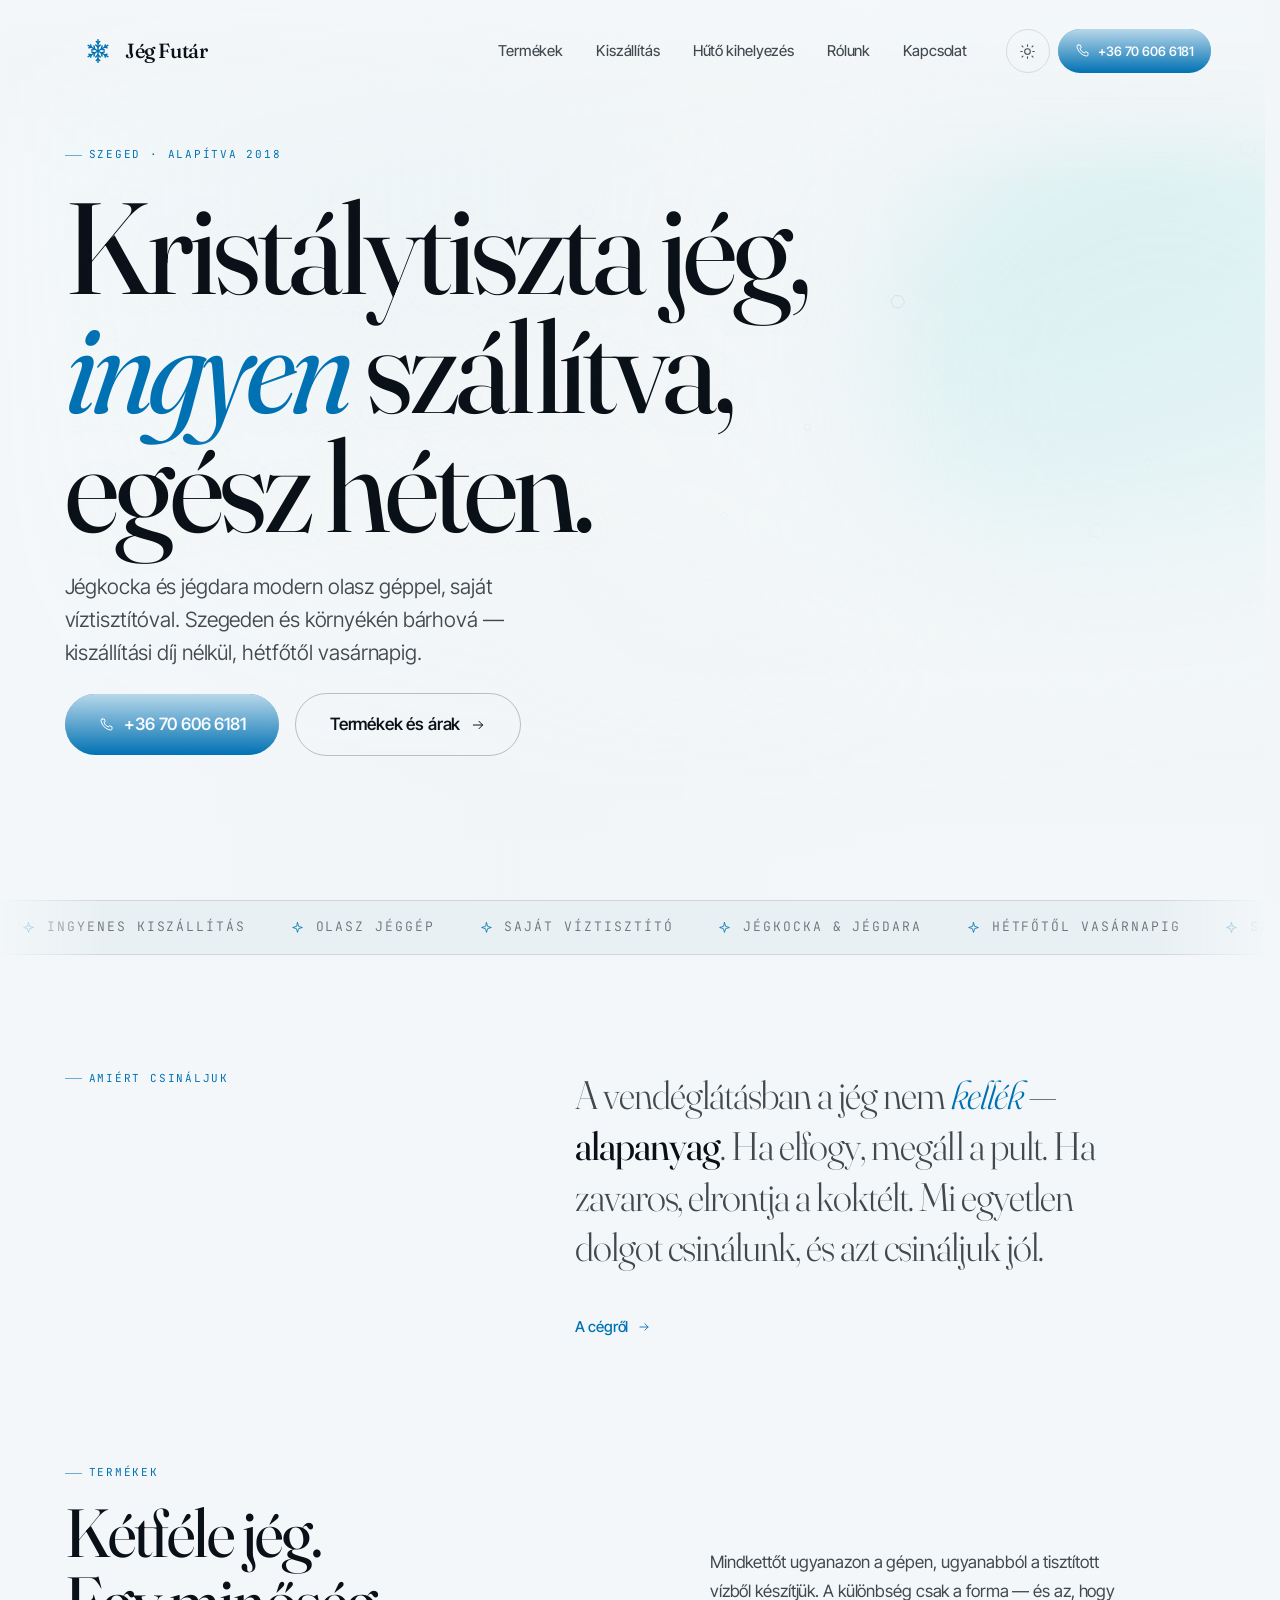
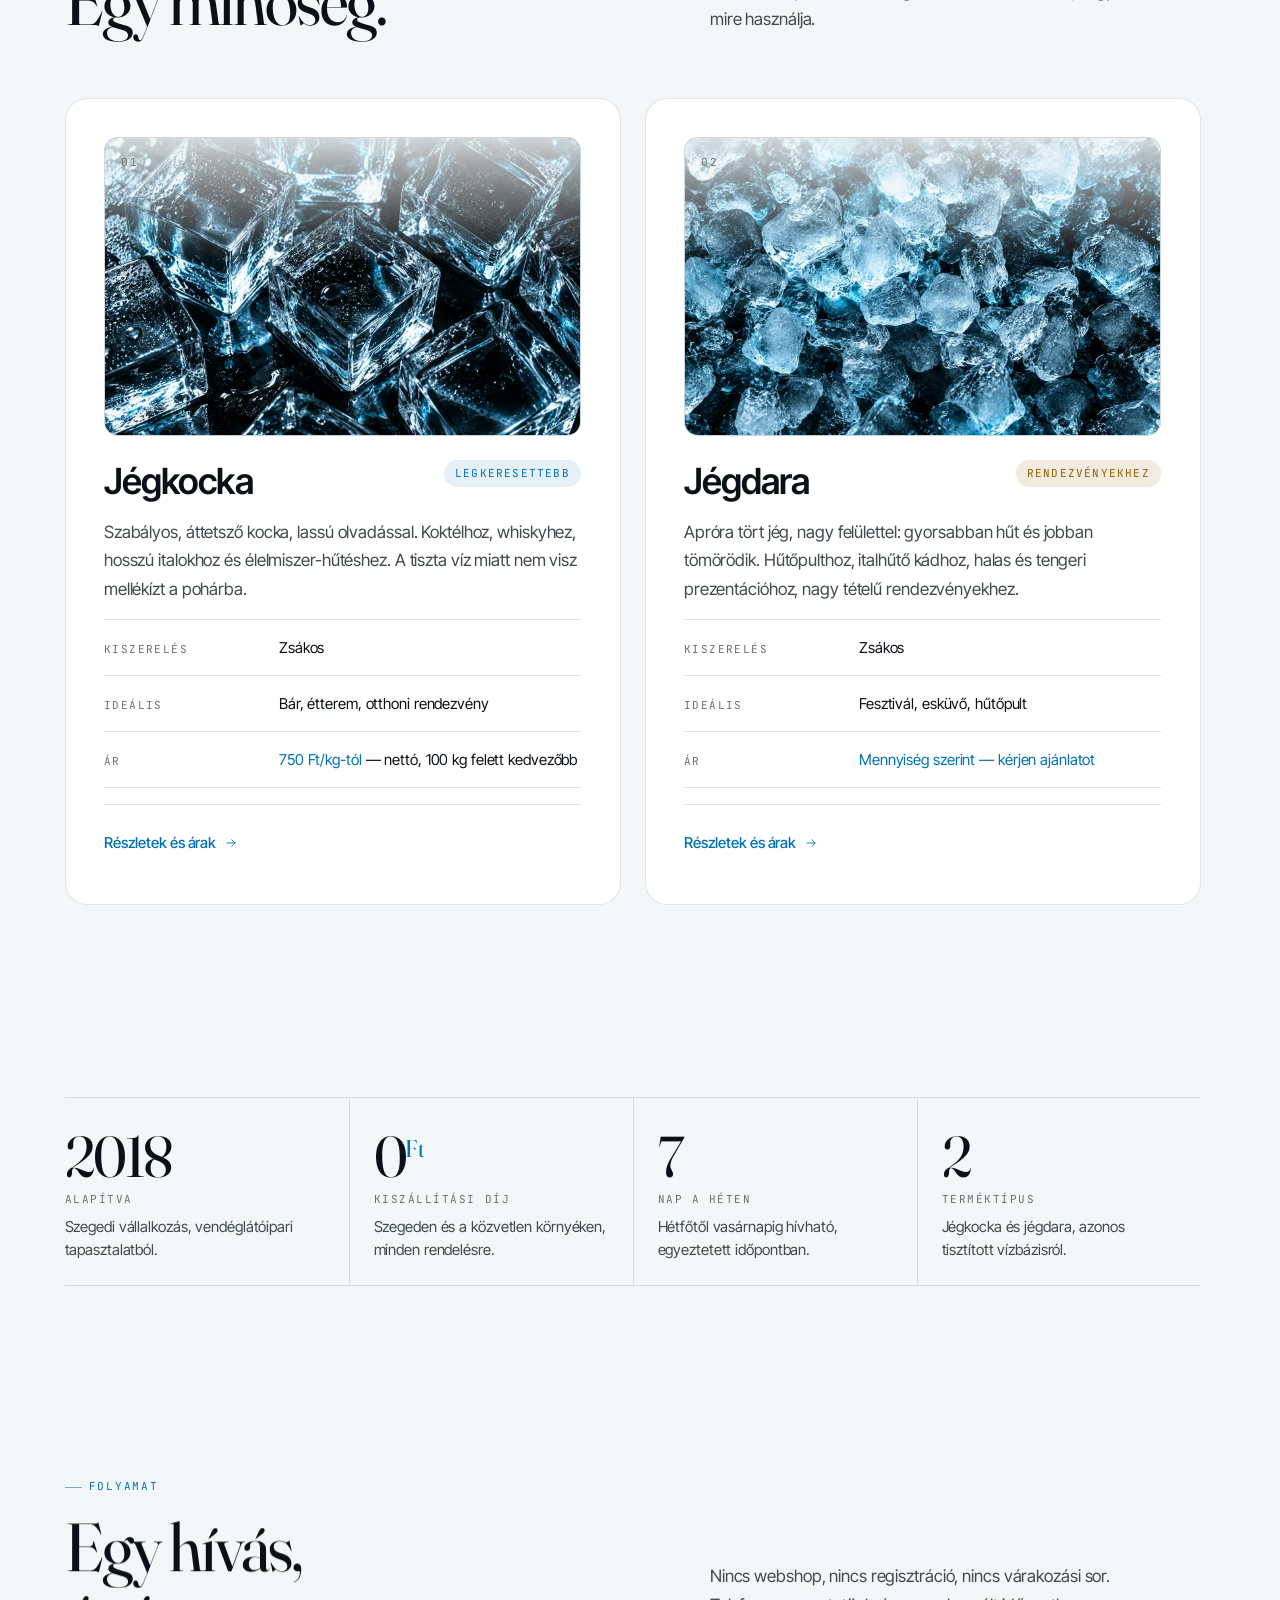
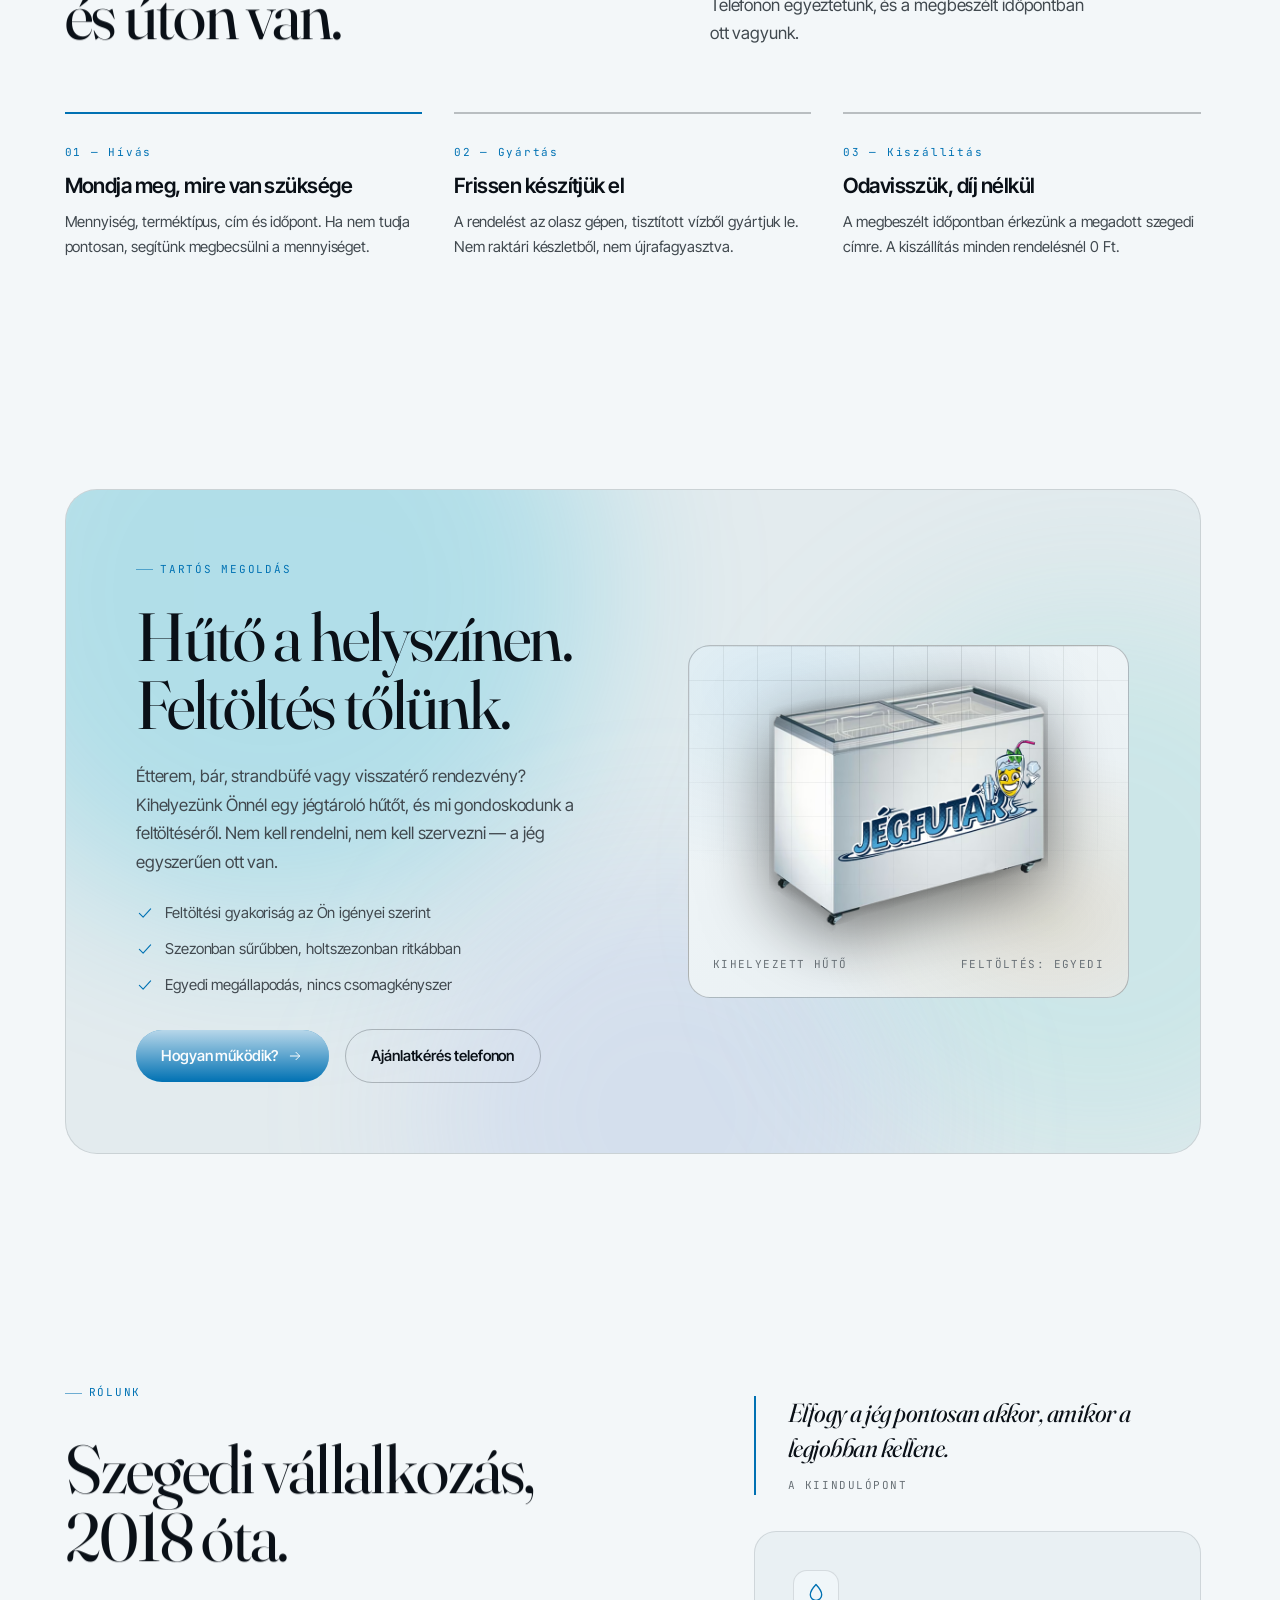
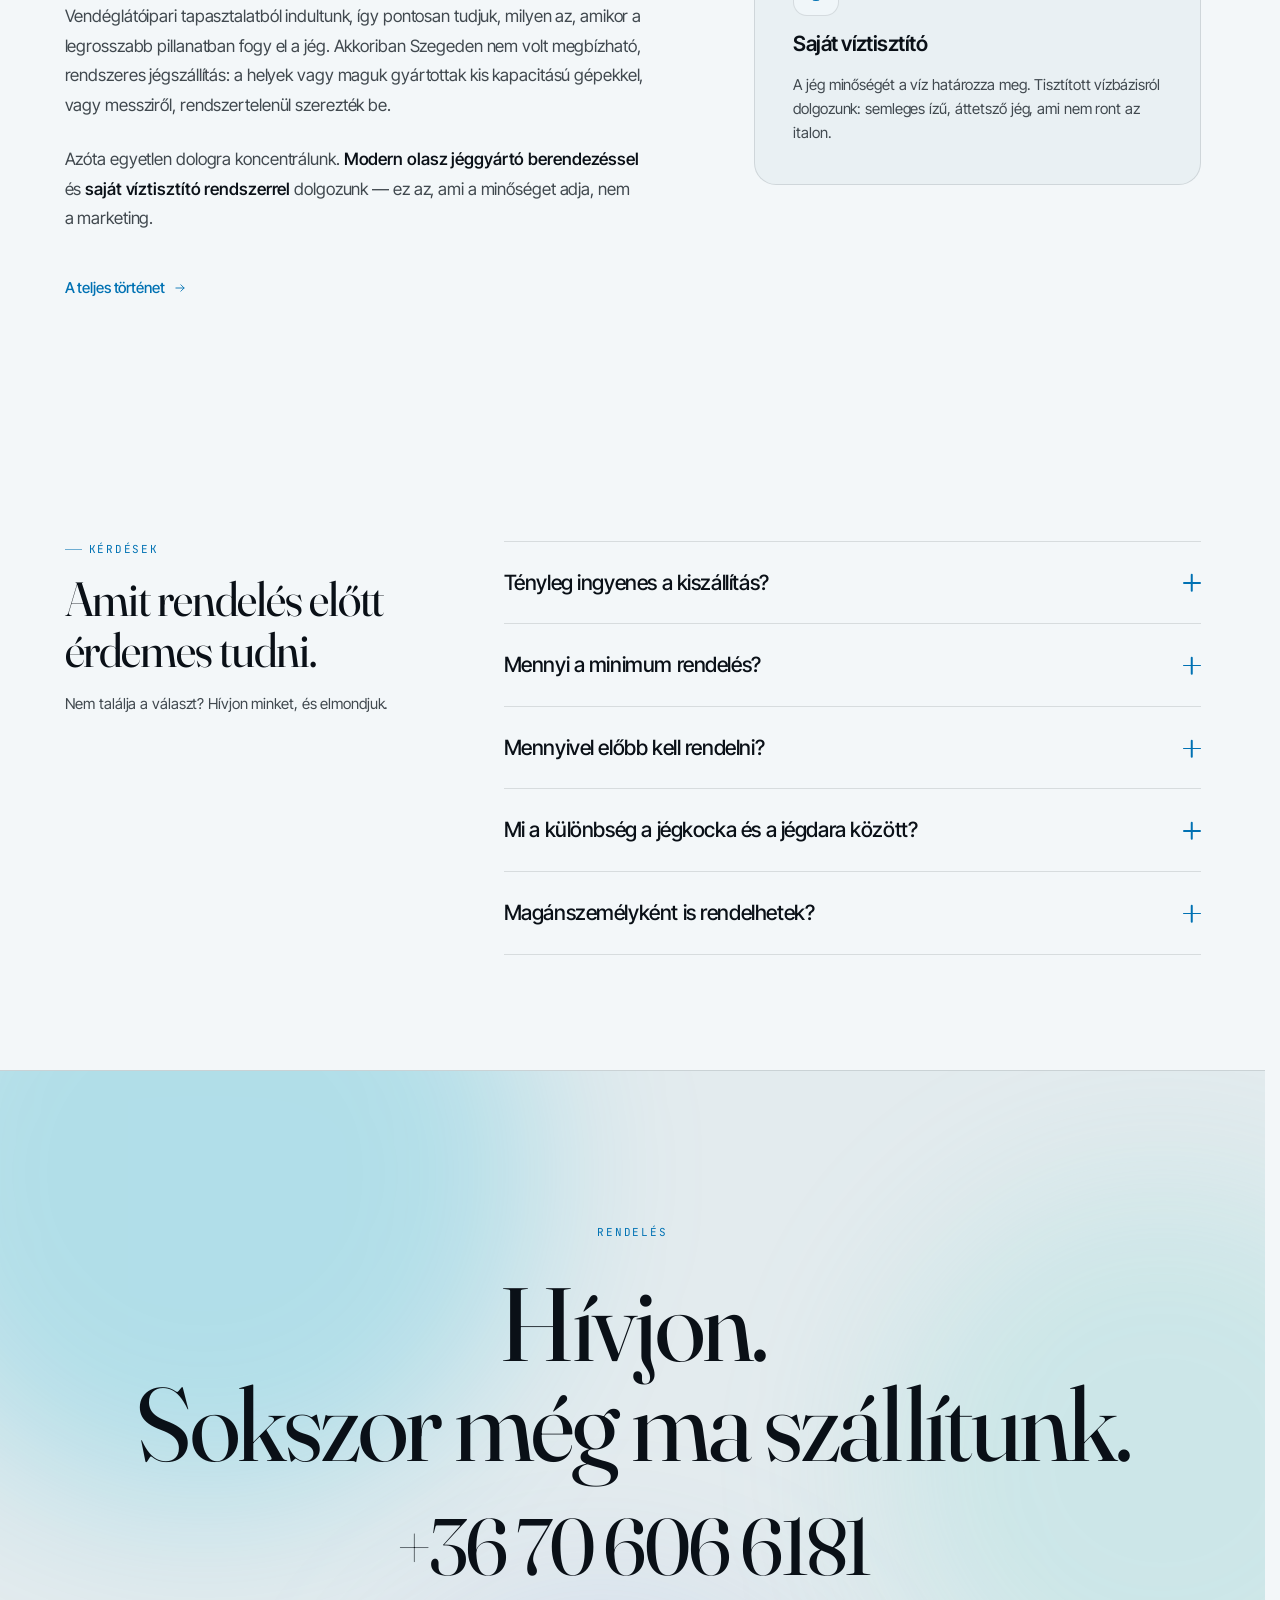
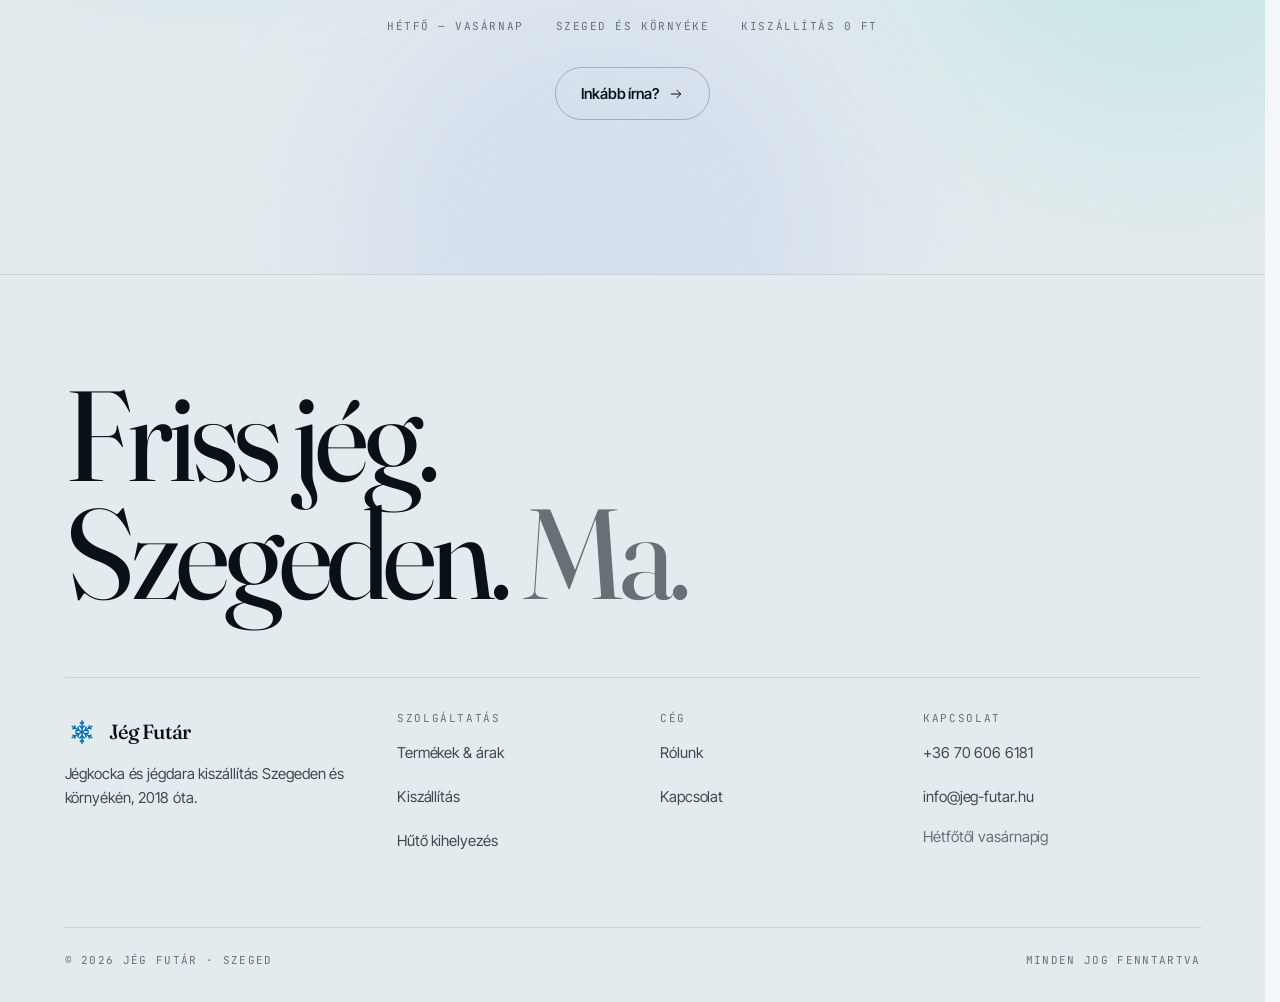
==== commit 93fc007b: "Arlista es ket valodi ceges foto bekotve Arak (a kapott arlistabol) - Uj "Arak" szekcio a termekek.h" ====
--- a/redesign/index.html
+++ b/redesign/index.html
@@ -432,7 +432,7 @@
           +36 70 606 6181
         </a>
         <a href="termekek.html" class="btn btn--ghost btn--lg">
-          Termékek megtekintése
+          Termékek és árak
           <svg aria-hidden="true"><use href="#i-arrow"/></svg>
         </a>
       </div>
@@ -562,13 +562,13 @@
             </div>
             <div class="spec-list__row">
               <span class="spec-list__key">Ár</span>
-              <span class="spec-list__val"><em>Mennyiség szerint — kérjen ajánlatot</em></span>
+              <span class="spec-list__val"><em>750 Ft/kg-tól</em> — nettó, 100 kg felett kedvezőbb</span>
             </div>
           </div>
 
           <div class="card__foot">
             <a href="termekek.html" class="arrow-link">
-              Részletek és felhasználás
+              Részletek és árak
               <svg aria-hidden="true"><use href="#i-arrow"/></svg>
             </a>
           </div>
@@ -617,7 +617,7 @@
 
           <div class="card__foot">
             <a href="termekek.html" class="arrow-link">
-              Részletek és felhasználás
+              Részletek és árak
               <svg aria-hidden="true"><use href="#i-arrow"/></svg>
             </a>
           </div>
@@ -749,9 +749,18 @@
             </div>
           </div>
 
-          <div class="frost-plate" role="img" aria-label="Kihelyezett jégtároló hűtő — illusztráció">
-            <div class="frost-plate__mark" aria-hidden="true">
-              <svg><use href="#i-fridge"/></svg>
+          <div class="frost-plate">
+            <div class="frost-plate__photo">
+              <picture>
+                <source type="image/avif"
+                        srcset="assets/img/freezer-600.avif 600w, assets/img/freezer-832.avif 832w"
+                        sizes="(max-width: 900px) 84vw, 38vw">
+                <img src="assets/img/freezer-600.webp"
+                     srcset="assets/img/freezer-600.webp 600w, assets/img/freezer-832.webp 832w"
+                     sizes="(max-width: 900px) 84vw, 38vw"
+                     alt="Jég Futár feliratú, kihelyezhető jégtároló ládahűtő"
+                     width="832" height="832" loading="lazy" decoding="async">
+              </picture>
             </div>
             <div class="frost-plate__caption">
               <span>Kihelyezett hűtő</span>
@@ -853,8 +862,11 @@
           </h3>
           <div class="accordion__panel" id="faq-2">
             <div><p>
-              A mennyiséget és a feltételeket telefonon egyeztetjük, mert nagyban
-              függ a címtől és az időponttól. Hívjon, és két percben tisztázzuk.
+              A minimum mennyiséget telefonon egyeztetjük, mert függ a címtől és
+              az időponttól. Az árat viszont nem kell kitalálni: a jégkocka
+              <strong>750 Ft/kg nettó</strong>, 100 kg felett 725, 200 kg felett
+              700 Ft/kg. A teljes lista a
+              <a href="termekek.html#arak">Termékek oldalon</a>.
             </p></div>
           </div>
         </div>
@@ -966,7 +978,7 @@
 
       <nav class="footer__col" aria-label="Szolgáltatások">
         <p class="footer__title">Szolgáltatás</p>
-        <a href="termekek.html" class="footer__link">Termékek</a>
+        <a href="termekek.html" class="footer__link">Termékek &amp; árak</a>
         <a href="kiszallitas.html" class="footer__link">Kiszállítás</a>
         <a href="huto-kihelyezes.html" class="footer__link">Hűtő kihelyezés</a>
       </nav>
--- a/redesign/assets/css/main.css
+++ b/redesign/assets/css/main.css
@@ -1108,6 +1108,71 @@
 }
 .frost-plate__mark svg { width: 44%; height: auto; }
 
+/* Photo variant: a real cut-out object sits on the plate instead of the icon. */
+.frost-plate__photo {
+  position: absolute;
+  inset: 0;
+  display: grid;
+  place-items: center;
+  padding: clamp(1.25rem, 4%, 2.5rem);
+  padding-bottom: clamp(3.25rem, 12%, 5rem);
+}
+
+.frost-plate__photo picture {
+  display: block;
+  /* The plate centres its children, so the picture must opt back into
+     stretching or its percentage height resolves against nothing. */
+  place-self: stretch;
+  width: 100%;
+  height: 100%;
+  min-height: 0;
+}
+
+.frost-plate__photo img {
+  width: 100%;
+  height: 100%;
+  object-fit: contain;
+  display: block;
+  filter: drop-shadow(0 18px 34px oklch(0% 0 0 / 0.55));
+}
+
+/* Cut-out product shot: no frame, a pool of light grounds the object. */
+.cutout {
+  position: relative;
+  margin-top: clamp(2.5rem, 6vw, 4rem);
+  isolation: isolate;
+}
+
+.cutout::before {
+  content: "";
+  position: absolute;
+  left: 50%;
+  bottom: 2%;
+  z-index: -1;
+  width: min(80%, 760px);
+  height: 34%;
+  transform: translateX(-50%);
+  background: radial-gradient(closest-side, var(--accent-wash), transparent);
+}
+
+.cutout img {
+  display: block;
+  width: 100%;
+  height: auto;
+  margin-inline: auto;
+  filter: drop-shadow(0 22px 40px oklch(0% 0 0 / 0.5));
+}
+
+.cutout__caption {
+  margin-top: var(--s-5);
+  font-family: var(--font-mono);
+  font-size: var(--t-mono);
+  letter-spacing: 0.13em;
+  text-transform: uppercase;
+  color: var(--text-3);
+  text-align: center;
+}
+
 .frost-plate__caption {
   position: absolute;
   left: var(--s-5);
